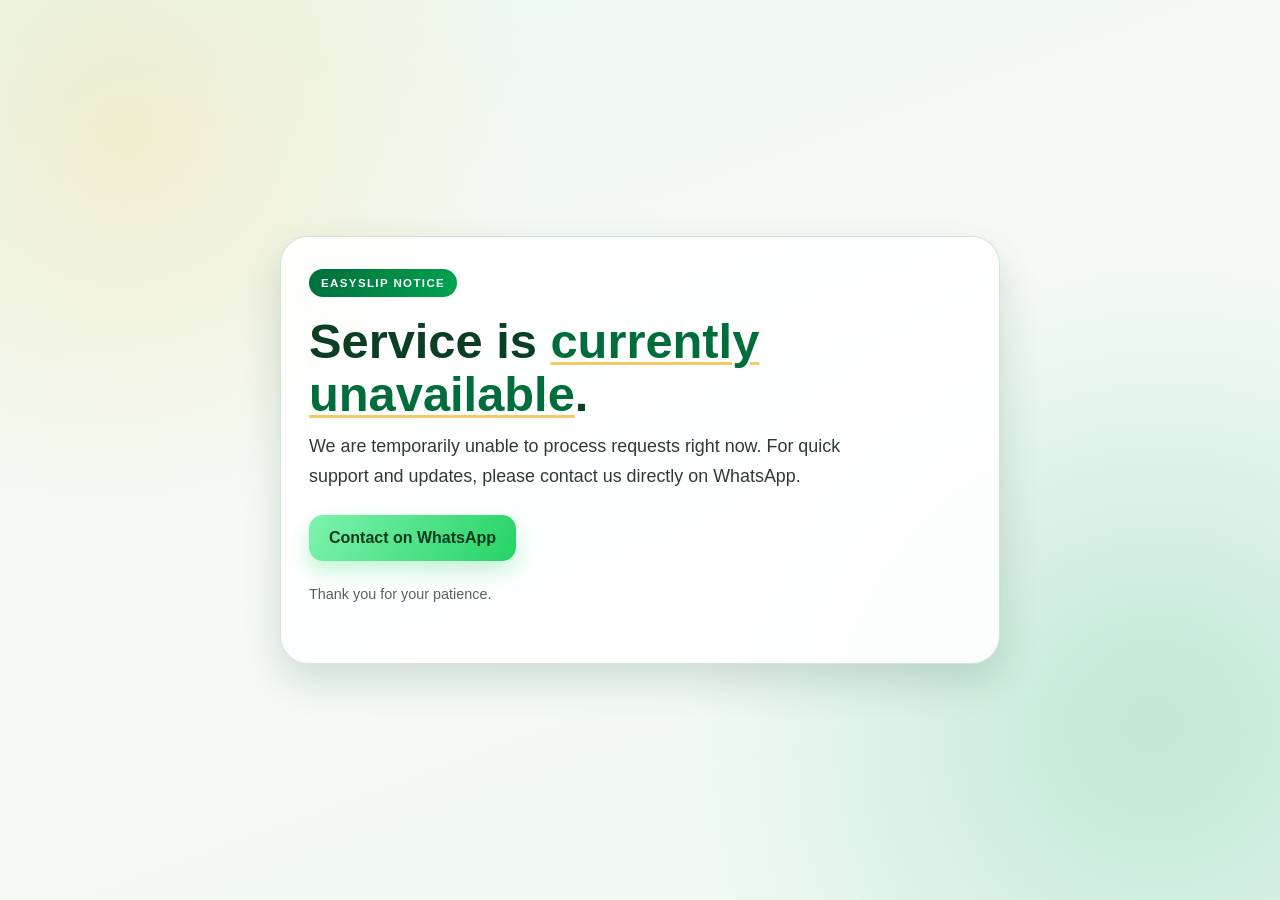
==== index.html @ 067cfa53 "Add index.html for service unavailability notice" ====
<!DOCTYPE html>
<html lang="en">
<head>
    <meta charset="UTF-8" />
    <meta name="viewport" content="width=device-width, initial-scale=1.0" />
    <title>Currently Unavailable | EasySlip</title>
    <style>
        :root {
            --brand-green: #006D3B;
            --brand-green-light: #00A550;
            --brand-gold: #f4c95d;
            --ink: #112018;
            --surface: #f7fbf8;
            --whatsapp: #25D366;
            --white: #ffffff;
        }

        * {
            box-sizing: border-box;
            margin: 0;
            padding: 0;
        }

        body {
            min-height: 100vh;
            font-family: "Segoe UI", "Trebuchet MS", sans-serif;
            color: var(--ink);
            background:
                radial-gradient(circle at 10% 15%, rgba(244, 201, 93, 0.22), transparent 30%),
                radial-gradient(circle at 90% 80%, rgba(0, 165, 80, 0.2), transparent 35%),
                linear-gradient(160deg, #eaf8ee 0%, #f7fbf8 45%, #eef9f2 100%);
            display: grid;
            place-items: center;
            padding: 24px;
            overflow-x: hidden;
        }

        .card {
            width: min(720px, 100%);
            background: rgba(255, 255, 255, 0.9);
            backdrop-filter: blur(4px);
            border: 1px solid rgba(0, 109, 59, 0.18);
            border-radius: 28px;
            padding: 32px 28px;
            box-shadow: 0 16px 40px rgba(0, 60, 32, 0.16);
            position: relative;
            animation: riseIn 700ms ease both;
        }

        .badge {
            display: inline-block;
            background: linear-gradient(120deg, var(--brand-green), var(--brand-green-light));
            color: var(--white);
            font-weight: 700;
            letter-spacing: 0.12em;
            text-transform: uppercase;
            font-size: 0.72rem;
            padding: 8px 12px;
            border-radius: 999px;
            margin-bottom: 18px;
        }

        h1 {
            font-size: clamp(1.9rem, 4.6vw, 3.05rem);
            line-height: 1.08;
            margin-bottom: 12px;
            color: #0b3f24;
        }

        .accent {
            color: var(--brand-green);
            text-decoration: underline;
            text-decoration-thickness: 3px;
            text-decoration-color: rgba(244, 201, 93, 0.95);
            text-underline-offset: 4px;
        }

        p {
            font-size: clamp(1rem, 2.4vw, 1.12rem);
            line-height: 1.65;
            max-width: 58ch;
            color: rgba(17, 32, 24, 0.88);
            margin-bottom: 24px;
        }

        .cta-wrap {
            display: flex;
            flex-wrap: wrap;
            gap: 12px;
            align-items: center;
        }

        .whatsapp-btn {
            display: inline-flex;
            align-items: center;
            justify-content: center;
            gap: 10px;
            padding: 14px 20px;
            border-radius: 14px;
            text-decoration: none;
            color: #083a1f;
            font-weight: 800;
            font-size: 1rem;
            background: linear-gradient(120deg, #7ef3ae, var(--whatsapp));
            box-shadow: 0 10px 22px rgba(37, 211, 102, 0.28);
            transition: transform 180ms ease, box-shadow 180ms ease;
        }

        .whatsapp-btn:hover {
            transform: translateY(-2px);
            box-shadow: 0 14px 26px rgba(37, 211, 102, 0.35);
        }

        .whatsapp-btn:active {
            transform: translateY(0);
        }

        .number {
            display: inline-flex;
            font-weight: 700;
            color: #174f30;
            background: rgba(0, 109, 59, 0.08);
            border: 1px solid rgba(0, 109, 59, 0.16);
            border-radius: 12px;
            padding: 12px 14px;
        }

        .footer-note {
            margin-top: 22px;
            font-size: 0.9rem;
            color: rgba(17, 32, 24, 0.7);
        }

        @keyframes riseIn {
            from {
                opacity: 0;
                transform: translateY(16px) scale(0.98);
            }
            to {
                opacity: 1;
                transform: translateY(0) scale(1);
            }
        }

        @media (max-width: 560px) {
            .card {
                padding: 24px 20px;
                border-radius: 22px;
            }

            .whatsapp-btn,
            .number {
                width: 100%;
                justify-content: center;
            }
        }
    </style>
</head>
<body>
    <main class="card" role="main" aria-labelledby="title">
        <span class="badge">EasySlip Notice</span>
        <h1 id="title">Service is <span class="accent">currently unavailable</span>.</h1>
        <p>
            We are temporarily unable to process requests right now. For quick support and updates, please contact us directly on WhatsApp.
        </p>

        <div class="cta-wrap">
            <a
                class="whatsapp-btn"
                href="https://wa.me/447435111412?text=Hi%20EasySlip%2C%20I%20need%20help%20with%20the%20service."
                target="_blank"
                rel="noopener noreferrer"
                aria-label="Contact EasySlip on WhatsApp"
            >
                Contact on WhatsApp
            </a>
        </div>

        <p class="footer-note">Thank you for your patience.</p>
    </main>

    <script type="text/javascript">
        var Tawk_API = Tawk_API || {}, Tawk_LoadStart = new Date();
        Tawk_API.onLoad = function () {
            Tawk_API.minimize();
        };
        (function () {
            var s1 = document.createElement("script"), s0 = document.getElementsByTagName("script")[0];
            s1.async = true;
            s1.src = "https://embed.tawk.to/6915d6142af5c119557c9226/1j9ukognh";
            s1.charset = "UTF-8";
            s1.setAttribute("crossorigin", "*");
            s0.parentNode.insertBefore(s1, s0);
        })();
    </script>
</body>
</html>
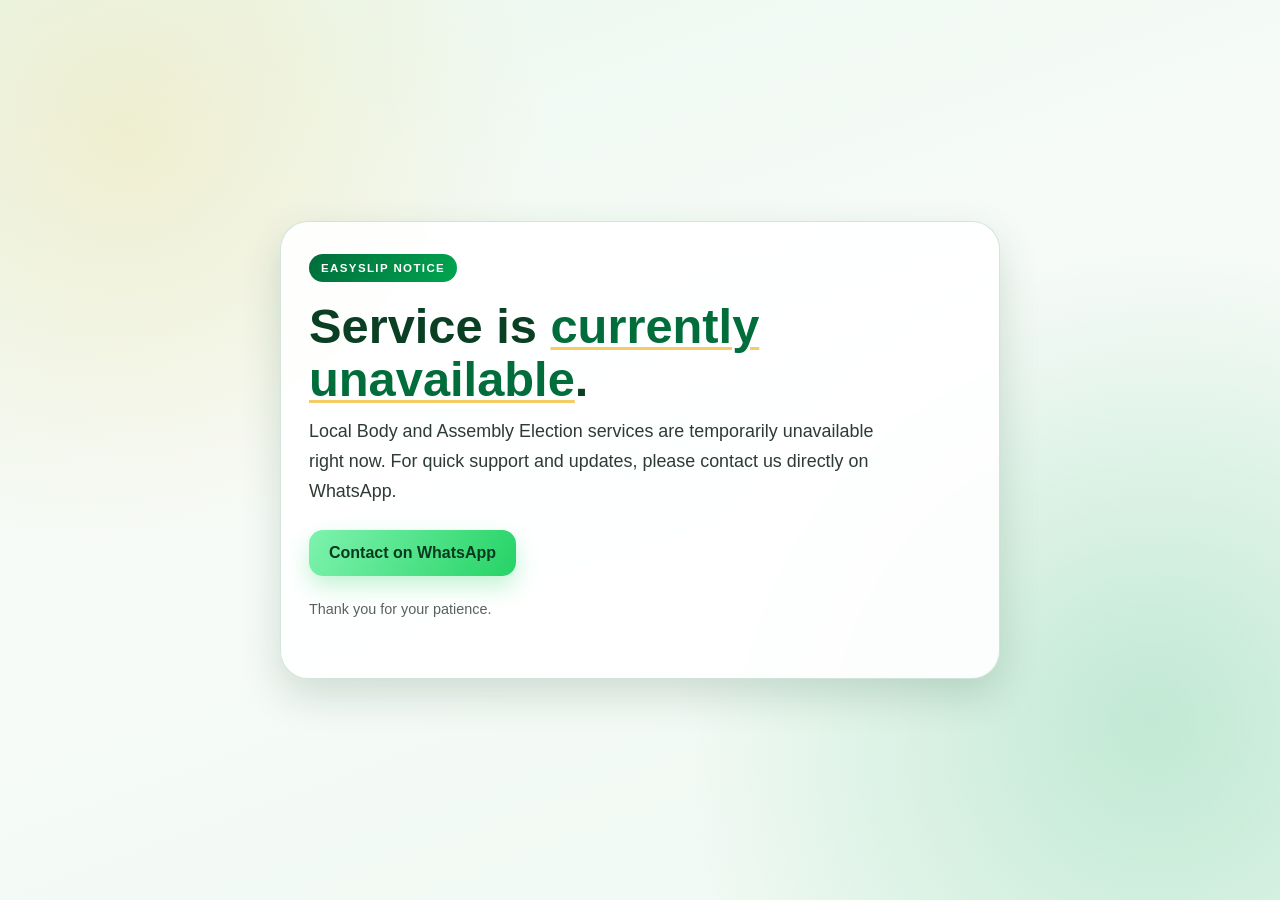
==== commit 7a2da22a: "Revise title and meta tags for election service Updated the title and meta tags for SEO optimization" ====
--- a/index.html
+++ b/index.html
@@ -3,7 +3,100 @@
 <head>
     <meta charset="UTF-8" />
     <meta name="viewport" content="width=device-width, initial-scale=1.0" />
-    <title>Currently Unavailable | EasySlip</title>
+
+        <!-- Primary Meta Tags -->
+        <title>Kerala Local Body and Assembly Election Voter Slip Generator | EasySlip - Professional Election Slips for All 14 Districts | Thiruvananthapuram to Kasaragod</title>
+        <meta name="title" content="Kerala Local Body and Assembly Election Voter Slip Generator | EasySlip - Professional Election Slips for All 14 Districts" />
+        <meta name="description" content="Generate professional voter slips for Kerala elections. Covering all 14 districts: Thiruvananthapuram, Kollam, Pathanamthitta, Alappuzha, Kottayam, Idukki, Ernakulam, Thrissur, Palakkad, Malappuram, Kozhikode, Wayanad, Kannur, Kasaragod. Local Body Elections, Assembly Elections, LSG Polls, Panchayat Elections, Municipality Elections, Corporation Elections. Traditional Malayalam design. ₹0.50/voter. Instant PDF download." />
+        <meta name="keywords" content="Kerala voter slip, election slip generator, Kerala elections, voter list Kerala, election slip printing, LSG elections Kerala, local body elections, panchayat elections, municipality elections, corporation elections, assembly elections Kerala, Thiruvananthapuram voter slip, Kollam election slip, Pathanamthitta voter list, Alappuzha election, Kottayam voter slip, Idukki election, Ernakulam voter list, Thrissur election slip, Palakkad voter slip, Malappuram election, Kozhikode voter list, Wayanad election slip, Kannur voter slip, Kasaragod election, Kerala SEC, State Election Commission Kerala, voter ID slip, polling booth slip, ward slip, booth slip maker, election campaign material, political campaign Kerala, election printing Kerala, digital voter slip, online voter slip generator, Malayalam voter slip, കേരള വോട്ടർ സ്ലിപ്പ്, തെരഞ്ഞെടുപ്പ് സ്ലിപ്പ്, സ്ഥാനാർത്ഥി സ്ലിപ്പ്, ബൂത്ത് സ്ലിപ്പ്, വാർഡ് സ്ലിപ്പ്, പഞ്ചായത്ത് തെരഞ്ഞെടുപ്പ്, മുനിസിപ്പൽ തെരഞ്ഞെടുപ്പ്, കോർപ്പറേഷൻ തെരഞ്ഞെടുപ്പ്, നിയമസഭാ തെരഞ്ഞെടുപ്പ്, BJP Kerala, Congress Kerala, CPM Kerala, election symbol slip, political party slip, candidate slip, booth agent slip, polling agent material, election day material, voter awareness Kerala, Kerala political campaign, election management Kerala, digital campaign Kerala, affordable voter slip, cheap election printing, instant voter slip, fast election slip, easy slip Kerala, voter slip online, election slip PDF, print voter slip, custom voter slip, personalized election slip, bulk voter slip, ward wise voter list, booth wise voter list, polling station slip, election booth material" />
+        <meta name="author" content="EasySlip - Kerala Local Body and Assembly Election Voter Slip Generator" />
+        <meta name="robots" content="index, follow, max-image-preview:large, max-snippet:-1, max-video-preview:-1" />
+        <link rel="canonical" href="https://easyslip.in/index.html" />
+
+        <!-- Favicon -->
+        <link rel="apple-touch-icon" sizes="180x180" href="/favicon/apple-touch-icon.png" />
+        <link rel="icon" type="image/png" sizes="32x32" href="/favicon/favicon-32x32.png" />
+        <link rel="icon" type="image/png" sizes="16x16" href="/favicon/favicon-16x16.png" />
+        <link rel="manifest" href="/favicon/site.webmanifest" />
+
+        <!-- Open Graph / Facebook -->
+        <meta property="fb:app_id" content="YOUR_FACEBOOK_APP_ID" />
+        <meta property="og:type" content="website" />
+        <meta property="og:url" content="https://easyslip.in/index.html" />
+        <meta property="og:title" content="Kerala Local Body and Assembly Election Voter Slip Generator | EasySlip - Professional Election Slips for All 14 Districts" />
+        <meta property="og:description" content="Generate professional voter slips for Kerala elections. All 14 districts covered. LSG, Panchayat, Municipality, Corporation, Assembly elections. Traditional Malayalam design. ₹0.50/voter. Instant PDF download." />
+        <meta property="og:image" content="https://easyslip.in/favicon/og.jpeg" />
+        <meta property="og:image:width" content="512" />
+        <meta property="og:image:height" content="512" />
+        <meta property="og:image:type" content="image/png" />
+        <meta property="og:site_name" content="EasySlip" />
+        <meta property="og:locale" content="en_IN" />
+        <meta property="og:locale:alternate" content="ml_IN" />
+
+        <!-- Twitter -->
+        <meta property="twitter:card" content="summary_large_image" />
+        <meta property="twitter:url" content="https://easyslip.in/index.html" />
+        <meta property="twitter:title" content="Kerala Local Body and Assembly Election Voter Slip Generator | EasySlip - All 14 Districts" />
+        <meta property="twitter:description" content="Professional voter slips for Kerala elections. All districts covered. LSG, Panchayat, Municipality, Corporation elections. ₹0.50/voter." />
+        <meta property="twitter:image" content="https://easyslip.in/favicon/android-chrome-512x512.png" />
+
+        <!-- Schema.org markup for Google -->
+        <script type="application/ld+json">
+        {
+            "@context": "https://schema.org",
+            "@type": "WebApplication",
+            "name": "EasySlip - Kerala Local Body and Assembly Election Voter Slip Generator",
+            "url": "https://easyslip.in",
+            "logo": "https://easyslip.in/logo.png",
+            "description": "Professional voter slip generator for Kerala elections covering all 14 districts. Instant PDF generation for LSG, Panchayat, Municipality, Corporation, and Assembly elections.",
+            "applicationCategory": "BusinessApplication",
+            "operatingSystem": "Web",
+            "offers": {
+                "@type": "Offer",
+                "price": "0.50",
+                "priceCurrency": "INR",
+                "description": "Per voter slip generation"
+            },
+            "areaServed": {
+                "@type": "State",
+                "name": "Kerala",
+                "containsPlace": [
+                    {"@type": "City", "name": "Thiruvananthapuram"},
+                    {"@type": "City", "name": "Kollam"},
+                    {"@type": "City", "name": "Pathanamthitta"},
+                    {"@type": "City", "name": "Alappuzha"},
+                    {"@type": "City", "name": "Kottayam"},
+                    {"@type": "City", "name": "Idukki"},
+                    {"@type": "City", "name": "Ernakulam"},
+                    {"@type": "City", "name": "Thrissur"},
+                    {"@type": "City", "name": "Palakkad"},
+                    {"@type": "City", "name": "Malappuram"},
+                    {"@type": "City", "name": "Kozhikode"},
+                    {"@type": "City", "name": "Wayanad"},
+                    {"@type": "City", "name": "Kannur"},
+                    {"@type": "City", "name": "Kasaragod"}
+                ]
+            },
+            "aggregateRating": {
+                "@type": "AggregateRating",
+                "ratingValue": "4.8",
+                "reviewCount": "500"
+            }
+        }
+        </script>
+
+        <!-- Geo Tags -->
+        <meta name="geo.region" content="IN-KL" />
+        <meta name="geo.placename" content="Kerala" />
+        <meta name="geo.position" content="10.8505;76.2711" />
+        <meta name="ICBM" content="10.8505, 76.2711" />
+
+        <!-- Language -->
+        <meta http-equiv="content-language" content="en-IN, ml-IN" />
+
+        <!-- Bing Webmaster Verification -->
+        <meta name="msvalidate.01" content="YOUR_BING_VERIFICATION_CODE" />
+
     <style>
         :root {
             --brand-green: #006D3B;
@@ -161,7 +254,8 @@
         <span class="badge">EasySlip Notice</span>
         <h1 id="title">Service is <span class="accent">currently unavailable</span>.</h1>
         <p>
-            We are temporarily unable to process requests right now. For quick support and updates, please contact us directly on WhatsApp.
+            Local Body and Assembly Election services are temporarily unavailable right now.
+            For quick support and updates, please contact us directly on WhatsApp.
         </p>
 
         <div class="cta-wrap">
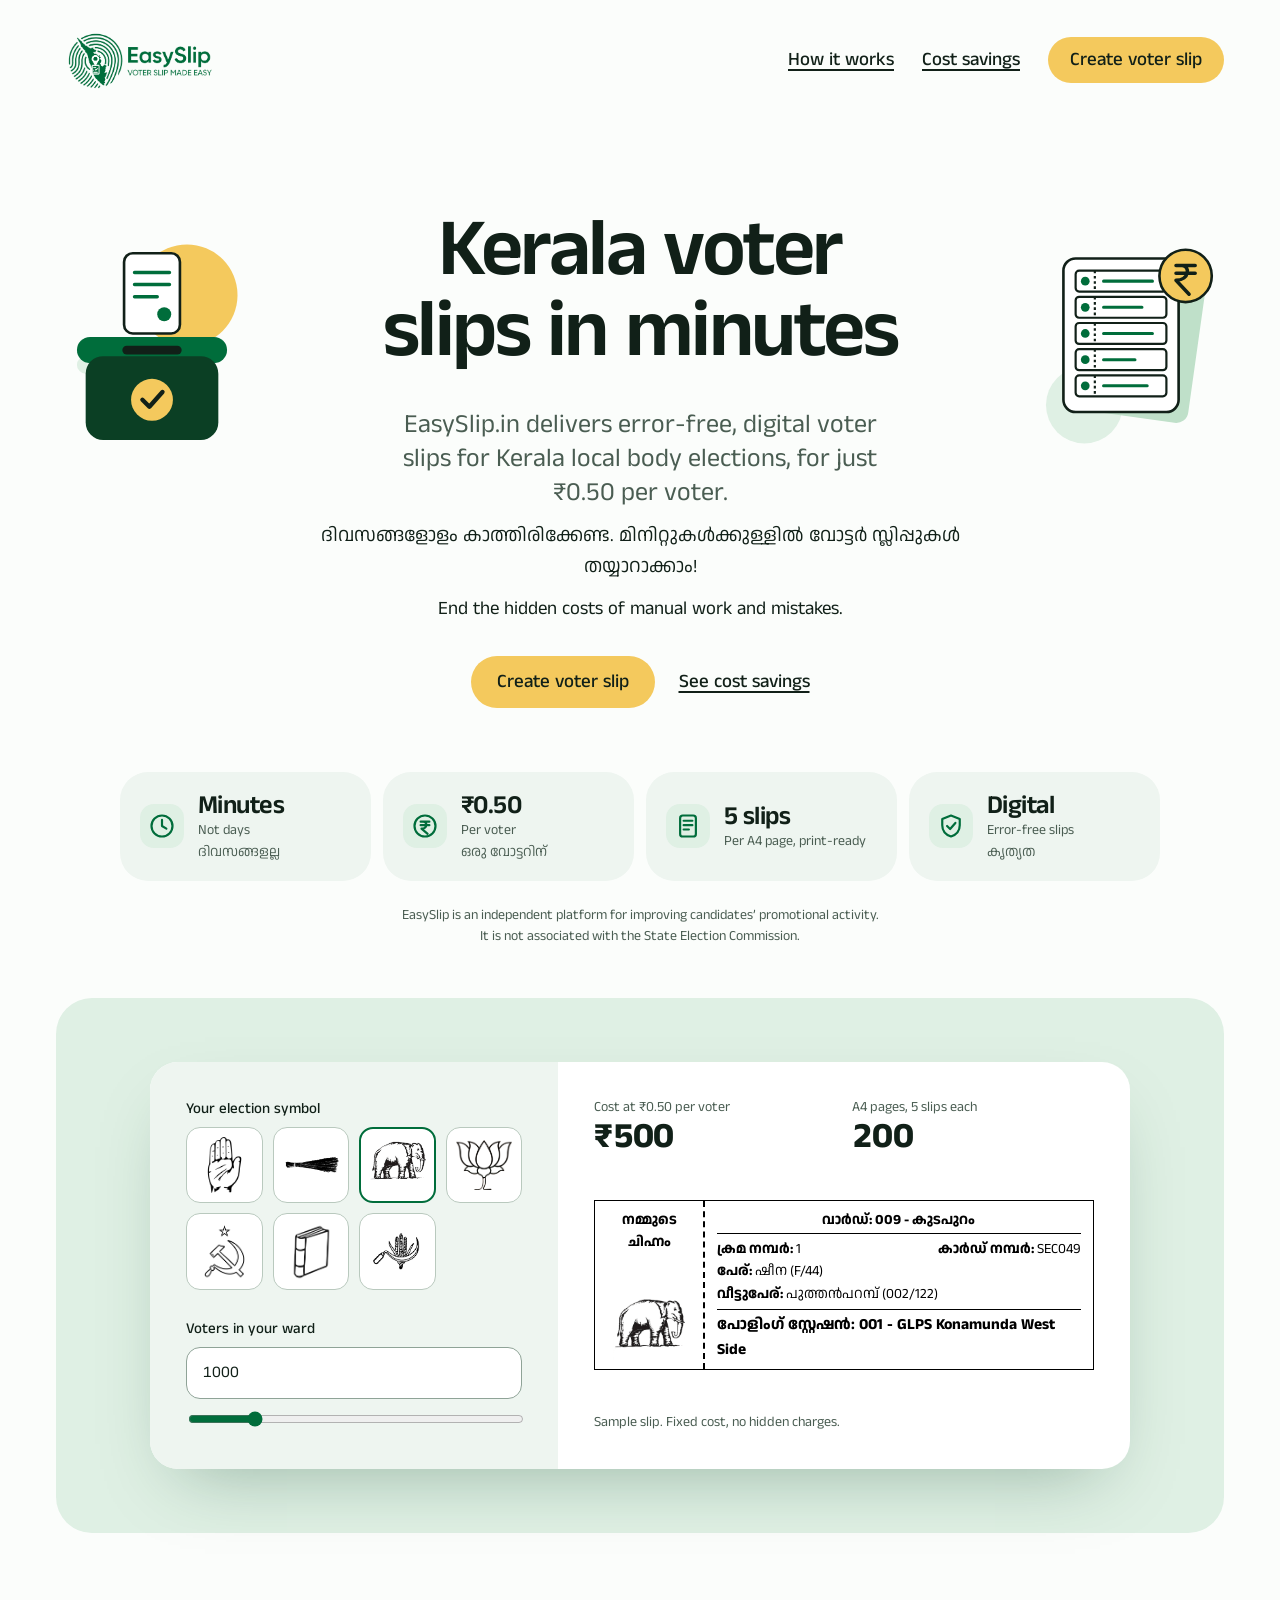
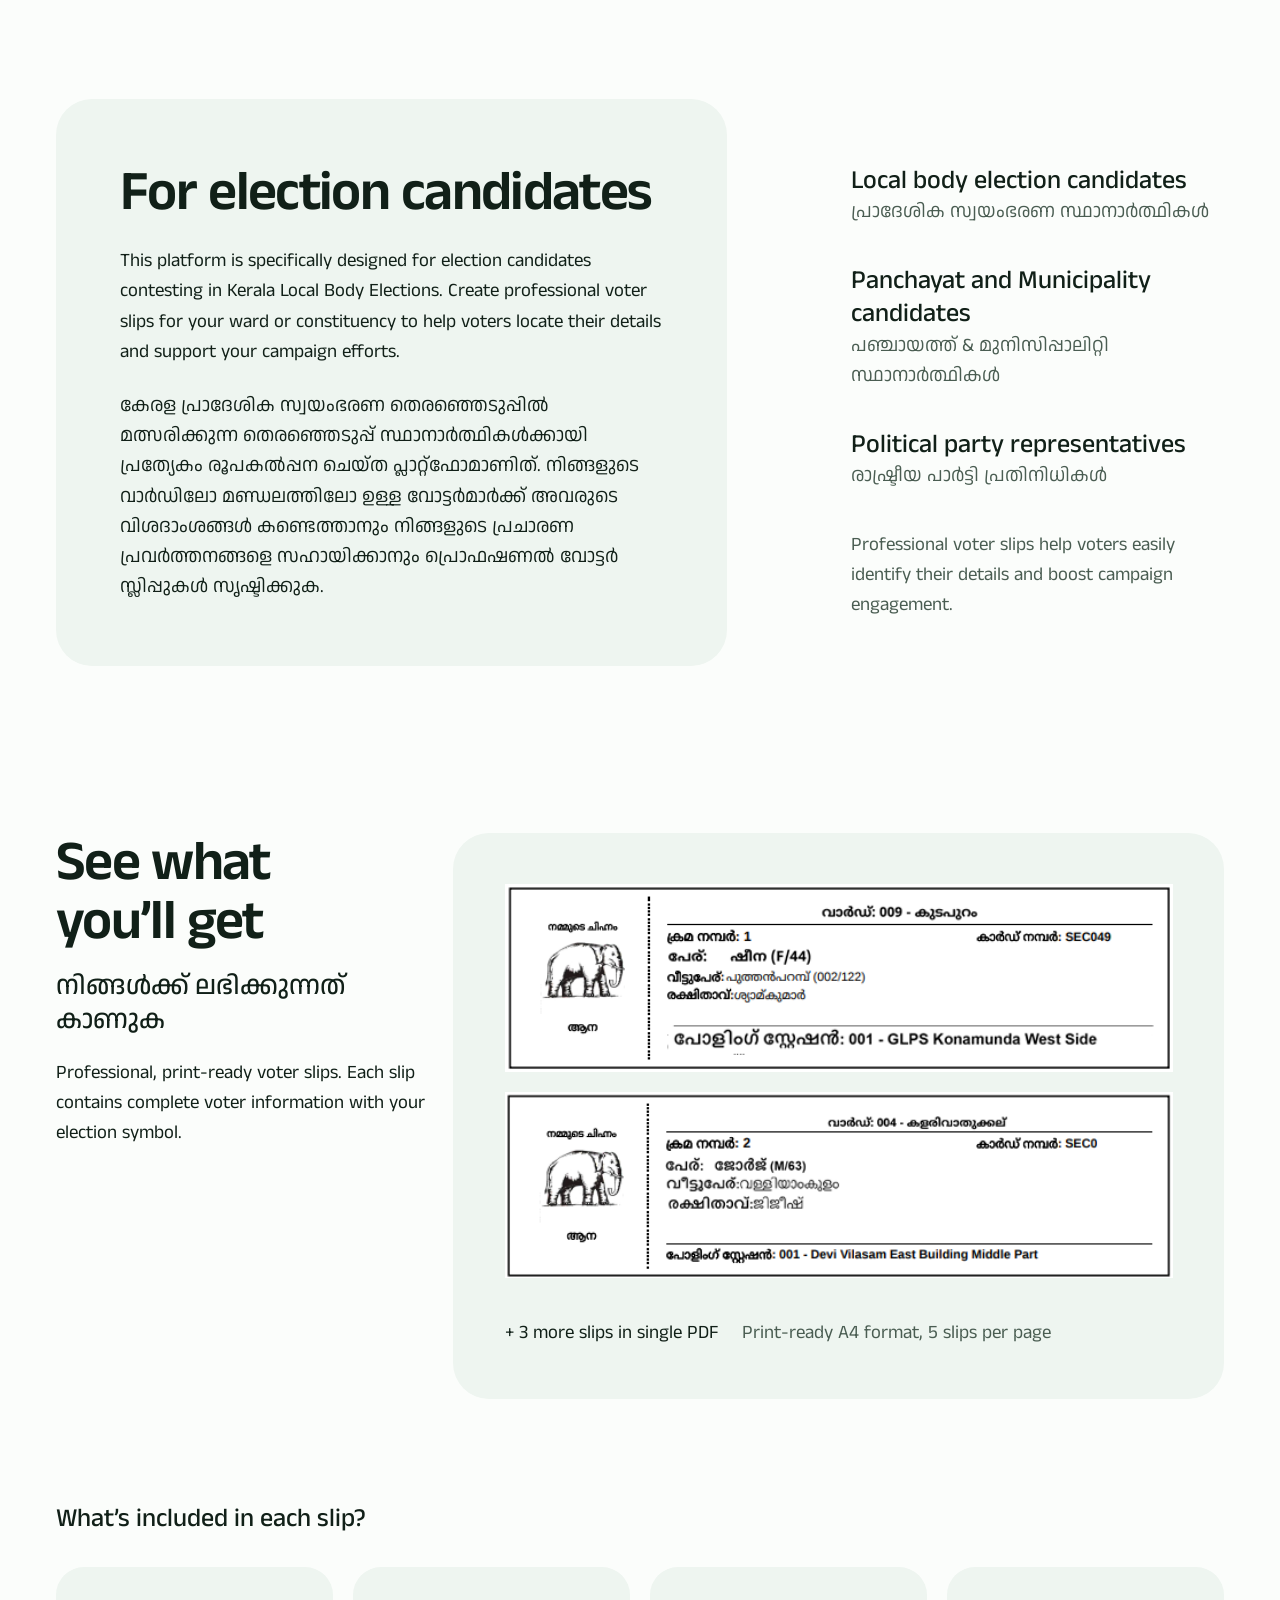
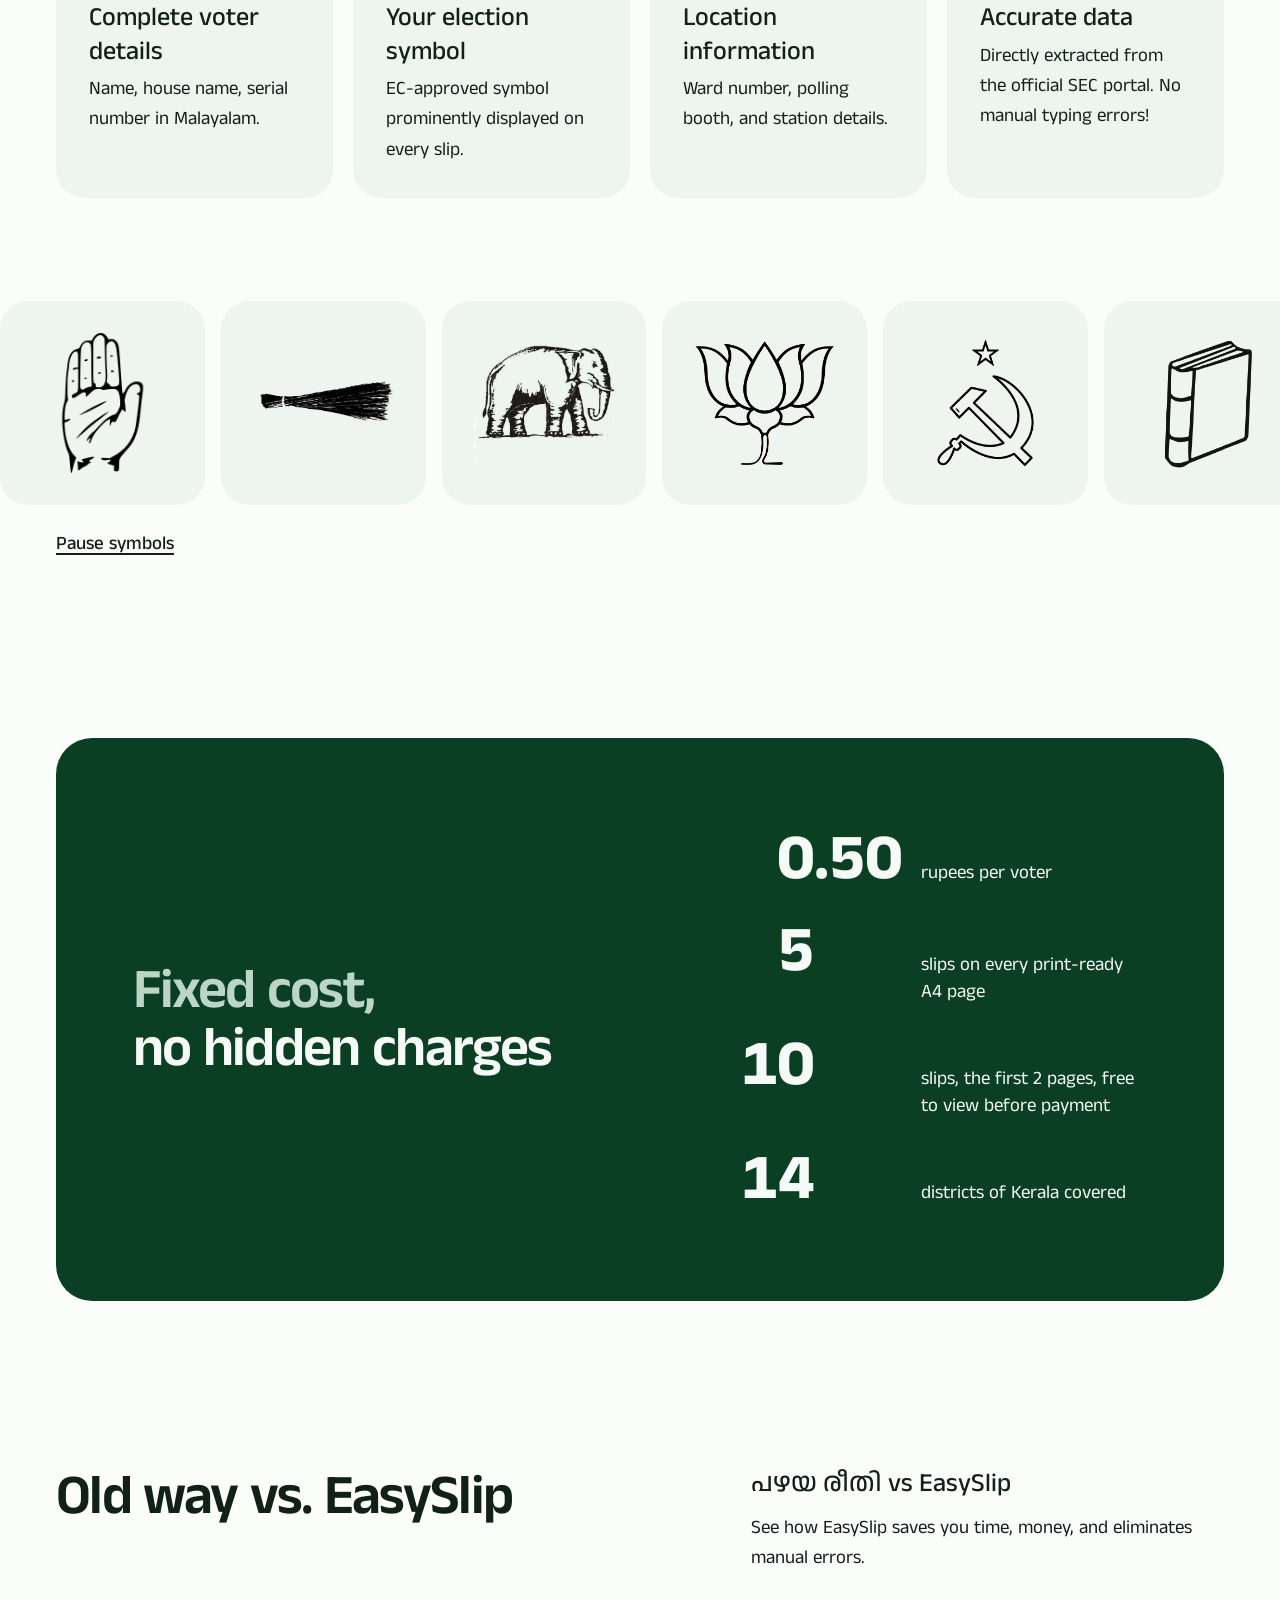
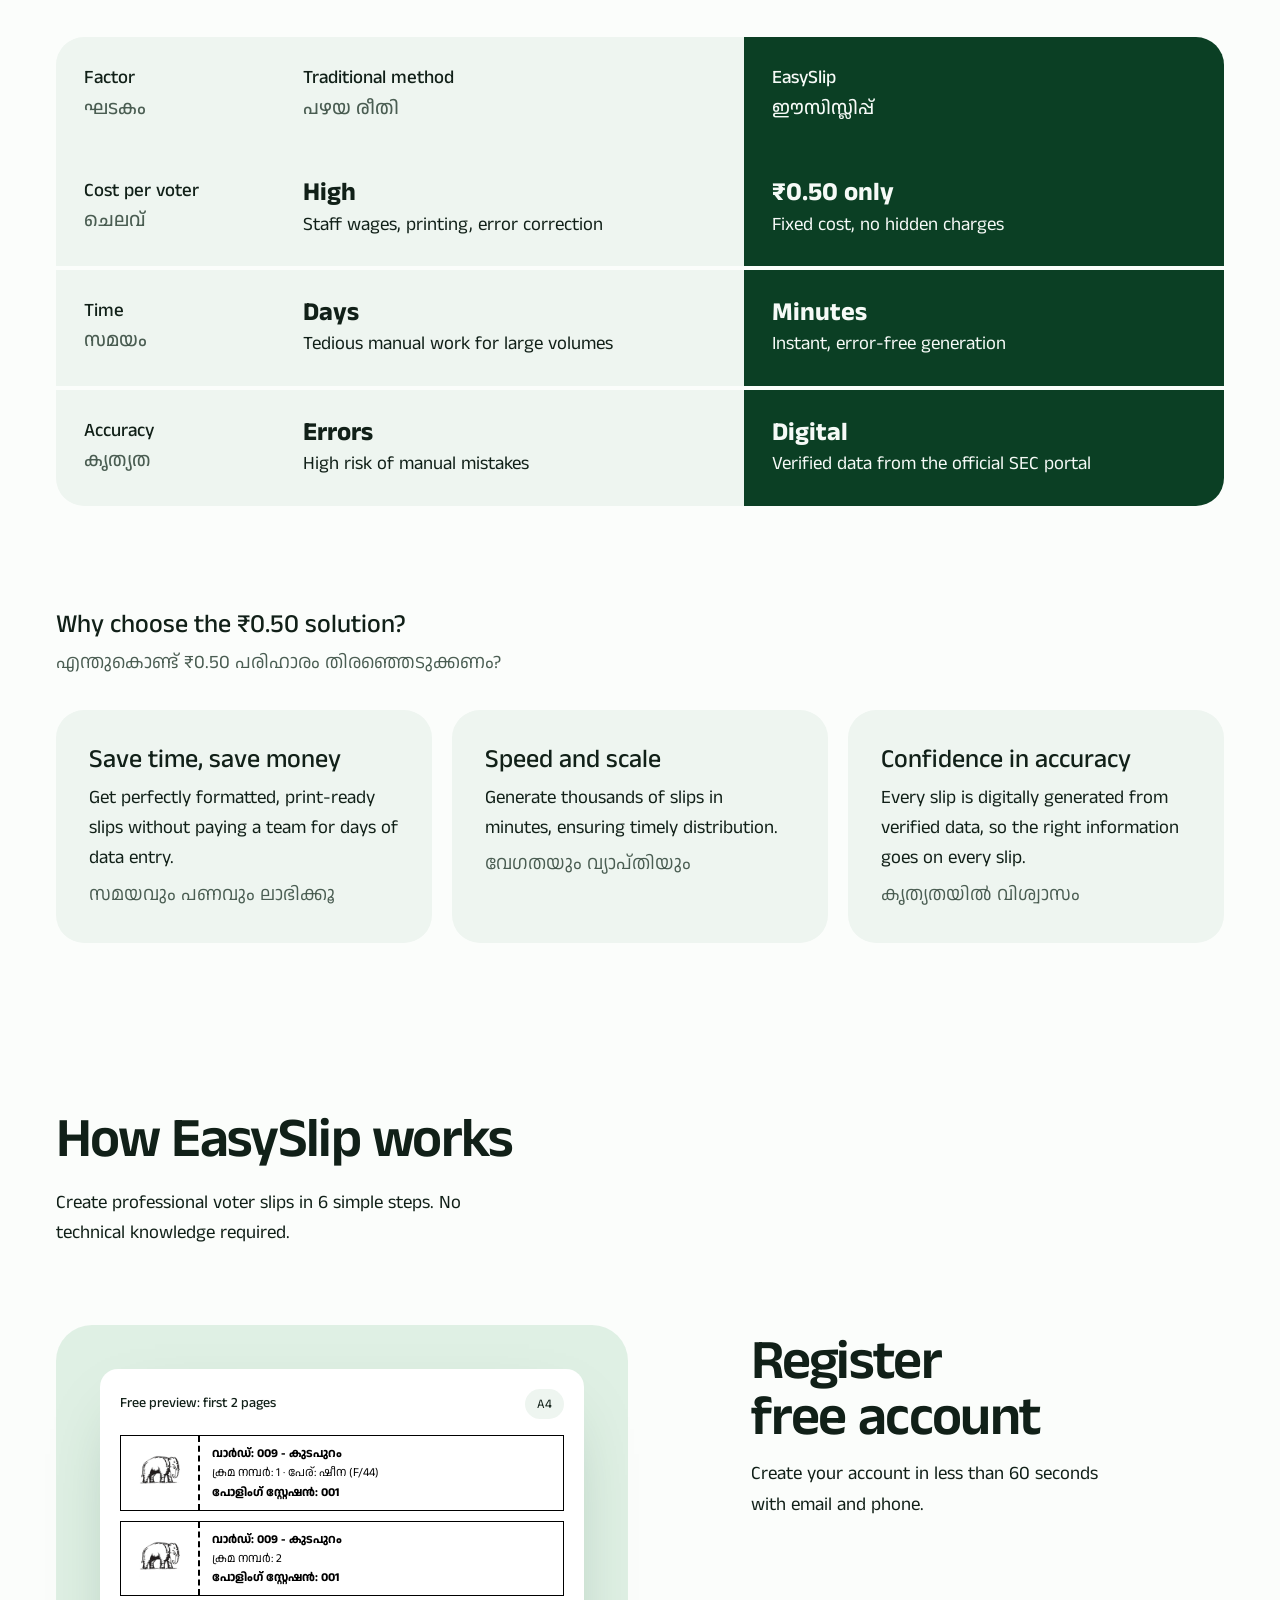
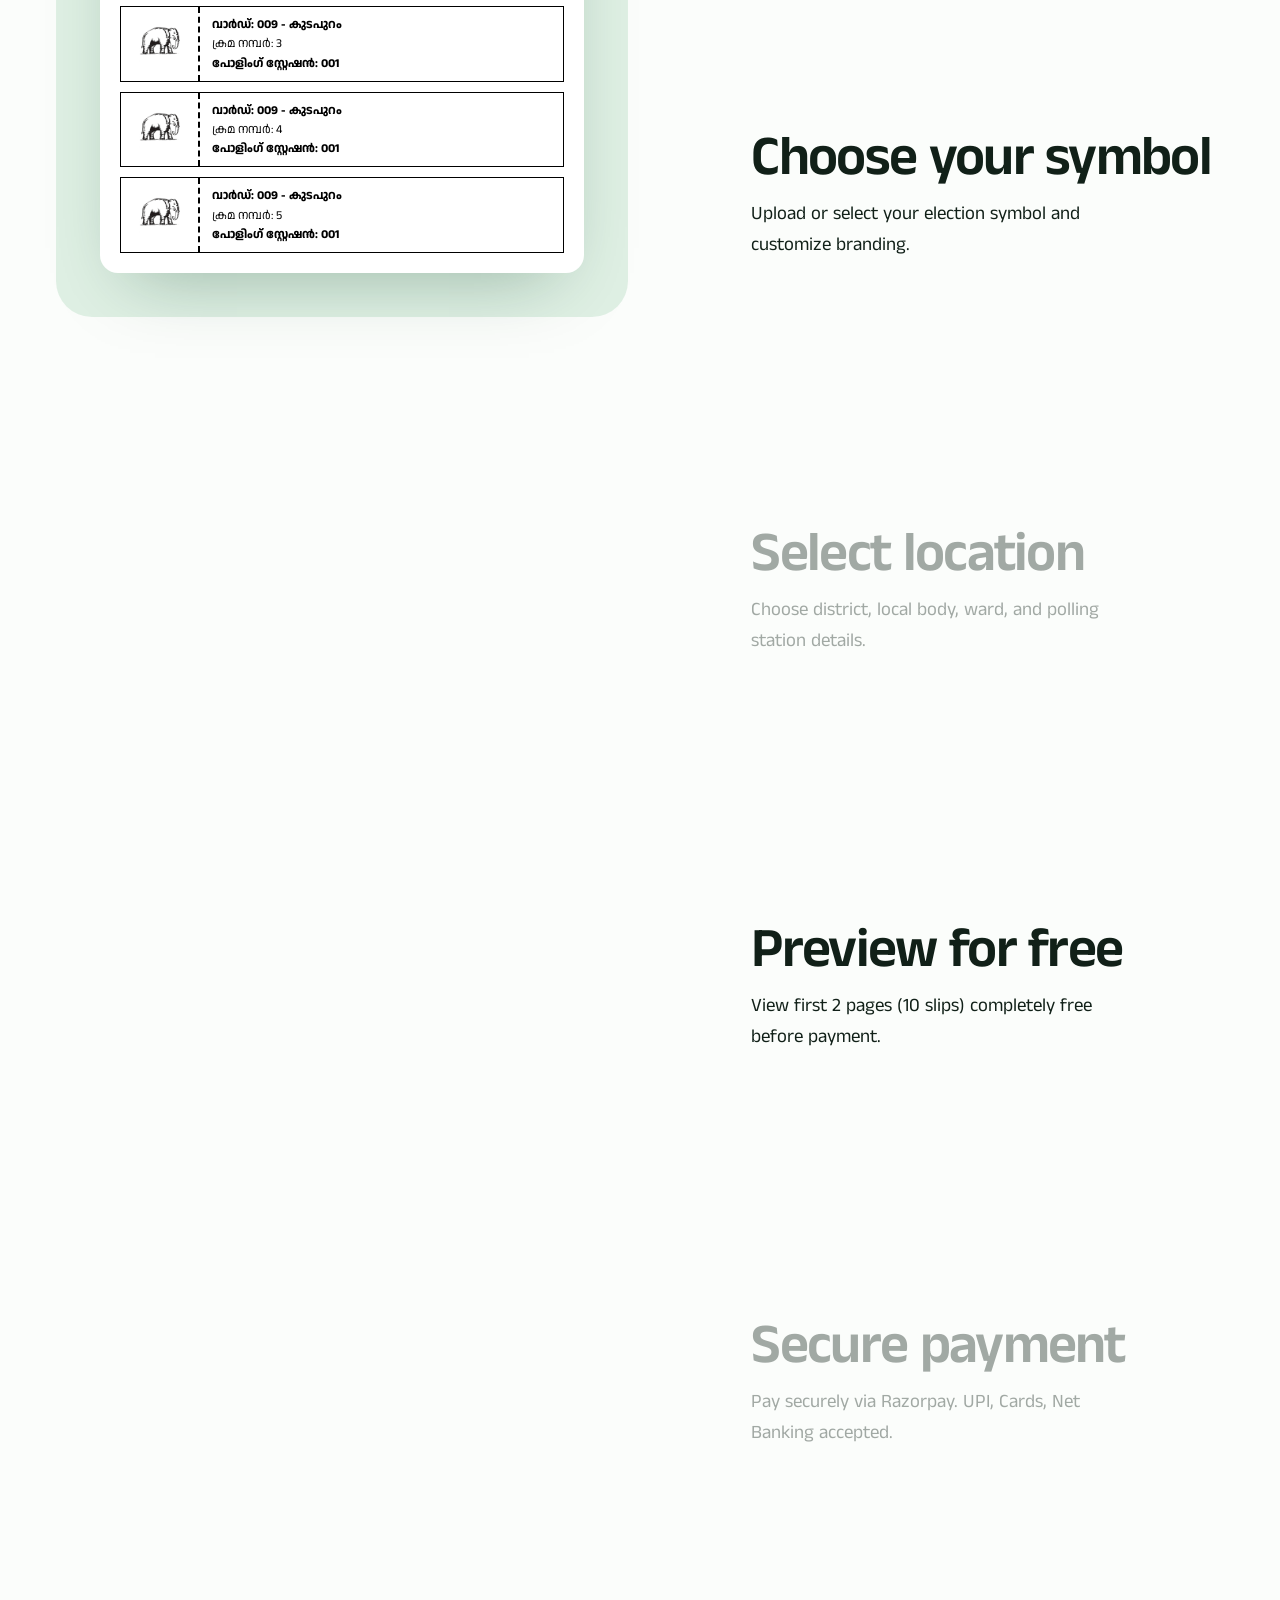
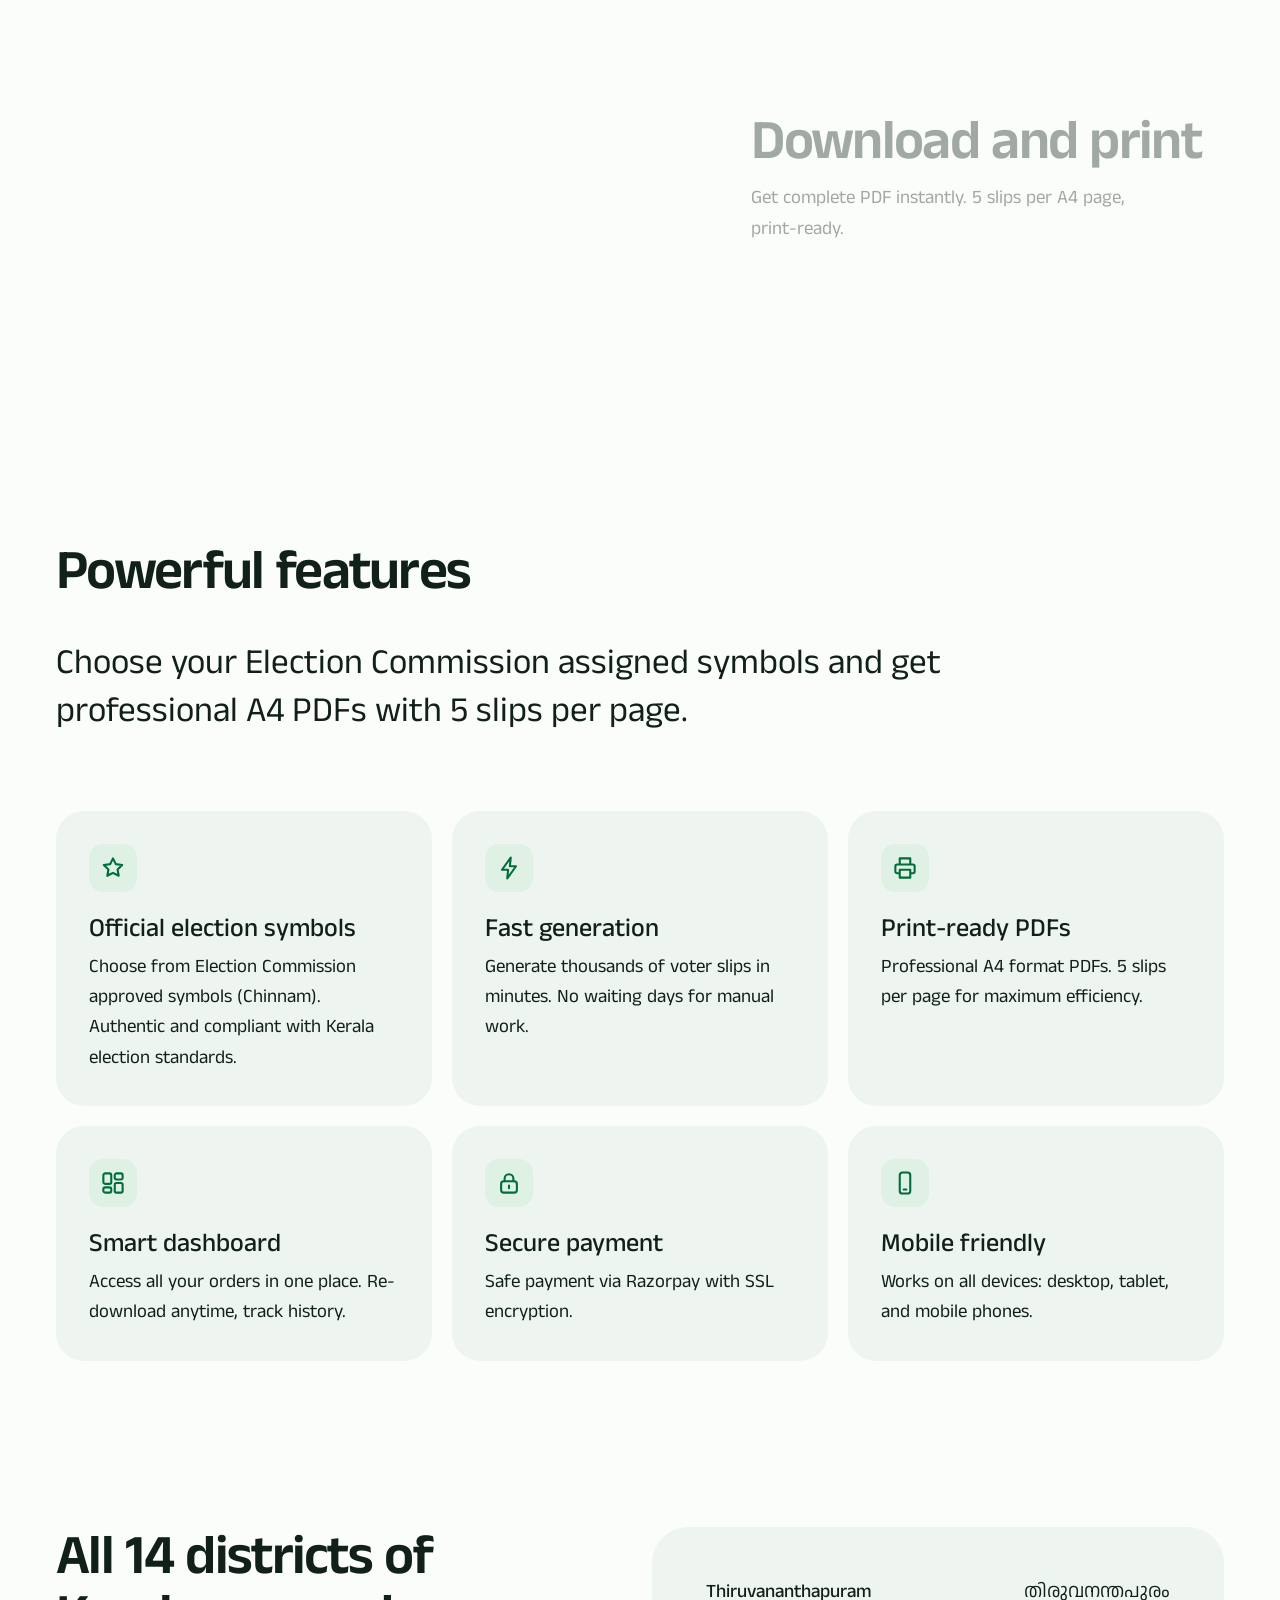
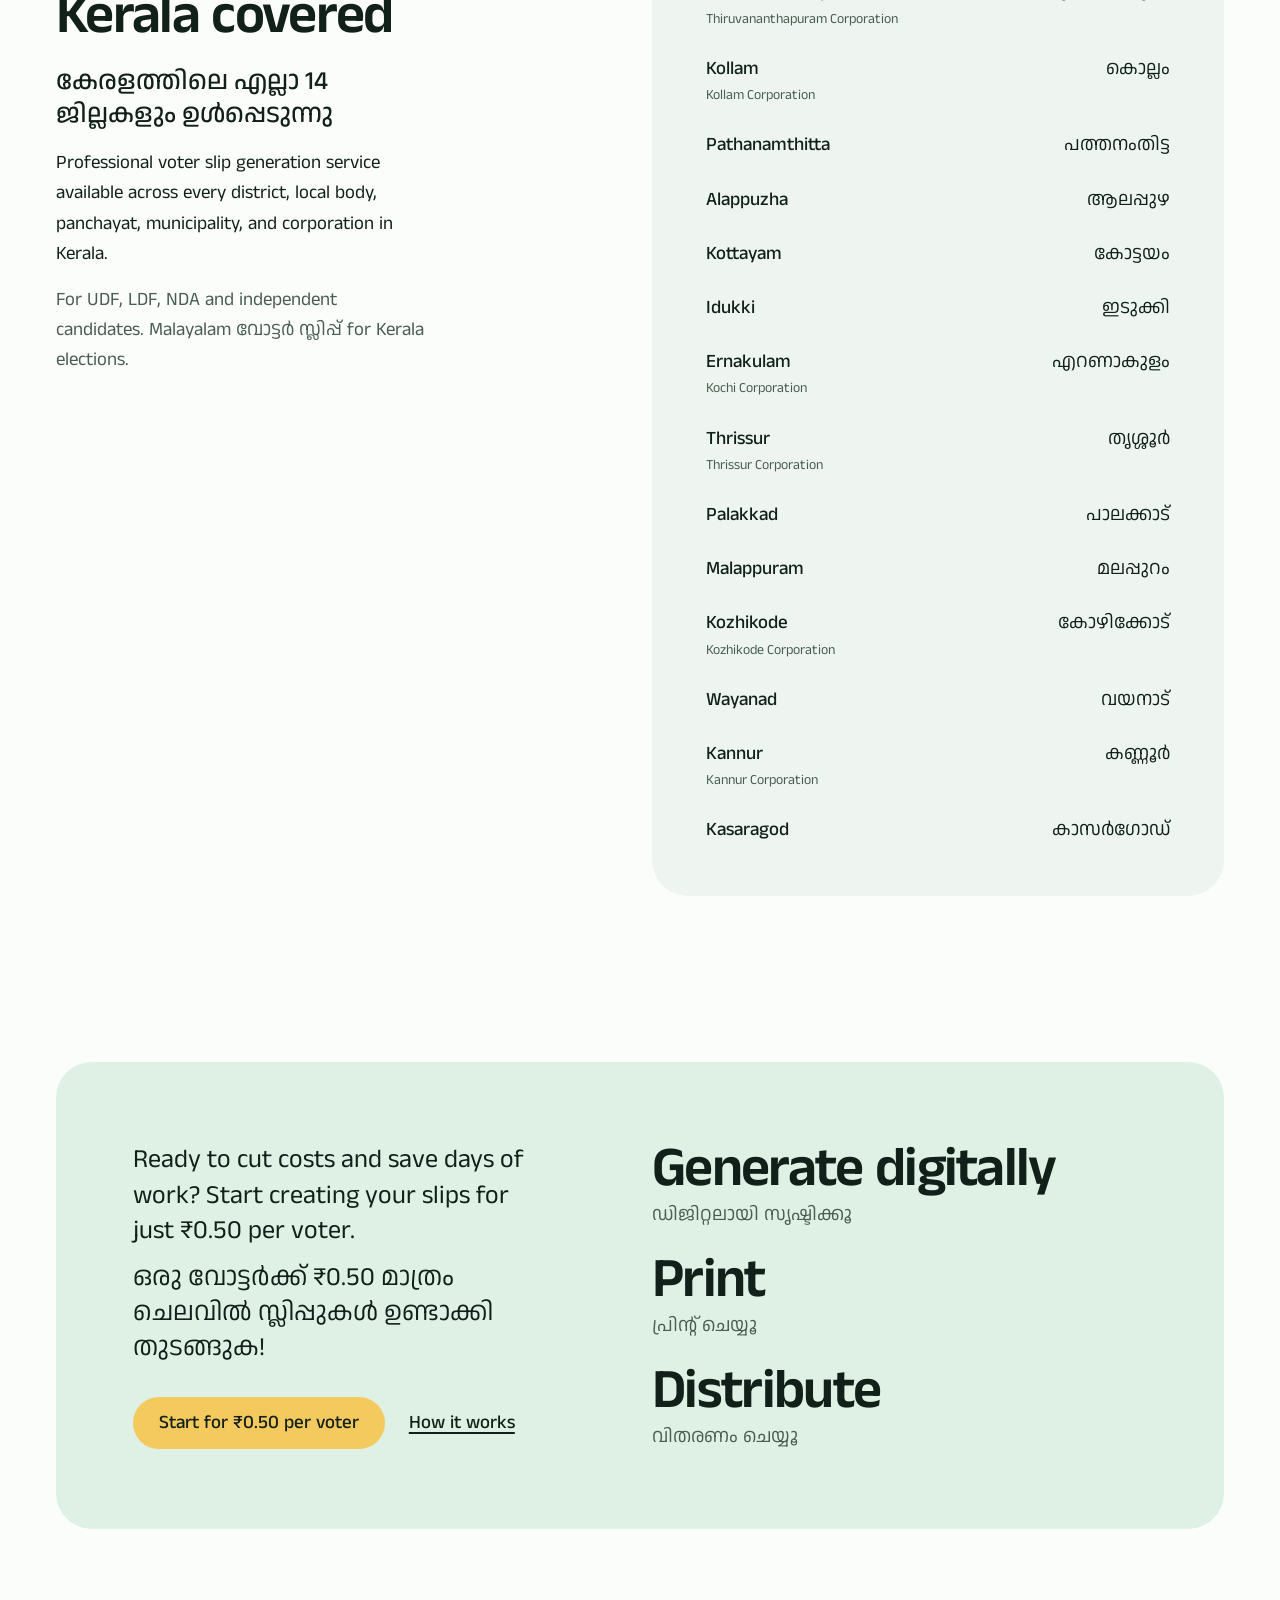
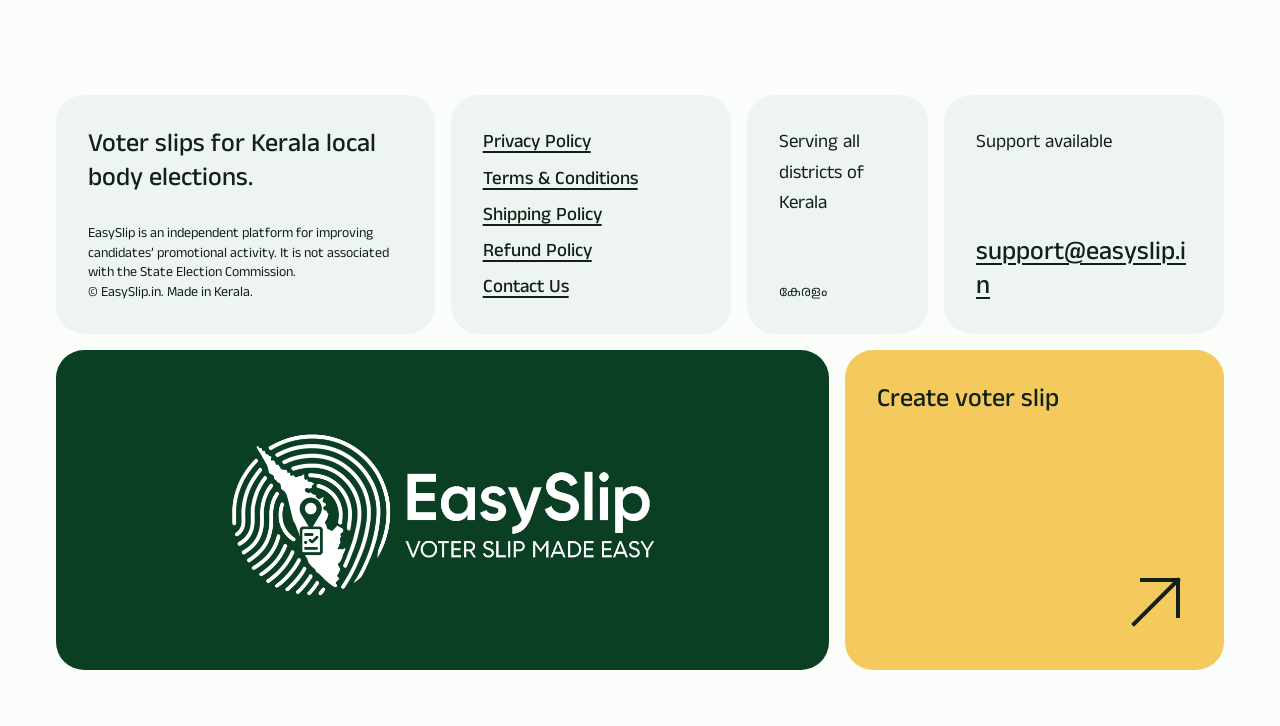
==== commit fafdb5e1: "Replace notice with local body election site Add the EasySlip home page for Kerala local body electi" ====
--- a/index.html
+++ b/index.html
@@ -3,289 +3,1004 @@
 <head>
     <meta charset="UTF-8" />
     <meta name="viewport" content="width=device-width, initial-scale=1.0" />
-
-        <!-- Primary Meta Tags -->
-        <title>Kerala Local Body and Assembly Election Voter Slip Generator | EasySlip - Professional Election Slips for All 14 Districts | Thiruvananthapuram to Kasaragod</title>
-        <meta name="title" content="Kerala Local Body and Assembly Election Voter Slip Generator | EasySlip - Professional Election Slips for All 14 Districts" />
-        <meta name="description" content="Generate professional voter slips for Kerala elections. Covering all 14 districts: Thiruvananthapuram, Kollam, Pathanamthitta, Alappuzha, Kottayam, Idukki, Ernakulam, Thrissur, Palakkad, Malappuram, Kozhikode, Wayanad, Kannur, Kasaragod. Local Body Elections, Assembly Elections, LSG Polls, Panchayat Elections, Municipality Elections, Corporation Elections. Traditional Malayalam design. ₹0.50/voter. Instant PDF download." />
-        <meta name="keywords" content="Kerala voter slip, election slip generator, Kerala elections, voter list Kerala, election slip printing, LSG elections Kerala, local body elections, panchayat elections, municipality elections, corporation elections, assembly elections Kerala, Thiruvananthapuram voter slip, Kollam election slip, Pathanamthitta voter list, Alappuzha election, Kottayam voter slip, Idukki election, Ernakulam voter list, Thrissur election slip, Palakkad voter slip, Malappuram election, Kozhikode voter list, Wayanad election slip, Kannur voter slip, Kasaragod election, Kerala SEC, State Election Commission Kerala, voter ID slip, polling booth slip, ward slip, booth slip maker, election campaign material, political campaign Kerala, election printing Kerala, digital voter slip, online voter slip generator, Malayalam voter slip, കേരള വോട്ടർ സ്ലിപ്പ്, തെരഞ്ഞെടുപ്പ് സ്ലിപ്പ്, സ്ഥാനാർത്ഥി സ്ലിപ്പ്, ബൂത്ത് സ്ലിപ്പ്, വാർഡ് സ്ലിപ്പ്, പഞ്ചായത്ത് തെരഞ്ഞെടുപ്പ്, മുനിസിപ്പൽ തെരഞ്ഞെടുപ്പ്, കോർപ്പറേഷൻ തെരഞ്ഞെടുപ്പ്, നിയമസഭാ തെരഞ്ഞെടുപ്പ്, BJP Kerala, Congress Kerala, CPM Kerala, election symbol slip, political party slip, candidate slip, booth agent slip, polling agent material, election day material, voter awareness Kerala, Kerala political campaign, election management Kerala, digital campaign Kerala, affordable voter slip, cheap election printing, instant voter slip, fast election slip, easy slip Kerala, voter slip online, election slip PDF, print voter slip, custom voter slip, personalized election slip, bulk voter slip, ward wise voter list, booth wise voter list, polling station slip, election booth material" />
-        <meta name="author" content="EasySlip - Kerala Local Body and Assembly Election Voter Slip Generator" />
-        <meta name="robots" content="index, follow, max-image-preview:large, max-snippet:-1, max-video-preview:-1" />
-        <link rel="canonical" href="https://easyslip.in/index.html" />
-
-        <!-- Favicon -->
-        <link rel="apple-touch-icon" sizes="180x180" href="/favicon/apple-touch-icon.png" />
-        <link rel="icon" type="image/png" sizes="32x32" href="/favicon/favicon-32x32.png" />
-        <link rel="icon" type="image/png" sizes="16x16" href="/favicon/favicon-16x16.png" />
-        <link rel="manifest" href="/favicon/site.webmanifest" />
-
-        <!-- Open Graph / Facebook -->
-        <meta property="fb:app_id" content="YOUR_FACEBOOK_APP_ID" />
-        <meta property="og:type" content="website" />
-        <meta property="og:url" content="https://easyslip.in/index.html" />
-        <meta property="og:title" content="Kerala Local Body and Assembly Election Voter Slip Generator | EasySlip - Professional Election Slips for All 14 Districts" />
-        <meta property="og:description" content="Generate professional voter slips for Kerala elections. All 14 districts covered. LSG, Panchayat, Municipality, Corporation, Assembly elections. Traditional Malayalam design. ₹0.50/voter. Instant PDF download." />
-        <meta property="og:image" content="https://easyslip.in/favicon/og.jpeg" />
-        <meta property="og:image:width" content="512" />
-        <meta property="og:image:height" content="512" />
-        <meta property="og:image:type" content="image/png" />
-        <meta property="og:site_name" content="EasySlip" />
-        <meta property="og:locale" content="en_IN" />
-        <meta property="og:locale:alternate" content="ml_IN" />
-
-        <!-- Twitter -->
-        <meta property="twitter:card" content="summary_large_image" />
-        <meta property="twitter:url" content="https://easyslip.in/index.html" />
-        <meta property="twitter:title" content="Kerala Local Body and Assembly Election Voter Slip Generator | EasySlip - All 14 Districts" />
-        <meta property="twitter:description" content="Professional voter slips for Kerala elections. All districts covered. LSG, Panchayat, Municipality, Corporation elections. ₹0.50/voter." />
-        <meta property="twitter:image" content="https://easyslip.in/favicon/android-chrome-512x512.png" />
-
-        <!-- Schema.org markup for Google -->
-        <script type="application/ld+json">
-        {
-            "@context": "https://schema.org",
-            "@type": "WebApplication",
-            "name": "EasySlip - Kerala Local Body and Assembly Election Voter Slip Generator",
-            "url": "https://easyslip.in",
-            "logo": "https://easyslip.in/logo.png",
-            "description": "Professional voter slip generator for Kerala elections covering all 14 districts. Instant PDF generation for LSG, Panchayat, Municipality, Corporation, and Assembly elections.",
-            "applicationCategory": "BusinessApplication",
-            "operatingSystem": "Web",
-            "offers": {
-                "@type": "Offer",
-                "price": "0.50",
-                "priceCurrency": "INR",
-                "description": "Per voter slip generation"
-            },
-            "areaServed": {
-                "@type": "State",
-                "name": "Kerala",
-                "containsPlace": [
-                    {"@type": "City", "name": "Thiruvananthapuram"},
-                    {"@type": "City", "name": "Kollam"},
-                    {"@type": "City", "name": "Pathanamthitta"},
-                    {"@type": "City", "name": "Alappuzha"},
-                    {"@type": "City", "name": "Kottayam"},
-                    {"@type": "City", "name": "Idukki"},
-                    {"@type": "City", "name": "Ernakulam"},
-                    {"@type": "City", "name": "Thrissur"},
-                    {"@type": "City", "name": "Palakkad"},
-                    {"@type": "City", "name": "Malappuram"},
-                    {"@type": "City", "name": "Kozhikode"},
-                    {"@type": "City", "name": "Wayanad"},
-                    {"@type": "City", "name": "Kannur"},
-                    {"@type": "City", "name": "Kasaragod"}
-                ]
-            },
-            "aggregateRating": {
-                "@type": "AggregateRating",
-                "ratingValue": "4.8",
-                "reviewCount": "500"
-            }
-        }
-        </script>
-
-        <!-- Geo Tags -->
-        <meta name="geo.region" content="IN-KL" />
-        <meta name="geo.placename" content="Kerala" />
-        <meta name="geo.position" content="10.8505;76.2711" />
-        <meta name="ICBM" content="10.8505, 76.2711" />
-
-        <!-- Language -->
-        <meta http-equiv="content-language" content="en-IN, ml-IN" />
-
-        <!-- Bing Webmaster Verification -->
-        <meta name="msvalidate.01" content="YOUR_BING_VERIFICATION_CODE" />
+    <meta name="theme-color" content="#f6faf7" />
+
+    <!-- Primary Meta Tags -->
+    <title>Kerala Local Body Election Voter Slip Generator | EasySlip</title>
+    <meta name="title" content="Kerala Local Body Election Voter Slip Generator | EasySlip" />
+    <meta name="description" content="Generate voter slips for Kerala local body elections: Panchayat, Municipality and Corporation, in all 14 districts. Malayalam design, ₹0.50 per voter, instant PDF download." />
+    <meta name="keywords" content="Kerala voter slip, Kerala local body election, LSG election Kerala, panchayat election voter slip, municipality election voter slip, corporation election voter slip, ward slip, booth slip, polling station slip, ward wise voter list, Kerala SEC, State Election Commission Kerala, Malayalam voter slip, voter slip PDF, കേരള വോട്ടർ സ്ലിപ്പ്, തെരഞ്ഞെടുപ്പ് സ്ലിപ്പ്, ബൂത്ത് സ്ലിപ്പ്, വാർഡ് സ്ലിപ്പ്, പഞ്ചായത്ത് തെരഞ്ഞെടുപ്പ്, മുനിസിപ്പൽ തെരഞ്ഞെടുപ്പ്, കോർപ്പറേഷൻ തെരഞ്ഞെടുപ്പ്" />
+    <meta name="author" content="EasySlip" />
+    <meta name="robots" content="index, follow, max-image-preview:large, max-snippet:-1, max-video-preview:-1" />
+    <link rel="canonical" href="https://www.easyslip.in/" />
+
+    <!-- Favicon -->
+    <link rel="apple-touch-icon" sizes="180x180" href="/favicon/apple-touch-icon.png" />
+    <link rel="icon" type="image/png" sizes="32x32" href="/favicon/favicon-32x32.png" />
+    <link rel="icon" type="image/png" sizes="16x16" href="/favicon/favicon-16x16.png" />
+    <link rel="manifest" href="/favicon/site.webmanifest" />
+
+    <!-- Open Graph / Facebook -->
+    <meta property="og:type" content="website" />
+    <meta property="og:url" content="https://www.easyslip.in/" />
+    <meta property="og:title" content="Kerala Local Body Election Voter Slip Generator | EasySlip" />
+    <meta property="og:description" content="Voter slips for Kerala local body elections: Panchayat, Municipality and Corporation, in all 14 districts. Malayalam design. ₹0.50 per voter. Instant PDF download." />
+    <meta property="og:image" content="https://www.easyslip.in/favicon/og.jpeg" />
+    <meta property="og:site_name" content="EasySlip" />
+    <meta property="og:locale" content="en_IN" />
+    <meta property="og:locale:alternate" content="ml_IN" />
+
+    <!-- Twitter -->
+    <meta name="twitter:card" content="summary_large_image" />
+    <meta name="twitter:url" content="https://www.easyslip.in/" />
+    <meta name="twitter:title" content="Kerala Local Body Election Voter Slip Generator | EasySlip" />
+    <meta name="twitter:description" content="Voter slips for Kerala local body elections. Panchayat, Municipality and Corporation, all 14 districts. ₹0.50 per voter." />
+    <meta name="twitter:image" content="https://www.easyslip.in/favicon/og.jpeg" />
+
+    <!-- Schema.org markup for Google -->
+    <script type="application/ld+json">
+    {
+        "@context": "https://schema.org",
+        "@type": "WebApplication",
+        "name": "EasySlip - Kerala Local Body Election Voter Slip Generator",
+        "url": "https://www.easyslip.in/",
+        "image": "https://www.easyslip.in/logo.png",
+        "description": "Voter slip generator for Kerala local body elections covering all 14 districts. Instant PDF generation for Panchayat, Municipality and Corporation elections.",
+        "applicationCategory": "BusinessApplication",
+        "operatingSystem": "Web",
+        "inLanguage": ["en-IN", "ml-IN"],
+        "offers": {
+            "@type": "Offer",
+            "price": "0.50",
+            "priceCurrency": "INR",
+            "description": "Per voter slip generation"
+        },
+        "areaServed": {
+            "@type": "State",
+            "name": "Kerala"
+        }
+    }
+    </script>
+
+    <!-- Geo Tags -->
+    <meta name="geo.region" content="IN-KL" />
+    <meta name="geo.placename" content="Kerala" />
+    <meta name="geo.position" content="10.8505;76.2711" />
+    <meta name="ICBM" content="10.8505, 76.2711" />
+
+
+    <!-- Google tag (gtag.js) -->
+    <script async src="https://www.googletagmanager.com/gtag/js?id=G-G0M40G1DK1"></script>
+    <script>
+        window.dataLayer = window.dataLayer || [];
+        function gtag(){dataLayer.push(arguments);}
+        gtag('js', new Date());
+        gtag('config', 'G-G0M40G1DK1');
+    </script>
+
+    <script>document.documentElement.classList.add('js');</script>
+    <link rel="preconnect" href="https://api.fontshare.com" />
+    <link rel="preconnect" href="https://cdn.fontshare.com" crossorigin />
+    <link rel="preconnect" href="https://fonts.googleapis.com" />
+    <link rel="preconnect" href="https://fonts.gstatic.com" crossorigin />
+    <link href="https://api.fontshare.com/v2/css?f[]=general-sans@400,500,600,700&display=swap" rel="stylesheet" />
+    <link href="https://fonts.googleapis.com/css2?family=Anek+Malayalam:wght@400;500;700&display=swap" rel="stylesheet" />
 
     <style>
         :root {
-            --brand-green: #006D3B;
-            --brand-green-light: #00A550;
-            --brand-gold: #f4c95d;
+            --bg: #f6faf7;
+            --surface: #e6f0e9;
+            --surface-2: #d5e6da;
             --ink: #112018;
-            --surface: #f7fbf8;
-            --whatsapp: #25D366;
-            --white: #ffffff;
-        }
-
-        * {
-            box-sizing: border-box;
+            --muted: #44574c;
+            --field: #0b3f24;
+            --field-2: #006d3b;
+            --on-field: #f6faf7;
+            --on-field-muted: #bcd6c5;
+            --accent: #f4c95d;
+            --on-accent: #112018;
+            --paper: #ffffff;
+
+            --font: "General Sans", "Anek Malayalam", system-ui, -apple-system, "Segoe UI", sans-serif;
+            --font-ml: "Anek Malayalam", "Noto Sans Malayalam", "Nirmala UI", sans-serif;
+
+            --step-small: clamp(0.8125rem, 0.79rem + 0.1vw, 0.875rem);
+            --step-body: clamp(1.0625rem, 1rem + 0.25vw, 1.1875rem);
+            --step-lead: clamp(1.25rem, 1.1rem + 0.7vw, 1.625rem);
+            --step-head: clamp(2rem, 1.3rem + 3.2vw, 4rem);
+            --step-display: clamp(2.125rem, 1rem + 5.2vw, 5.5rem);
+
+            --margin: clamp(16px, 2.2vw, 32px);
+            --gap: 24px;
+            --section: clamp(96px, 12vw, 200px);
+            --ease: cubic-bezier(.2, .7, .2, 1);
+        }
+
+        *, *::before, *::after { box-sizing: border-box; }
+        html { -webkit-text-size-adjust: 100%; scroll-behavior: smooth; -webkit-tap-highlight-color: rgba(0, 109, 59, 0.15); }
+        body {
             margin: 0;
-            padding: 0;
-        }
-
-        body {
-            min-height: 100vh;
-            font-family: "Segoe UI", "Trebuchet MS", sans-serif;
+            background: var(--bg);
             color: var(--ink);
-            background:
-                radial-gradient(circle at 10% 15%, rgba(244, 201, 93, 0.22), transparent 30%),
-                radial-gradient(circle at 90% 80%, rgba(0, 165, 80, 0.2), transparent 35%),
-                linear-gradient(160deg, #eaf8ee 0%, #f7fbf8 45%, #eef9f2 100%);
-            display: grid;
-            place-items: center;
-            padding: 24px;
+            font-family: var(--font);
+            font-size: var(--step-body);
+            line-height: 1.5;
+            -webkit-font-smoothing: antialiased;
             overflow-x: hidden;
         }
-
-        .card {
-            width: min(720px, 100%);
-            background: rgba(255, 255, 255, 0.9);
-            backdrop-filter: blur(4px);
-            border: 1px solid rgba(0, 109, 59, 0.18);
-            border-radius: 28px;
-            padding: 32px 28px;
-            box-shadow: 0 16px 40px rgba(0, 60, 32, 0.16);
-            position: relative;
-            animation: riseIn 700ms ease both;
-        }
-
-        .badge {
-            display: inline-block;
-            background: linear-gradient(120deg, var(--brand-green), var(--brand-green-light));
-            color: var(--white);
-            font-weight: 700;
-            letter-spacing: 0.12em;
-            text-transform: uppercase;
-            font-size: 0.72rem;
-            padding: 8px 12px;
-            border-radius: 999px;
-            margin-bottom: 18px;
-        }
-
-        h1 {
-            font-size: clamp(1.9rem, 4.6vw, 3.05rem);
-            line-height: 1.08;
-            margin-bottom: 12px;
-            color: #0b3f24;
-        }
-
-        .accent {
-            color: var(--brand-green);
-            text-decoration: underline;
-            text-decoration-thickness: 3px;
-            text-decoration-color: rgba(244, 201, 93, 0.95);
-            text-underline-offset: 4px;
-        }
-
-        p {
-            font-size: clamp(1rem, 2.4vw, 1.12rem);
-            line-height: 1.65;
-            max-width: 58ch;
-            color: rgba(17, 32, 24, 0.88);
-            margin-bottom: 24px;
-        }
-
-        .cta-wrap {
-            display: flex;
-            flex-wrap: wrap;
-            gap: 12px;
-            align-items: center;
-        }
-
-        .whatsapp-btn {
-            display: inline-flex;
-            align-items: center;
-            justify-content: center;
-            gap: 10px;
-            padding: 14px 20px;
-            border-radius: 14px;
-            text-decoration: none;
-            color: #083a1f;
-            font-weight: 800;
-            font-size: 1rem;
-            background: linear-gradient(120deg, #7ef3ae, var(--whatsapp));
-            box-shadow: 0 10px 22px rgba(37, 211, 102, 0.28);
-            transition: transform 180ms ease, box-shadow 180ms ease;
-        }
-
-        .whatsapp-btn:hover {
-            transform: translateY(-2px);
-            box-shadow: 0 14px 26px rgba(37, 211, 102, 0.35);
-        }
-
-        .whatsapp-btn:active {
-            transform: translateY(0);
-        }
-
-        .number {
-            display: inline-flex;
-            font-weight: 700;
-            color: #174f30;
-            background: rgba(0, 109, 59, 0.08);
-            border: 1px solid rgba(0, 109, 59, 0.16);
-            border-radius: 12px;
-            padding: 12px 14px;
-        }
-
-        .footer-note {
-            margin-top: 22px;
-            font-size: 0.9rem;
-            color: rgba(17, 32, 24, 0.7);
-        }
-
-        @keyframes riseIn {
-            from {
-                opacity: 0;
-                transform: translateY(16px) scale(0.98);
-            }
-            to {
-                opacity: 1;
-                transform: translateY(0) scale(1);
-            }
-        }
-
-        @media (max-width: 560px) {
-            .card {
-                padding: 24px 20px;
-                border-radius: 22px;
-            }
-
-            .whatsapp-btn,
-            .number {
-                width: 100%;
-                justify-content: center;
-            }
+        img { max-width: 100%; height: auto; display: block; }
+        h1, h2, h3, p, ul, ol, dl, dd, figure, fieldset, table { margin: 0; padding: 0; }
+        ul, ol { list-style: none; }
+        fieldset { border: 0; min-width: 0; }
+        a { color: inherit; text-underline-offset: 4px; text-decoration-thickness: 2px; }
+        [lang="ml"] { font-family: var(--font-ml); line-height: 1.6; }
+        ::selection { background: var(--accent); color: var(--on-accent); }
+        :focus-visible { outline: 3px solid var(--field-2); outline-offset: 3px; }
+        .on-field :focus-visible, .stage :focus-visible { outline-color: var(--accent); }
+
+        .skip {
+            position: absolute; left: var(--margin); top: -80px; z-index: 10;
+            background: var(--ink); color: var(--bg); padding: 12px 16px;
+        }
+        .skip:focus { top: 12px; }
+        .vh { position: absolute; width: 1px; height: 1px; overflow: hidden; clip-path: inset(50%); white-space: nowrap; }
+
+        .wrap { padding-inline: max(var(--margin), env(safe-area-inset-left)) max(var(--margin), env(safe-area-inset-right)); }
+        .grid { display: grid; grid-template-columns: repeat(12, minmax(0, 1fr)); column-gap: var(--gap); }
+        section { margin-top: var(--section); scroll-margin-top: 24px; }
+
+        h1, h2 { font-weight: 700; letter-spacing: -0.02em; text-wrap: balance; }
+        h1 { font-size: var(--step-display); line-height: 0.95; }
+        h2 { font-size: var(--step-head); line-height: 1; }
+        h3 { font-size: var(--step-lead); line-height: 1.3; font-weight: 500; }
+        .lead { font-size: var(--step-lead); line-height: 1.3; font-weight: 500; }
+        .small { font-size: var(--step-small); line-height: 1.4; }
+        .muted { color: var(--muted); }
+        .sub { margin-top: 12px; }
+
+        /* Buttons and links */
+        .btn {
+            display: inline-flex; align-items: center; justify-content: center;
+            min-height: 48px; padding: 0 20px;
+            background: var(--accent); color: var(--on-accent);
+            font: inherit; font-weight: 500; text-decoration: none; border: 0; border-radius: 0; cursor: pointer;
+            transition: transform 180ms var(--ease), background-color 180ms var(--ease);
+            touch-action: manipulation;
+        }
+        .btn:hover { transform: translateY(-2px); background: #f7d57c; }
+        .btn:active { transform: scale(0.98); }
+        .link { font-weight: 500; transition: color 180ms var(--ease); }
+        .link:hover { color: var(--field-2); }
+        .on-field .link:hover { color: var(--accent); }
+
+        /* Navigation */
+        .nav { display: flex; align-items: center; justify-content: space-between; padding-block: 16px; }
+        .nav img { width: 150px; }
+        .nav ul { display: flex; align-items: center; gap: 24px; }
+        .nav .btn { min-height: 44px; }
+
+        /* Hero */
+        .hero { margin-top: clamp(24px, 4vw, 56px); }
+        .hero-body { margin-top: clamp(28px, 4vw, 56px); align-items: start; row-gap: 32px; }
+        .hero-text { grid-column: 1 / span 4; }
+        .hero-text .lead { max-width: 24ch; }
+        .hero-text p + p { margin-top: 16px; }
+        .actions { display: flex; flex-wrap: wrap; align-items: center; gap: 12px 24px; margin-top: 28px; }
+        .stage { grid-column: 5 / -1; background: var(--field); padding: clamp(16px, 2.6vw, 40px); }
+
+        /* Interface fragments */
+        [data-ui] {
+            background: var(--paper); color: var(--ink); border-radius: 4px;
+            font-size: 0.9375rem; line-height: 1.4;
+        }
+        .est { display: grid; grid-template-columns: minmax(0, 5fr) minmax(0, 7fr); gap: 0; }
+        .est-controls { padding: 20px; background: var(--surface); border-radius: 4px 0 0 4px; }
+        .est-out { padding: 20px; display: flex; flex-direction: column; gap: 20px; justify-content: space-between; }
+        .est legend, .est label.lab { font-weight: 500; display: block; margin-bottom: 8px; padding: 0; }
+        .syms { display: grid; grid-template-columns: repeat(4, 1fr); gap: 6px; }
+        .syms label { position: relative; display: block; cursor: pointer; }
+        .syms input { position: absolute; inset: 0; opacity: 0; width: 100%; height: 100%; margin: 0; cursor: pointer; }
+        .syms span {
+            display: grid; place-items: center; aspect-ratio: 1; padding: 6px;
+            background: var(--paper); border: 1px solid #b9c9be; border-radius: 4px;
+            transition: border-color 150ms var(--ease), transform 150ms var(--ease);
+        }
+        .syms img { width: 100%; height: 100%; object-fit: contain; min-height: 0; }
+        .syms label:hover span { border-color: var(--field-2); transform: translateY(-1px); }
+        .syms input:checked + span { border: 2px solid var(--field-2); padding: 5px; }
+        .syms input:focus-visible + span { outline: 3px solid var(--field-2); outline-offset: 2px; }
+        .voters { margin-top: 20px; }
+        .voters input[type="number"] {
+            width: 100%; min-height: 44px; padding: 8px 12px; font: inherit; font-size: 1rem;
+            font-variant-numeric: tabular-nums; color: var(--ink);
+            background: var(--paper); border: 1px solid #8fa397; border-radius: 4px;
+        }
+        .voters input[type="range"] { width: 100%; margin-top: 12px; accent-color: var(--field-2); }
+        .totals { display: grid; grid-template-columns: 1fr 1fr; gap: 16px; }
+        .totals dt { color: var(--muted); font-size: 0.875rem; }
+        .totals dd { font-size: clamp(1.5rem, 1.1rem + 1.4vw, 2.25rem); font-weight: 700; letter-spacing: -0.02em; line-height: 1.1; font-variant-numeric: tabular-nums; }
+        .est-note { color: var(--muted); font-size: 0.875rem; }
+
+        /* The slip, drawn as the printed slip is */
+        .slip {
+            display: grid; grid-template-columns: 22% 1fr; background: var(--paper); color: #000;
+            border: 1px solid #000; font-family: var(--font-ml); font-size: clamp(0.6875rem, 0.55rem + 0.5vw, 0.875rem); line-height: 1.45;
+        }
+        .slip-sym { border-right: 2px dashed #000; padding: 8px; display: flex; flex-direction: column; align-items: center; justify-content: space-between; gap: 4px; text-align: center; font-weight: 700; }
+        .slip-sym img { max-height: 64px; width: auto; max-width: 100%; object-fit: contain; }
+        .slip-body { padding: 8px 12px; min-width: 0; }
+        .slip-ward { text-align: center; font-weight: 700; /* taste-skill-ignore: printed slip */ border-bottom: 1px solid #000; padding-bottom: 2px; margin-bottom: 4px; }
+        .slip-row { display: flex; justify-content: space-between; gap: 8px; flex-wrap: wrap; }
+        .slip b { font-weight: 700; }
+        .slip-ps { /* taste-skill-ignore: printed slip */ border-top: 1px solid #000; margin-top: 4px; padding-top: 2px; font-weight: 700; font-size: 1.1em; }
+
+        /* Who it is for */
+        .purpose .sheet { grid-column: 1 / span 7; background: var(--surface); padding: clamp(24px, 4vw, 60px); }
+        .purpose .sheet p { margin-top: 20px; max-width: 58ch; }
+        .purpose aside { grid-column: 9 / -1; align-self: end; }
+        .purpose aside li { padding-block: 14px; }
+        .purpose aside li b { display: block; font-size: var(--step-lead); font-weight: 500; line-height: 1.3; }
+        .purpose aside li span { display: block; color: var(--muted); }
+        .purpose aside p { margin-top: 20px; }
+
+        /* What you get */
+        .get-head { grid-column: 1 / span 4; }
+        .get-head p { margin-top: 20px; }
+        .get-shots { grid-column: 5 / -1; display: grid; gap: 12px; }
+        .get-shots img { width: 100%; background: var(--paper); }
+        .get-shots figcaption { margin-top: 12px; display: flex; gap: 4px 24px; flex-wrap: wrap; }
+        .included { margin-top: clamp(48px, 6vw, 96px); row-gap: 32px; }
+        .included h3 { grid-column: 1 / span 4; }
+        .included dl { grid-column: 5 / -1; display: grid; grid-template-columns: repeat(2, minmax(0, 1fr)); gap: 32px var(--gap); }
+        .included dt { font-weight: 500; font-size: var(--step-lead); line-height: 1.3; }
+        .included dd { margin-top: 6px; }
+        .run { margin-top: clamp(48px, 6vw, 96px); overflow: hidden; }
+        .run-track { display: flex; gap: 6px; width: max-content; }
+        .js .run-track { animation: drift 48s linear infinite; }
+        .run:hover .run-track, .run:focus-within .run-track, .run.paused .run-track { animation-play-state: paused; }
+        .run-ctl { display: none; margin: 12px var(--margin) 0; background: none; border: 0; padding: 12px 0; font: inherit; font-weight: 500; color: var(--ink); text-decoration: underline; text-underline-offset: 4px; text-decoration-thickness: 2px; cursor: pointer; touch-action: manipulation; }
+        .js .run-ctl { display: inline-block; }
+        .run-track li { --s: clamp(120px, 16vw, 220px); width: var(--s); height: var(--s); flex: none; background: var(--paper); padding: calc(var(--s) * 0.16); }
+        .run-track img { width: 100%; height: 100%; object-fit: contain; }
+        @keyframes drift { to { transform: translateX(-50%); } }
+
+        /* Numbers */
+        .numbers { background: var(--field); color: var(--on-field); padding-block: clamp(72px, 9vw, 140px); }
+        .numbers .grid { align-items: center; row-gap: 40px; }
+        .numbers h2 { grid-column: 1 / span 5; }
+        .numbers h2 span { color: var(--on-field-muted); display: block; }
+        .ledger { grid-column: 7 / -1; display: grid; row-gap: 20px; }
+        .ledger > div { display: grid; grid-template-columns: 2.1ch 2.4ch minmax(0, 1fr); align-items: baseline; font-size: clamp(3.5rem, 6.4vw, 6.5rem); }
+        .ledger .n { font-weight: 700; letter-spacing: -0.02em; line-height: 1; font-variant-numeric: tabular-nums lining-nums; }
+        .ledger .whole { text-align: right; }
+        .ledger dd { font-size: var(--step-body); line-height: 1.4; padding-left: 20px; }
+
+        /* Comparison */
+        .compare h2 { grid-column: 1 / span 6; }
+        .compare .intro { grid-column: 8 / -1; align-self: end; }
+        .compare .tablewrap { grid-column: 1 / -1; margin-top: clamp(32px, 4vw, 56px); overflow-x: auto; }
+        table { width: 100%; border-collapse: collapse; text-align: left; }
+        th, td { padding: 20px; vertical-align: top; }
+        thead th { background: var(--surface); font-weight: 500; }
+        thead th.us, tbody td.us { background: var(--field); color: var(--on-field); }
+        tbody tr + tr th, tbody tr + tr td { border-top: 4px solid var(--bg); }
+        tbody th { font-weight: 500; background: var(--surface); }
+        tbody td { background: var(--surface); }
+        td strong { display: block; font-size: var(--step-lead); line-height: 1.3; font-weight: 700; }
+        th span, td span { display: block; }
+        .why { margin-top: clamp(48px, 6vw, 96px); row-gap: 32px; }
+        .why .why-h { grid-column: 1 / span 4; }
+        .why .why-h p { margin-top: 6px; }
+        .why ul { grid-column: 5 / -1; display: grid; grid-template-columns: repeat(3, minmax(0, 1fr)); gap: 32px var(--gap); }
+        .why li strong { display: block; font-size: var(--step-lead); line-height: 1.3; font-weight: 500; }
+        .why li p { margin-top: 6px; }
+
+        /* How it works: pinned story */
+        .how h2 { grid-column: 1 / -1; }
+        .how .intro { grid-column: 1 / span 5; margin-top: 20px; }
+        .how-body { margin-top: clamp(32px, 4vw, 56px); align-items: start; }
+        .pin { grid-column: 1 / span 6; position: sticky; top: 24px; background: var(--field); padding: clamp(16px, 2.6vw, 40px); }
+        .a4 { padding: 14px; display: grid; gap: 8px; }
+        .a4-bar { display: flex; justify-content: space-between; gap: 12px; align-items: center; font-size: 0.875rem; padding-bottom: 6px; }
+        .a4-bar strong { font-weight: 500; }
+        .chip { background: var(--surface); padding: 6px 12px; border-radius: 4px; font-size: 0.8125rem; }
+        .mini { display: grid; grid-template-columns: 18% 1fr; border: 1px solid #000; min-height: 54px; font-family: var(--font-ml); font-size: 0.75rem; line-height: 1.35; color: #000; }
+        .mini .ms { border-right: 2px dashed #000; display: grid; place-items: center; padding: 8px; }
+        .mini .ms img { max-height: 36px; width: auto; }
+        .mini .mb { padding: 8px 12px; display: grid; align-content: center; }
+        .mini b { font-weight: 700; }
+        .a4 [data-from] { transition: opacity 320ms var(--ease), transform 320ms var(--ease); }
+        .a4[data-step="1"] [data-from="2"], .a4[data-step="1"] [data-from="3"], .a4[data-step="1"] [data-from="4"], .a4[data-step="1"] [data-from="5"], .a4[data-step="1"] [data-from="6"],
+        .a4[data-step="2"] [data-from="3"], .a4[data-step="2"] [data-from="4"], .a4[data-step="2"] [data-from="5"], .a4[data-step="2"] [data-from="6"],
+        .a4[data-step="3"] [data-from="4"], .a4[data-step="3"] [data-from="5"], .a4[data-step="3"] [data-from="6"],
+        .a4[data-step="4"] [data-from="5"], .a4[data-step="4"] [data-from="6"],
+        .a4[data-step="5"] [data-from="6"] { opacity: 0; transform: translateY(6px); }
+        .a4 [data-only] { display: none; }
+        .a4[data-step="1"] [data-only="1"], .a4[data-step="2"] [data-only="2"], .a4[data-step="3"] [data-only="3"],
+        .a4[data-step="4"] [data-only="4"], .a4[data-step="5"] [data-only="5"], .a4[data-step="6"] [data-only="6"] { display: inline; }
+        .steps { grid-column: 8 / -1; counter-reset: s; }
+        .steps li { min-height: 44vh; padding-top: 8px; transition: opacity 320ms var(--ease); }
+        .js .steps li { opacity: 0.38; }
+        .js .steps li.on { opacity: 1; }
+        .steps li:last-child { min-height: 30vh; }
+        .steps h3 { font-size: var(--step-head); font-weight: 700; letter-spacing: -0.02em; line-height: 1; text-wrap: balance; }
+        .steps p { margin-top: 14px; max-width: 34ch; }
+
+        /* Features */
+        .features h2 { grid-column: 1 / span 8; }
+        .features .statement { grid-column: 1 / span 10; margin-top: clamp(28px, 3vw, 48px); font-size: clamp(1.375rem, 1rem + 1.5vw, 2.25rem); line-height: 1.28; font-weight: 500; }
+        .slot { display: inline-block; height: 1.5em; width: 1.9em; padding: 0.12em; vertical-align: -0.42em; background: var(--paper); margin-inline: 0.15em; overflow: hidden; }
+        .slot img { width: 100%; height: 100%; object-fit: contain; }
+        .slot.cover { width: 4.6em; padding: 0; }
+        .slot.cover img { object-fit: cover; object-position: left center; }
+        .features dl { grid-column: 1 / -1; margin-top: clamp(48px, 6vw, 96px); display: grid; grid-template-columns: repeat(3, minmax(0, 1fr)); gap: 40px var(--gap); }
+        .features dt { font-weight: 500; font-size: var(--step-lead); line-height: 1.3; }
+        .features dd { margin-top: 6px; max-width: 38ch; }
+
+        /* Districts */
+        .districts .grid { grid-template-rows: auto 1fr; align-items: start; }
+        .districts h2 { grid-column: 1 / span 5; }
+        .districts .intro { grid-column: 1 / span 4; margin-top: 20px; }
+        .districts .intro p + p { margin-top: 16px; }
+        .rows { grid-column: 7 / -1; grid-row: 1 / span 2; }
+        .rows li { display: flex; justify-content: space-between; align-items: baseline; gap: 16px; padding: 9px 12px; margin-inline: -12px; transition: background-color 180ms var(--ease); }
+        .rows li:hover { background: var(--surface); }
+        .rows li span:first-child { font-weight: 500; }
+        .rows li small { display: block; font-weight: 400; font-size: var(--step-small); color: var(--muted); }
+
+        /* Closing */
+        .closing { padding-block: 8svh 4svh; }
+        .closing .grid { align-items: end; row-gap: 48px; }
+        .closing .say { grid-column: 1 / span 5; }
+        .process { grid-column: 7 / -1; }
+        .process li { display: grid; gap: 2px; }
+        .process li + li { margin-top: 20px; }
+        .process li b { font-size: var(--step-head); font-weight: 700; letter-spacing: -0.02em; line-height: 1.05; }
+        .process li span { color: var(--muted); }
+        .closing p { max-width: 34ch; font-size: var(--step-lead); line-height: 1.35; }
+        .closing p + p { margin-top: 12px; }
+
+        /* Footer of tiles */
+        footer { margin-top: var(--section); padding: 0 12px 12px; }
+        .tiles { display: grid; grid-template-columns: repeat(12, minmax(0, 1fr)); gap: 8px; }
+        .tile { background: var(--surface); padding: 24px; min-height: 220px; display: flex; flex-direction: column; justify-content: space-between; gap: 24px; }
+        .t-say { grid-column: span 4; }
+        .t-nav { grid-column: span 3; }
+        .t-place { grid-column: span 2; }
+        .t-talk { grid-column: span 3; }
+        .t-nav li + li { margin-top: 6px; }
+        .t-mark { grid-column: span 8; background: var(--field); min-height: 320px; align-items: center; justify-content: center; }
+        .t-mark img { width: min(70%, 620px); }
+        .t-go { grid-column: span 4; background: var(--accent); color: var(--on-accent); min-height: 320px; text-decoration: none; transition: background-color 180ms var(--ease); }
+        .t-go:hover { background: #f7d57c; }
+        .t-go svg { align-self: flex-end; width: 72px; height: 72px; transition: transform 240ms var(--ease); }
+        .t-go:hover svg { transform: translate(6px, -6px); }
+        .t-go:focus-visible { outline-color: var(--ink); outline-offset: -8px; }
+
+        /* Entrances */
+        .js .rv { opacity: 0; transform: translateY(24px); transition: opacity 600ms var(--ease), transform 600ms var(--ease); transition-delay: calc(var(--i, 0) * 80ms); }
+        .js .rv.in { opacity: 1; transform: none; }
+
+
+        /* ===== v2: roomier, rounder, softer (see DESIGN.md) ===== */
+        :root {
+            --bg: #fbfdfb;
+            --surface: #eef5f0;
+            --surface-2: #dff0e4;
+            --muted: #4a5d52;
+            --margin: clamp(20px, 5vw, 56px);
+            --section: clamp(112px, 13vw, 208px);
+            --r-xl: 36px; --r-lg: 28px; --r-md: 18px; --r-pill: 999px;
+            --float: 0 30px 70px -30px rgba(11, 63, 36, 0.35);
+            --step-body: clamp(1.0625rem, 1.02rem + 0.2vw, 1.1875rem);
+            --step-head: clamp(2rem, 1.35rem + 2.9vw, 3.5rem);
+            --step-display: clamp(2.25rem, 1.1rem + 5vw, 5.25rem);
+        }
+        body { line-height: 1.6; }
+        .wrap { max-width: 1320px; margin-inline: auto; }
+        h1, h2 { font-weight: 600; letter-spacing: -0.03em; }
+        h1 { line-height: 1; }
+        h2 { line-height: 1.05; }
+        .steps h3, .process li b { font-weight: 600; letter-spacing: -0.03em; }
+        .btn { border-radius: var(--r-pill); min-height: 52px; padding: 0 26px; }
+        .nav { padding-block: 24px; }
+        .nav img { width: 168px; }
+        .nav .btn { min-height: 46px; padding: 0 22px; }
+
+        .hero { margin-top: clamp(40px, 7vw, 96px); text-align: center; }
+        .hero h1 { max-width: 16ch; margin-inline: auto; }
+        .hero-body { display: block; margin-top: clamp(24px, 3vw, 36px); }
+        .hero-text { max-width: 46rem; margin-inline: auto; }
+        .hero-text .lead { max-width: 34ch; margin-inline: auto; font-weight: 400; color: var(--muted); }
+        .hero-text p + p { margin-top: 12px; }
+        .actions { margin-top: 32px; }
+        .hero .actions { justify-content: center; }
+        .stage { margin-top: clamp(48px, 7vw, 96px); text-align: left; background: var(--surface-2); border-radius: var(--r-xl); padding: clamp(16px, 5vw, 72px); }
+        .est { max-width: 980px; margin-inline: auto; border-radius: var(--r-lg); box-shadow: var(--float); overflow: hidden; }
+        .est-controls { padding: clamp(20px, 3vw, 36px); border-radius: 0; }
+        .est-out { padding: clamp(20px, 3vw, 36px); gap: 28px; }
+        .syms { gap: 10px; }
+        .syms span { border-radius: 14px; padding: 9px; }
+        .syms input:checked + span { padding: 8px; }
+        .voters { margin-top: 28px; }
+        .voters input[type="number"] { border-radius: 14px; min-height: 52px; padding: 10px 16px; }
+        .slip { border-radius: 0; }
+
+        .purpose .sheet { border-radius: var(--r-xl); padding: clamp(28px, 5vw, 72px); }
+        .purpose .sheet p { margin-top: 24px; }
+        .purpose aside { align-self: center; }
+        .purpose aside li { padding-block: 18px; }
+
+        .get-shots { gap: 20px; background: var(--surface); border-radius: var(--r-xl); padding: clamp(16px, 4vw, 56px); }
+        .get-shots figcaption { margin-top: 20px; }
+        .included { margin-top: clamp(64px, 8vw, 120px); }
+        .included dl { gap: 20px; }
+        .included dl > div, .why li, .features dl > div { background: var(--surface); border-radius: var(--r-lg); padding: clamp(24px, 2.6vw, 36px); }
+        .run { margin-top: clamp(64px, 8vw, 120px); }
+        .run-track { gap: 16px; }
+        .run-track li { border-radius: var(--r-lg); background: var(--surface); }
+
+        .numbers { background: none; color: inherit; padding-block: 0; padding-inline: max(var(--margin), env(safe-area-inset-left)) max(var(--margin), env(safe-area-inset-right)); max-width: 1320px; margin-inline: auto; }
+        .numbers .wrap { background: var(--field); color: var(--on-field); border-radius: var(--r-xl); padding: clamp(40px, 7vw, 112px) clamp(24px, 6vw, 96px); max-width: none; }
+        .ledger { row-gap: 28px; grid-column: 8 / -1; }
+        .numbers h2 { grid-column: 1 / span 7; }
+        .ledger > div { font-size: clamp(3rem, 5vw, 4.75rem); }
+
+        .compare .tablewrap { margin-top: clamp(40px, 5vw, 72px); border-radius: var(--r-lg); }
+        th, td { padding: 26px 28px; }
+        .why { margin-top: clamp(64px, 8vw, 120px); }
+        .why ul { gap: 20px; grid-column: 1 / -1; }
+        .why .why-h { grid-column: 1 / -1; }
+        .included h3 { grid-column: 1 / -1; }
+        .included dl { grid-column: 1 / -1; grid-template-columns: repeat(4, minmax(0, 1fr)); }
+
+        .how-body { margin-top: clamp(48px, 6vw, 88px); }
+        .pin { background: var(--surface-2); border-radius: var(--r-xl); padding: clamp(20px, 3.4vw, 56px); top: 32px; }
+        .a4 { border-radius: var(--r-md); box-shadow: var(--float); padding: 20px; gap: 10px; }
+        .chip { border-radius: var(--r-pill); }
+
+        .features .statement { color: var(--ink); font-weight: 400; line-height: 1.35; }
+        .slot { border-radius: 10px; background: var(--surface); }
+        .features dl { gap: 20px; margin-top: clamp(48px, 6vw, 88px); }
+
+        .rows { background: var(--surface); border-radius: var(--r-xl); padding: clamp(16px, 3vw, 40px); }
+        .rows li { padding: 12px 16px; margin-inline: 0; border-radius: 12px; }
+        .rows li:hover { background: var(--bg); }
+
+        .closing { padding-block: 0; }
+        .closing .grid { background: var(--surface-2); border-radius: var(--r-xl); padding: clamp(32px, 6vw, 96px); align-items: center; }
+        .closing p { color: var(--ink); }
+
+        footer { max-width: 1320px; margin-inline: auto; padding: 0 var(--margin) var(--margin); }
+        .tiles { gap: 16px; }
+        .tile { border-radius: var(--r-lg); padding: 32px; }
+        .t-go:focus-visible { outline-offset: 3px; }
+
+        /* ===== v3: hero artwork, facts, icons ===== */
+        .nav ul { gap: 28px; }
+        .hero { position: relative; }
+        .hero-art { position: absolute; top: clamp(8px, 2vw, 40px); width: clamp(150px, 15vw, 210px); height: auto; }
+        .art-l { left: var(--margin); }
+        .art-r { right: var(--margin); }
+        .js .hero-art .drop { animation: bob 5s ease-in-out infinite; }
+        .js .hero-art .coin { animation: bob 6s ease-in-out infinite reverse; }
+        @keyframes bob { 50% { transform: translateY(8px); } }
+        .facts { display: grid; grid-template-columns: repeat(4, minmax(0, 1fr)); gap: 12px; margin: clamp(40px, 5vw, 64px) auto 0; width: min(100%, 1040px); text-align: left; }
+        .hero-text { max-width: none; }
+        .hero-text > p { max-width: 46rem; margin-inline: auto; }
+        .facts li { display: flex; gap: 14px; align-items: center; background: var(--surface); border-radius: var(--r-lg); padding: 18px 20px; }
+        .facts svg { flex: none; width: 44px; height: 44px; padding: 8px; background: var(--surface-2); border-radius: 14px; color: var(--field-2); }
+        .facts li > span { color: var(--muted); font-size: var(--step-small); line-height: 1.4; }
+        .facts span[lang="ml"] { display: block; }
+        .facts b { display: block; color: var(--ink); font-size: var(--step-lead); font-weight: 600; letter-spacing: -0.02em; line-height: 1.2; }
+        .stage { margin-top: clamp(32px, 4vw, 56px); }
+        .hero-text > p.disclaimer { margin-top: 24px; max-width: 60ch; font-size: var(--step-small); line-height: 1.5; color: var(--muted); }
+        .ic { display: block; width: 48px; height: 48px; padding: 10px; margin-bottom: 20px; background: var(--surface-2); border-radius: 14px; fill: none; stroke: var(--field-2); stroke-width: 2.4; stroke-linecap: round; stroke-linejoin: round; }
+
+        @media (max-width: 1023px) {
+            .hero-text, .stage { grid-column: 1 / -1; }
+            .hero-art { position: static; width: 120px; display: inline-block; margin: 0 8px 16px; }
+            .facts { grid-template-columns: repeat(2, minmax(0, 1fr)); }
+            .nav-opt { display: none; }
+            .hero-text .lead { max-width: 30ch; }
+            .purpose .sheet, .purpose aside { grid-column: 1 / -1; }
+            .purpose aside { margin-top: 32px; }
+            .get-head, .get-shots { grid-column: 1 / -1; }
+            .get-shots { margin-top: 32px; }
+            .included h3, .included dl { grid-column: 1 / -1; }
+            .included dl { grid-template-columns: repeat(2, minmax(0, 1fr)); }
+            .numbers h2, .ledger { grid-column: 1 / -1; }
+            .compare h2, .compare .intro { grid-column: 1 / -1; }
+            .compare .intro { margin-top: 20px; }
+            .why .why-h, .why ul { grid-column: 1 / -1; }
+            .how .intro { grid-column: 1 / -1; }
+            .pin { grid-column: 1 / -1; position: static; }
+            .steps { grid-column: 1 / -1; margin-top: 32px; }
+            .steps li { min-height: 0; padding-block: 0 48px; }
+            .steps li:last-child { min-height: 0; padding-bottom: 0; }
+            .js .steps li { opacity: 1; }
+            .features h2, .features .statement { grid-column: 1 / -1; }
+            .features dl { grid-template-columns: repeat(2, minmax(0, 1fr)); }
+            .districts h2, .districts .intro, .rows { grid-column: 1 / -1; grid-row: auto; }
+            .rows { margin-top: 32px; }
+            .t-say, .t-nav, .t-place, .t-talk { grid-column: span 6; }
+            .t-mark, .t-go { grid-column: 1 / -1; min-height: 200px; }
+            .closing .say, .process { grid-column: 1 / -1; }
+            .process { order: -1; }
+            .tiles { gap: 12px; }
+            .purpose aside { align-self: start; }
+        }
+        @media (max-width: 639px) {
+            .nav img { width: 120px; }
+            .hero-art { width: 96px; }
+            .facts li { padding: 14px; gap: 10px; flex-direction: column; align-items: flex-start; }
+            .nav ul { gap: 16px; }
+            .est { grid-template-columns: 1fr; }
+            .syms span { border-radius: 10px; }
+            .syms { grid-template-columns: repeat(7, 1fr); gap: 4px; }
+            .syms span { padding: 4px; }
+            .syms input:checked + span { padding: 3px; }
+            :root { --r-xl: 24px; --r-lg: 20px; }
+            .included dl, .why ul, .features dl { grid-template-columns: 1fr; gap: 16px; }
+            .ledger > div { font-size: 15vw; grid-template-columns: 2.1ch 2.4ch; row-gap: 4px; }
+            .ledger dd { grid-column: 1 / -1; padding-left: 0; }
+            th, td { padding: 14px 10px; font-size: 0.9375rem; overflow-wrap: anywhere; }
+            table { table-layout: fixed; }
+            td strong { font-size: 1.0625rem; }
+            .rows { padding: 12px; }
+            .rows li { min-height: 44px; align-items: center; padding: 10px 8px; }
+            .rows li span:last-child { flex: none; }
+            .tile { padding: 24px; min-height: 160px; }
+            .t-say, .t-place { grid-column: 1 / -1; }
+            .mini { font-size: 0.6875rem; min-height: 44px; }
+            .a4 { padding: 10px; gap: 5px; }
+            .mini:nth-of-type(n+4) { display: none; }
+        }
+        @media (prefers-reduced-motion: reduce) {
+            html { scroll-behavior: auto; }
+            .js .rv { opacity: 1; transform: none; transition: none; }
+            .js .run-track { animation: none; }
+            .js .hero-art .drop, .js .hero-art .coin { animation: none; }
+            .js .run-ctl { display: none; }
+            .run { overflow-x: auto; }
+            .btn, .t-go svg, .syms span, .a4 [data-from] { transition: none; }
+            .btn:hover { transform: none; }
         }
     </style>
 </head>
 <body>
-    <main class="card" role="main" aria-labelledby="title">
-        <span class="badge">EasySlip Notice</span>
-        <h1 id="title">Service is <span class="accent">currently unavailable</span>.</h1>
-        <p>
-            Local Body and Assembly Election services are temporarily unavailable right now.
-            For quick support and updates, please contact us directly on WhatsApp.
-        </p>
-
-        <div class="cta-wrap">
-            <a
-                class="whatsapp-btn"
-                href="https://wa.me/447435111412?text=Hi%20EasySlip%2C%20I%20need%20help%20with%20the%20service."
-                target="_blank"
-                rel="noopener noreferrer"
-                aria-label="Contact EasySlip on WhatsApp"
-            >
-                Contact on WhatsApp
+    <a class="skip" href="#main">Skip to content</a>
+
+    <header class="wrap nav">
+        <a href="/" aria-label="EasySlip home" translate="no"><img src="logo-dark.png" width="985" height="418" fetchpriority="high" alt="EasySlip: voter slip made easy" /></a>
+        <nav aria-label="Main">
+            <ul>
+                <li class="nav-opt"><a class="link" href="#how-it-works">How it works</a></li>
+                <li class="nav-opt"><a class="link" href="#comparison">Cost savings</a></li>
+                <li><a class="btn" href="currently-unavailable.html">Create voter slip</a></li>
+            </ul>
+        </nav>
+    </header>
+
+    <main id="main">
+        <div class="wrap hero">
+            <div class="hero-arts"><svg class="hero-art art-l" viewBox="0 0 220 250" aria-hidden="true" focusable="false">
+                <circle cx="150" cy="70" r="58" fill="#f4c95d"/>
+                <circle cx="34" cy="150" r="10" fill="#dff0e4"/>
+                <g class="drop">
+                    <rect x="78" y="22" width="64" height="92" rx="10" fill="#fff" stroke="#112018" stroke-width="3"/>
+                    <path d="M90 44h40M90 58h40M90 72h26" stroke="#006d3b" stroke-width="4" stroke-linecap="round"/>
+                    <circle cx="124" cy="92" r="8" fill="#006d3b"/>
+                </g>
+                <rect x="24" y="118" width="172" height="30" rx="15" fill="#006d3b"/>
+                <rect x="76" y="128" width="68" height="10" rx="5" fill="#112018"/>
+                <rect x="34" y="140" width="152" height="96" rx="20" fill="#0b3f24"/>
+                <circle cx="110" cy="190" r="24" fill="#f4c95d"/>
+                <path d="M99 190l8 8 15-17" fill="none" stroke="#112018" stroke-width="5" stroke-linecap="round" stroke-linejoin="round"/>
+            </svg>
+            <svg class="hero-art art-r" viewBox="0 0 220 250" aria-hidden="true" focusable="false">
+                <circle cx="60" cy="196" r="44" fill="#dff0e4"/>
+                <rect x="58" y="34" width="132" height="176" rx="14" fill="#bfe0c9" transform="rotate(8 124 122)"/>
+                <rect x="36" y="28" width="132" height="176" rx="14" fill="#fff" stroke="#112018" stroke-width="3"/>
+                <g fill="none" stroke="#112018" stroke-width="2.5">
+                    <rect x="50" y="42" width="104" height="24" rx="4"/><rect x="50" y="72" width="104" height="24" rx="4"/><rect x="50" y="102" width="104" height="24" rx="4"/><rect x="50" y="132" width="104" height="24" rx="4"/><rect x="50" y="162" width="104" height="24" rx="4"/>
+                    <path d="M72 42v24M72 72v24M72 102v24M72 132v24M72 162v24" stroke-dasharray="3 3"/>
+                </g>
+                <g stroke="#006d3b" stroke-width="3.5" stroke-linecap="round">
+                    <path d="M82 54h56M82 84h44M82 114h56M82 144h36M82 174h50"/>
+                </g>
+                <g fill="#006d3b"><circle cx="61" cy="54" r="5"/><circle cx="61" cy="84" r="5"/><circle cx="61" cy="114" r="5"/><circle cx="61" cy="144" r="5"/><circle cx="61" cy="174" r="5"/></g>
+                <g class="coin"><circle cx="176" cy="48" r="30" fill="#f4c95d" stroke="#112018" stroke-width="3"/>
+                <path d="M165 36h22M165 45h22M172 36c9 0 9 17-7 17l15 16" fill="none" stroke="#112018" stroke-width="4" stroke-linecap="round" stroke-linejoin="round"/></g>
+            </svg></div>
+            <h1>Kerala voter slips in&nbsp;minutes</h1>
+            <div class="grid hero-body">
+                <div class="hero-text">
+                    <p class="lead">EasySlip.in delivers error-free, digital voter slips for Kerala local body elections, for just ₹0.50 per voter.</p>
+                    <p lang="ml">ദിവസങ്ങളോളം കാത്തിരിക്കേണ്ട. മിനിറ്റുകൾക്കുള്ളിൽ വോട്ടർ സ്ലിപ്പുകൾ തയ്യാറാക്കാം!</p>
+                    <p>End the hidden costs of manual work and mistakes.</p>
+                    <div class="actions">
+                        <a class="btn" href="currently-unavailable.html">Create voter slip</a>
+                        <a class="link" href="#comparison">See cost savings</a>
+                    </div>
+                    <ul class="facts">
+                        <li><svg viewBox="0 0 32 32" aria-hidden="true"><circle cx="16" cy="16" r="12" fill="none" stroke="currentColor" stroke-width="2.5"/><path d="M16 9v7l5 3" fill="none" stroke="currentColor" stroke-width="2.5" stroke-linecap="round" stroke-linejoin="round"/></svg><span><b>Minutes</b> Not days <span lang="ml">ദിവസങ്ങളല്ല</span></span></li>
+                        <li><svg viewBox="0 0 32 32" aria-hidden="true"><circle cx="16" cy="16" r="12" fill="none" stroke="currentColor" stroke-width="2.5"/><path d="M11 11h10M11 15h10M14 11c5 0 5 8-2 8l7 6" fill="none" stroke="currentColor" stroke-width="2.5" stroke-linecap="round" stroke-linejoin="round"/></svg><span><b>₹0.50</b> Per voter <span lang="ml">ഒരു വോട്ടറിന്</span></span></li>
+                        <li><svg viewBox="0 0 32 32" aria-hidden="true"><rect x="7" y="4" width="18" height="24" rx="3" fill="none" stroke="currentColor" stroke-width="2.5"/><path d="M11 10h10M11 15h10M11 20h6" fill="none" stroke="currentColor" stroke-width="2.5" stroke-linecap="round"/></svg><span><b>5 slips</b> Per A4 page, print-ready</span></li>
+                        <li><svg viewBox="0 0 32 32" aria-hidden="true"><path d="M16 4l10 4v7c0 7-4.500 11-10 13C10.500 26 6 22 6 15V8z" fill="none" stroke="currentColor" stroke-width="2.5" stroke-linejoin="round"/><path d="M11.500 16l3.500 3.500 6-7" fill="none" stroke="currentColor" stroke-width="2.5" stroke-linecap="round" stroke-linejoin="round"/></svg><span><b>Digital</b> Error-free slips <span lang="ml">കൃത്യത</span></span></li>
+                    </ul>
+                    <p class="disclaimer">EasySlip is an independent platform for improving candidates&rsquo; promotional activity. It is not associated with the State Election Commission.</p>
+                </div>
+
+                <div class="stage">
+                    <form class="est" data-ui id="estimator" aria-label="Estimate your voter slip order" onsubmit="return false">
+                        <div class="est-controls">
+                            <fieldset>
+                                <legend>Your election symbol</legend>
+                                <div class="syms">
+                                    <label><input type="radio" name="sym" value="symbols/symbol-1762568398492-88526082.png" /><span><img src="symbols/symbol-1762568398492-88526082.png" width="600" height="600" alt="Hand symbol" /></span></label>
+                                    <label><input type="radio" name="sym" value="symbols/symbol-1762608811026-969585275.png" /><span><img src="symbols/symbol-1762608811026-969585275.png" width="411" height="169" alt="Broom symbol" /></span></label>
+                                    <label><input type="radio" name="sym" value="symbols/symbol-1762608903470-418189181.png" checked /><span><img src="symbols/symbol-1762608903470-418189181.png" width="413" height="369" alt="Elephant symbol" /></span></label>
+                                    <label><input type="radio" name="sym" value="symbols/symbol-1762609013630-686443357.png" /><span><img src="symbols/symbol-1762609013630-686443357.png" width="511" height="457" alt="Lotus symbol" /></span></label>
+                                    <label><input type="radio" name="sym" value="symbols/symbol-1762609298703-772693039.png" /><span><img src="symbols/symbol-1762609298703-772693039.png" width="1000" height="1000" alt="Hammer, sickle and star symbol" /></span></label>
+                                    <label><input type="radio" name="sym" value="symbols/symbol-1762609400161-555711376.png" /><span><img src="symbols/symbol-1762609400161-555711376.png" width="250" height="256" alt="Book symbol" /></span></label>
+                                    <label><input type="radio" name="sym" value="symbols/symbol-1762609653181-388341804.png" /><span><img src="symbols/symbol-1762609653181-388341804.png" width="665" height="548" alt="Ears of corn and sickle symbol" /></span></label>
+                                </div>
+                            </fieldset>
+                            <div class="voters">
+                                <label class="lab" for="voters">Voters in your ward</label>
+                                <input id="voters" name="voters" type="number" inputmode="numeric" autocomplete="off" min="1" max="100000" step="1" value="1000" />
+                                <input id="voters-range" type="range" min="100" max="5000" step="50" value="1000" aria-label="Voters in your ward, slider" />
+                            </div>
+                        </div>
+                        <div class="est-out">
+                            <dl class="totals" aria-live="polite">
+                                <div><dt>Cost at ₹0.50 per voter</dt><dd id="out-cost">₹500</dd></div>
+                                <div><dt>A4 pages, 5 slips each</dt><dd id="out-pages">200</dd></div>
+                            </dl>
+                            <div class="slip" aria-label="Voter slip preview">
+                                <div class="slip-sym"><span lang="ml">നമ്മുടെ ചിഹ്നം</span><img id="slip-img" src="symbols/symbol-1762608903470-418189181.png" width="413" height="369" alt="Selected election symbol" /></div>
+                                <div class="slip-body" lang="ml">
+                                    <div class="slip-ward">വാർഡ്: 009 - കുടപുറം</div>
+                                    <div class="slip-row"><span><b>ക്രമ നമ്പർ:</b> 1</span><span><b>കാർഡ് നമ്പർ:</b> SEC049</span></div>
+                                    <div><b>പേര്:</b> ഷീന (F/44)</div>
+                                    <div><b>വീട്ടുപേര്:</b> പുത്തൻപറമ്പ് (002/122)</div>
+                                    <div class="slip-ps">പോളിംഗ് സ്റ്റേഷൻ: 001 - GLPS Konamunda West Side</div>
+                                </div>
+                            </div>
+                            <p class="est-note">Sample slip. Fixed cost, no hidden charges.</p>
+                        </div>
+                    </form>
+                </div>
+            </div>
+        </div>
+
+        <section class="wrap purpose" aria-labelledby="h-purpose">
+            <div class="grid">
+                <div class="sheet rv">
+                    <h2 id="h-purpose">For election candidates</h2>
+                    <p>This platform is specifically designed for election candidates contesting in Kerala Local Body Elections. Create professional voter slips for your ward or constituency to help voters locate their details and support your campaign efforts.</p>
+                    <p lang="ml">കേരള പ്രാദേശിക സ്വയംഭരണ തെരഞ്ഞെടുപ്പിൽ മത്സരിക്കുന്ന തെരഞ്ഞെടുപ്പ് സ്ഥാനാർത്ഥികൾക്കായി പ്രത്യേകം രൂപകൽപ്പന ചെയ്ത പ്ലാറ്റ്‌ഫോമാണിത്. നിങ്ങളുടെ വാർഡിലോ മണ്ഡലത്തിലോ ഉള്ള വോട്ടർമാർക്ക് അവരുടെ വിശദാംശങ്ങൾ കണ്ടെത്താനും നിങ്ങളുടെ പ്രചാരണ പ്രവർത്തനങ്ങളെ സഹായിക്കാനും പ്രൊഫഷണൽ വോട്ടർ സ്ലിപ്പുകൾ സൃഷ്ടിക്കുക.</p>
+                </div>
+                <aside aria-label="Perfect for">
+                    <ul>
+                        <li class="rv" style="--i:1"><b>Local body election candidates</b> <span lang="ml">പ്രാദേശിക സ്വയംഭരണ സ്ഥാനാർത്ഥികൾ</span></li>
+                        <li class="rv" style="--i:2"><b>Panchayat and Municipality candidates</b> <span lang="ml">പഞ്ചായത്ത് &amp; മുനിസിപ്പാലിറ്റി സ്ഥാനാർത്ഥികൾ</span></li>
+                        <li class="rv" style="--i:3"><b>Political party representatives</b> <span lang="ml">രാഷ്ട്രീയ പാർട്ടി പ്രതിനിധികൾ</span></li>
+                    </ul>
+                    <p class="muted rv" style="--i:4">Professional voter slips help voters easily identify their details and boost campaign engagement.</p>
+                </aside>
+            </div>
+        </section>
+
+        <section class="get" aria-labelledby="h-get">
+            <div class="wrap grid">
+                <div class="get-head">
+                    <h2 id="h-get" class="rv">See what you&rsquo;ll get</h2>
+                    <p class="lead rv" style="--i:1" lang="ml">നിങ്ങൾക്ക് ലഭിക്കുന്നത് കാണുക</p>
+                    <p class="rv" style="--i:2">Professional, print-ready voter slips. Each slip contains complete voter information with your election symbol.</p>
+                </div>
+                <figure class="get-shots rv" style="--i:2">
+                    <img src="sample.png" width="585" height="165" alt="Sample voter slip in Malayalam with the elephant symbol, ward 009, serial number, name, house name and polling station" />
+                    <img src="sample1.png" width="580" height="161" alt="Second sample voter slip in the same format" loading="lazy" />
+                    <figcaption><span>+ 3 more slips in single PDF</span><span class="muted">Print-ready A4 format, 5 slips per page</span></figcaption>
+                </figure>
+            </div>
+            <div class="wrap grid included">
+                <h3 class="rv">What&rsquo;s included in each slip?</h3>
+                <dl>
+                    <div class="rv" style="--i:1"><dt>Complete voter details</dt><dd>Name, house name, serial number in Malayalam.</dd></div>
+                    <div class="rv" style="--i:2"><dt>Your election symbol</dt><dd>EC-approved symbol prominently displayed on every slip.</dd></div>
+                    <div class="rv" style="--i:3"><dt>Location information</dt><dd>Ward number, polling booth, and station details.</dd></div>
+                    <div class="rv" style="--i:4"><dt>Accurate data</dt><dd>Directly extracted from the official SEC portal. No manual typing errors!</dd></div>
+                </dl>
+            </div>
+            <div class="run" aria-label="Election symbols available on EasySlip">
+                <ul class="run-track">
+                    <li><img src="symbols/symbol-1762568398492-88526082.png" width="600" height="600" alt="Hand symbol" /></li>
+                    <li><img src="symbols/symbol-1762608811026-969585275.png" width="411" height="169" alt="Broom symbol" /></li>
+                    <li><img src="symbols/symbol-1762608903470-418189181.png" width="413" height="369" alt="Elephant symbol" /></li>
+                    <li><img src="symbols/symbol-1762609013630-686443357.png" width="511" height="457" alt="Lotus symbol" /></li>
+                    <li><img src="symbols/symbol-1762609298703-772693039.png" width="1000" height="1000" alt="Hammer, sickle and star symbol" /></li>
+                    <li><img src="symbols/symbol-1762609400161-555711376.png" width="250" height="256" alt="Book symbol" /></li>
+                    <li><img src="symbols/symbol-1762609653181-388341804.png" width="665" height="548" alt="Ears of corn and sickle symbol" /></li>
+                    <li aria-hidden="true"><img src="symbols/symbol-1762568398492-88526082.png" width="600" height="600" alt="" /></li>
+                    <li aria-hidden="true"><img src="symbols/symbol-1762608811026-969585275.png" width="411" height="169" alt="" /></li>
+                    <li aria-hidden="true"><img src="symbols/symbol-1762608903470-418189181.png" width="413" height="369" alt="" /></li>
+                    <li aria-hidden="true"><img src="symbols/symbol-1762609013630-686443357.png" width="511" height="457" alt="" /></li>
+                    <li aria-hidden="true"><img src="symbols/symbol-1762609298703-772693039.png" width="1000" height="1000" alt="" /></li>
+                    <li aria-hidden="true"><img src="symbols/symbol-1762609400161-555711376.png" width="250" height="256" alt="" /></li>
+                    <li aria-hidden="true"><img src="symbols/symbol-1762609653181-388341804.png" width="665" height="548" alt="" /></li>
+                </ul>
+                <button type="button" class="run-ctl" id="run-ctl" aria-pressed="false">Pause symbols</button>
+            </div>
+        </section>
+
+        <section class="numbers on-field" aria-labelledby="h-numbers">
+            <div class="wrap grid">
+                <h2 id="h-numbers" class="rv"><span>Fixed cost,</span> no hidden charges</h2>
+                <dl class="ledger">
+                    <div class="rv" style="--i:1"><dt class="vh">Price</dt><span class="n whole">0</span><span class="n">.50</span><dd>rupees per voter</dd></div>
+                    <div class="rv" style="--i:2"><dt class="vh">Slips per page</dt><span class="n whole">5</span><span class="n"></span><dd>slips on every print-ready A4 page</dd></div>
+                    <div class="rv" style="--i:3"><dt class="vh">Free preview</dt><span class="n whole">10</span><span class="n"></span><dd>slips, the first 2 pages, free to view before payment</dd></div>
+                    <div class="rv" style="--i:4"><dt class="vh">Districts</dt><span class="n whole">14</span><span class="n"></span><dd>districts of Kerala covered</dd></div>
+                </dl>
+            </div>
+        </section>
+
+        <section class="wrap compare" id="comparison" aria-labelledby="h-compare">
+            <div class="grid">
+                <h2 id="h-compare" class="rv">Old way vs. EasySlip</h2>
+                <div class="intro rv" style="--i:1">
+                    <p class="lead" lang="ml">പഴയ രീതി vs EasySlip</p>
+                    <p class="sub">See how EasySlip saves you time, money, and eliminates manual errors.</p>
+                </div>
+                <div class="tablewrap rv" style="--i:2" tabindex="0" role="region" aria-labelledby="h-compare">
+                    <table>
+                        <thead>
+                            <tr>
+                                <th scope="col">Factor <span lang="ml" class="muted">ഘടകം</span></th>
+                                <th scope="col">Traditional method <span lang="ml" class="muted">പഴയ രീതി</span></th>
+                                <th scope="col" class="us">EasySlip <span lang="ml">ഈസിസ്ലിപ്പ്</span></th>
+                            </tr>
+                        </thead>
+                        <tbody>
+                            <tr>
+                                <th scope="row">Cost per voter <span lang="ml" class="muted">ചെലവ്</span></th>
+                                <td><strong>High</strong><span>Staff wages, printing, error correction</span></td>
+                                <td class="us"><strong>₹0.50 only</strong><span>Fixed cost, no hidden charges</span></td>
+                            </tr>
+                            <tr>
+                                <th scope="row">Time <span lang="ml" class="muted">സമയം</span></th>
+                                <td><strong>Days</strong><span>Tedious manual work for large volumes</span></td>
+                                <td class="us"><strong>Minutes</strong><span>Instant, error-free generation</span></td>
+                            </tr>
+                            <tr>
+                                <th scope="row">Accuracy <span lang="ml" class="muted">കൃത്യത</span></th>
+                                <td><strong>Errors</strong><span>High risk of manual mistakes</span></td>
+                                <td class="us"><strong>Digital</strong><span>Verified data from the official SEC portal</span></td>
+                            </tr>
+                        </tbody>
+                    </table>
+                </div>
+            </div>
+            <div class="grid why">
+                <div class="why-h rv"><h3>Why choose the ₹0.50 solution?</h3><p lang="ml" class="muted">എന്തുകൊണ്ട് ₹0.50 പരിഹാരം തിരഞ്ഞെടുക്കണം?</p></div>
+                <ul>
+                    <li class="rv" style="--i:1"><strong>Save time, save money</strong><p>Get perfectly formatted, print-ready slips without paying a team for days of data entry.</p><p lang="ml" class="muted">സമയവും പണവും ലാഭിക്കൂ</p></li>
+                    <li class="rv" style="--i:2"><strong>Speed and scale</strong><p>Generate thousands of slips in minutes, ensuring timely distribution.</p><p lang="ml" class="muted">വേഗതയും വ്യാപ്തിയും</p></li>
+                    <li class="rv" style="--i:3"><strong>Confidence in accuracy</strong><p>Every slip is digitally generated from verified data, so the right information goes on every slip.</p><p lang="ml" class="muted">കൃത്യതയിൽ വിശ്വാസം</p></li>
+                </ul>
+            </div>
+        </section>
+
+        <section class="wrap how" id="how-it-works" aria-labelledby="h-how">
+            <div class="grid">
+                <h2 id="h-how" class="rv">How EasySlip works</h2>
+                <p class="intro rv" style="--i:1">Create professional voter slips in 6 simple steps. No technical knowledge required.</p>
+            </div>
+            <div class="grid how-body">
+                <div class="pin">
+                    <div class="a4" data-ui data-step="6" id="sheet" aria-hidden="true">
+                        <div class="a4-bar">
+                            <strong>
+                                <span data-only="1">Account created</span>
+                                <span data-only="2">Symbol chosen</span>
+                                <span data-only="3">Ward and polling station selected</span>
+                                <span data-only="4">Free preview: first 2 pages</span>
+                                <span data-only="5">Paid securely via Razorpay</span>
+                                <span data-only="6">PDF ready: 5 slips per A4 page</span>
+                            </strong>
+                            <span class="chip" data-from="4">A4</span>
+                        </div>
+                        <div class="mini"><div class="ms"><img data-from="2" src="symbols/symbol-1762608903470-418189181.png" width="413" height="369" alt="" /></div><div class="mb" lang="ml"><span data-from="3"><b>വാർഡ്: 009 - കുടപുറം</b></span><span data-from="4">ക്രമ നമ്പർ: 1 · പേര്: ഷീന (F/44)</span><span data-from="3"><b>പോളിംഗ് സ്റ്റേഷൻ: 001</b></span></div></div>
+                        <div class="mini"><div class="ms"><img data-from="2" src="symbols/symbol-1762608903470-418189181.png" width="413" height="369" alt="" /></div><div class="mb" lang="ml"><span data-from="3"><b>വാർഡ്: 009 - കുടപുറം</b></span><span data-from="4">ക്രമ നമ്പർ: 2</span><span data-from="3"><b>പോളിംഗ് സ്റ്റേഷൻ: 001</b></span></div></div>
+                        <div class="mini"><div class="ms"><img data-from="2" src="symbols/symbol-1762608903470-418189181.png" width="413" height="369" alt="" /></div><div class="mb" lang="ml"><span data-from="3"><b>വാർഡ്: 009 - കുടപുറം</b></span><span data-from="4">ക്രമ നമ്പർ: 3</span><span data-from="3"><b>പോളിംഗ് സ്റ്റേഷൻ: 001</b></span></div></div>
+                        <div class="mini"><div class="ms"><img data-from="2" src="symbols/symbol-1762608903470-418189181.png" width="413" height="369" alt="" /></div><div class="mb" lang="ml"><span data-from="3"><b>വാർഡ്: 009 - കുടപുറം</b></span><span data-from="4">ക്രമ നമ്പർ: 4</span><span data-from="3"><b>പോളിംഗ് സ്റ്റേഷൻ: 001</b></span></div></div>
+                        <div class="mini"><div class="ms"><img data-from="2" src="symbols/symbol-1762608903470-418189181.png" width="413" height="369" alt="" /></div><div class="mb" lang="ml"><span data-from="3"><b>വാർഡ്: 009 - കുടപുറം</b></span><span data-from="4">ക്രമ നമ്പർ: 5</span><span data-from="3"><b>പോളിംഗ് സ്റ്റേഷൻ: 001</b></span></div></div>
+                    </div>
+                </div>
+                <ol class="steps">
+                    <li data-step="1"><h3>Register free account</h3><p>Create your account in less than 60 seconds with email and phone.</p></li>
+                    <li data-step="2"><h3>Choose your symbol</h3><p>Upload or select your election symbol and customize branding.</p></li>
+                    <li data-step="3"><h3>Select location</h3><p>Choose district, local body, ward, and polling station details.</p></li>
+                    <li data-step="4"><h3>Preview for free</h3><p>View first 2 pages (10 slips) completely free before payment.</p></li>
+                    <li data-step="5"><h3>Secure payment</h3><p>Pay securely via Razorpay. UPI, Cards, Net Banking accepted.</p></li>
+                    <li data-step="6"><h3>Download and print</h3><p>Get complete PDF instantly. 5 slips per A4 page, print-ready.</p></li>
+                </ol>
+            </div>
+        </section>
+
+        <section class="wrap features" aria-labelledby="h-features">
+            <div class="grid">
+                <h2 id="h-features" class="rv">Powerful features</h2>
+                <p class="statement rv" style="--i:1">Choose your Election Commission assigned symbols and get professional A4 PDFs with 5 slips per page.</p>
+                <dl>
+                    <div class="rv"><dt><svg class="ic" viewBox="0 0 32 32" aria-hidden="true"><path d="M16 5l3.200 6.600 7.300 1-5.300 5.100 1.300 7.200L16 21.500 9.500 24.900l1.300-7.200L5.500 12.600l7.300-1z"/></svg>Official election symbols</dt><dd>Choose from Election Commission approved symbols (Chinnam). Authentic and compliant with Kerala election standards.</dd></div>
+                    <div class="rv" style="--i:1"><dt><svg class="ic" viewBox="0 0 32 32" aria-hidden="true"><path d="M18 4L8 18h7l-1 10 10-14h-7z"/></svg>Fast generation</dt><dd>Generate thousands of voter slips in minutes. No waiting days for manual work.</dd></div>
+                    <div class="rv" style="--i:2"><dt><svg class="ic" viewBox="0 0 32 32" aria-hidden="true"><path d="M10 12V5h12v7M10 22H7a2 2 0 0 1-2-2v-6a2 2 0 0 1 2-2h18a2 2 0 0 1 2 2v6a2 2 0 0 1-2 2h-3M10 18h12v9H10z"/></svg>Print-ready PDFs</dt><dd>Professional A4 format PDFs. 5 slips per page for maximum efficiency.</dd></div>
+                    <div class="rv"><dt><svg class="ic" viewBox="0 0 32 32" aria-hidden="true"><rect x="5" y="5" width="9" height="12" rx="2"/><rect x="18" y="5" width="9" height="7" rx="2"/><rect x="18" y="16" width="9" height="11" rx="2"/><rect x="5" y="21" width="9" height="6" rx="2"/></svg>Smart dashboard</dt><dd>Access all your orders in one place. Re-download anytime, track history.</dd></div>
+                    <div class="rv" style="--i:1"><dt><svg class="ic" viewBox="0 0 32 32" aria-hidden="true"><rect x="7" y="14" width="18" height="13" rx="3"/><path d="M11 14v-3a5 5 0 0 1 10 0v3M16 19v3"/></svg>Secure payment</dt><dd>Safe payment via Razorpay with SSL encryption.</dd></div>
+                    <div class="rv" style="--i:2"><dt><svg class="ic" viewBox="0 0 32 32" aria-hidden="true"><rect x="10" y="4" width="12" height="24" rx="3"/><path d="M14.500 23.500h3"/></svg>Mobile friendly</dt><dd>Works on all devices: desktop, tablet, and mobile phones.</dd></div>
+                </dl>
+            </div>
+        </section>
+
+        <section class="wrap districts" aria-labelledby="h-districts">
+            <div class="grid">
+                <h2 id="h-districts">All 14 districts of Kerala covered</h2>
+                <div class="intro">
+                    <p class="lead" lang="ml">കേരളത്തിലെ എല്ലാ 14 ജില്ലകളും ഉൾപ്പെടുന്നു</p>
+                    <p>Professional voter slip generation service available across every district, local body, panchayat, municipality, and corporation in Kerala.</p>
+                    <p class="muted">For UDF, LDF, NDA and independent candidates. Malayalam <span lang="ml">വോട്ടർ സ്ലിപ്പ്</span> for Kerala elections.</p>
+                </div>
+                <ul class="rows">
+                    <li><span>Thiruvananthapuram <small>Thiruvananthapuram Corporation</small></span><span lang="ml">തിരുവനന്തപുരം</span></li>
+                    <li><span>Kollam <small>Kollam Corporation</small></span><span lang="ml">കൊല്ലം</span></li>
+                    <li><span>Pathanamthitta</span><span lang="ml">പത്തനംതിട്ട</span></li>
+                    <li><span>Alappuzha</span><span lang="ml">ആലപ്പുഴ</span></li>
+                    <li><span>Kottayam</span><span lang="ml">കോട്ടയം</span></li>
+                    <li><span>Idukki</span><span lang="ml">ഇടുക്കി</span></li>
+                    <li><span>Ernakulam <small>Kochi Corporation</small></span><span lang="ml">എറണാകുളം</span></li>
+                    <li><span>Thrissur <small>Thrissur Corporation</small></span><span lang="ml">തൃശ്ശൂർ</span></li>
+                    <li><span>Palakkad</span><span lang="ml">പാലക്കാട്</span></li>
+                    <li><span>Malappuram</span><span lang="ml">മലപ്പുറം</span></li>
+                    <li><span>Kozhikode <small>Kozhikode Corporation</small></span><span lang="ml">കോഴിക്കോട്</span></li>
+                    <li><span>Wayanad</span><span lang="ml">വയനാട്</span></li>
+                    <li><span>Kannur <small>Kannur Corporation</small></span><span lang="ml">കണ്ണൂർ</span></li>
+                    <li><span>Kasaragod</span><span lang="ml">കാസർഗോഡ്</span></li>
+                </ul>
+            </div>
+        </section>
+
+        <section class="wrap closing" aria-labelledby="h-closing">
+            <h2 id="h-closing" class="vh">Start creating your slips</h2>
+            <div class="grid">
+                <div class="say">
+                    <p>Ready to cut costs and save days of work? Start creating your slips for just ₹0.50 per voter.</p>
+                    <p class="muted" lang="ml">ഒരു വോട്ടർക്ക് ₹0.50 മാത്രം ചെലവിൽ സ്ലിപ്പുകൾ ഉണ്ടാക്കി തുടങ്ങുക!</p>
+                    <div class="actions">
+                        <a class="btn" href="currently-unavailable.html">Start for ₹0.50 per voter</a>
+                        <a class="link" href="#how-it-works">How it works</a>
+                    </div>
+                </div>
+                <ol class="process" aria-label="Simple process">
+                    <li><b>Generate digitally</b> <span lang="ml">ഡിജിറ്റലായി സൃഷ്ടിക്കൂ</span></li>
+                    <li><b>Print</b> <span lang="ml">പ്രിന്റ് ചെയ്യൂ</span></li>
+                    <li><b>Distribute</b> <span lang="ml">വിതരണം ചെയ്യൂ</span></li>
+                </ol>
+            </div>
+        </section>
+    </main>
+
+    <footer>
+        <div class="tiles">
+            <div class="tile t-say">
+                <p class="lead">Voter slips for Kerala local body elections.</p>
+                <p class="small">EasySlip is an independent platform for improving candidates&rsquo; promotional activity. It is not associated with the State Election Commission.<br />&copy; EasySlip.in. Made in Kerala.</p>
+            </div>
+            <nav class="tile t-nav" aria-label="Policies">
+                <ul>
+                    <li><a class="link" href="privacy-policy.html">Privacy Policy</a></li>
+                    <li><a class="link" href="terms-and-conditions.html">Terms &amp; Conditions</a></li>
+                    <li><a class="link" href="shipping-policy.html">Shipping Policy</a></li>
+                    <li><a class="link" href="refund-policy.html">Refund Policy</a></li>
+                    <li><a class="link" href="contact.html">Contact Us</a></li>
+                </ul>
+            </nav>
+            <div class="tile t-place">
+                <p>Serving all districts of Kerala</p>
+                <p class="small" lang="ml">കേരളം</p>
+            </div>
+            <div class="tile t-talk">
+                <p>Support available</p>
+                <a class="link lead" href="mailto:support@easyslip.in" style="overflow-wrap:anywhere">support@easyslip.in</a>
+            </div>
+            <div class="tile t-mark on-field">
+                <img src="logo.png" width="985" height="418" alt="EasySlip" loading="lazy" />
+            </div>
+            <a class="tile t-go" href="currently-unavailable.html">
+                <span class="lead">Create voter slip</span>
+                <svg viewBox="0 0 72 72" fill="none" stroke="currentColor" stroke-width="4" stroke-linecap="square" aria-hidden="true"><path d="M14 58 58 14M22 14h36v36" /></svg>
             </a>
         </div>
-
-        <p class="footer-note">Thank you for your patience.</p>
-    </main>
-
-    <script type="text/javascript">
-        var Tawk_API = Tawk_API || {}, Tawk_LoadStart = new Date();
-        Tawk_API.onLoad = function () {
-            Tawk_API.minimize();
-        };
-        (function () {
-            var s1 = document.createElement("script"), s0 = document.getElementsByTagName("script")[0];
-            s1.async = true;
-            s1.src = "https://embed.tawk.to/6915d6142af5c119557c9226/1j9ukognh";
-            s1.charset = "UTF-8";
-            s1.setAttribute("crossorigin", "*");
-            s0.parentNode.insertBefore(s1, s0);
-        })();
+    </footer>
+
+    <script>
+    (function () {
+        var doc = document;
+
+        /* Estimator: real price, real page size */
+        var voters = doc.getElementById('voters');
+        var range = doc.getElementById('voters-range');
+        var cost = doc.getElementById('out-cost');
+        var pages = doc.getElementById('out-pages');
+        var slipImg = doc.getElementById('slip-img');
+        var nf = new Intl.NumberFormat('en-IN');
+        var cf = new Intl.NumberFormat('en-IN', { style: 'currency', currency: 'INR', minimumFractionDigits: 0, maximumFractionDigits: 2 });
+        function update(n) {
+            n = Math.max(0, Math.min(100000, Math.floor(Number(n) || 0)));
+            cost.textContent = cf.format(n * 0.5);
+            pages.textContent = nf.format(Math.ceil(n / 5));
+        }
+        voters.addEventListener('input', function () {
+            update(voters.value);
+
+        var runCtl = doc.getElementById('run-ctl');
+        runCtl.addEventListener('click', function () {
+            var paused = runCtl.parentNode.classList.toggle('paused');
+            runCtl.setAttribute('aria-pressed', String(paused));
+            runCtl.textContent = paused ? 'Play symbols' : 'Pause symbols';
+        });
+            range.value = Math.max(100, Math.min(5000, Number(voters.value) || 0));
+        });
+        range.addEventListener('input', function () { voters.value = range.value; update(range.value); });
+        doc.getElementById('estimator').addEventListener('change', function (e) {
+            if (e.target.name === 'sym') {
+                slipImg.src = e.target.value;
+                doc.querySelectorAll('#sheet .ms img').forEach(function (i) { i.src = e.target.value; });
+            }
+        });
+        update(voters.value);
+
+        var runCtl = doc.getElementById('run-ctl');
+        runCtl.addEventListener('click', function () {
+            var paused = runCtl.parentNode.classList.toggle('paused');
+            runCtl.setAttribute('aria-pressed', String(paused));
+            runCtl.textContent = paused ? 'Play symbols' : 'Pause symbols';
+        });
+
+        if (!('IntersectionObserver' in window)) {
+            doc.querySelectorAll('.rv').forEach(function (el) { el.classList.add('in'); });
+            doc.querySelectorAll('.steps li').forEach(function (el) { el.classList.add('on'); });
+            return;
+        }
+
+        /* Entrances, once */
+        var io = new IntersectionObserver(function (entries) {
+            entries.forEach(function (en) {
+                if (en.isIntersecting) { en.target.classList.add('in'); io.unobserve(en.target); }
+            });
+        }, { rootMargin: '0px 0px -8% 0px', threshold: 0.05 });
+        doc.querySelectorAll('.rv').forEach(function (el) { io.observe(el); });
+
+        /* Pinned story: the sheet fills in as each step passes */
+        if (!window.matchMedia('(min-width: 1024px)').matches) { return; }
+        var sheet = doc.getElementById('sheet');
+        var steps = doc.querySelectorAll('.steps li');
+        var so = new IntersectionObserver(function (entries) {
+            entries.forEach(function (en) {
+                if (en.isIntersecting) {
+                    steps.forEach(function (s) { s.classList.remove('on'); });
+                    en.target.classList.add('on');
+                    sheet.setAttribute('data-step', en.target.getAttribute('data-step'));
+                }
+            });
+        }, { rootMargin: '-42% 0px -50% 0px', threshold: 0 });
+        steps.forEach(function (s) { so.observe(s); });
+        sheet.setAttribute('data-step', '1');
+        steps[0].classList.add('on');
+    })();
     </script>
 </body>
 </html>
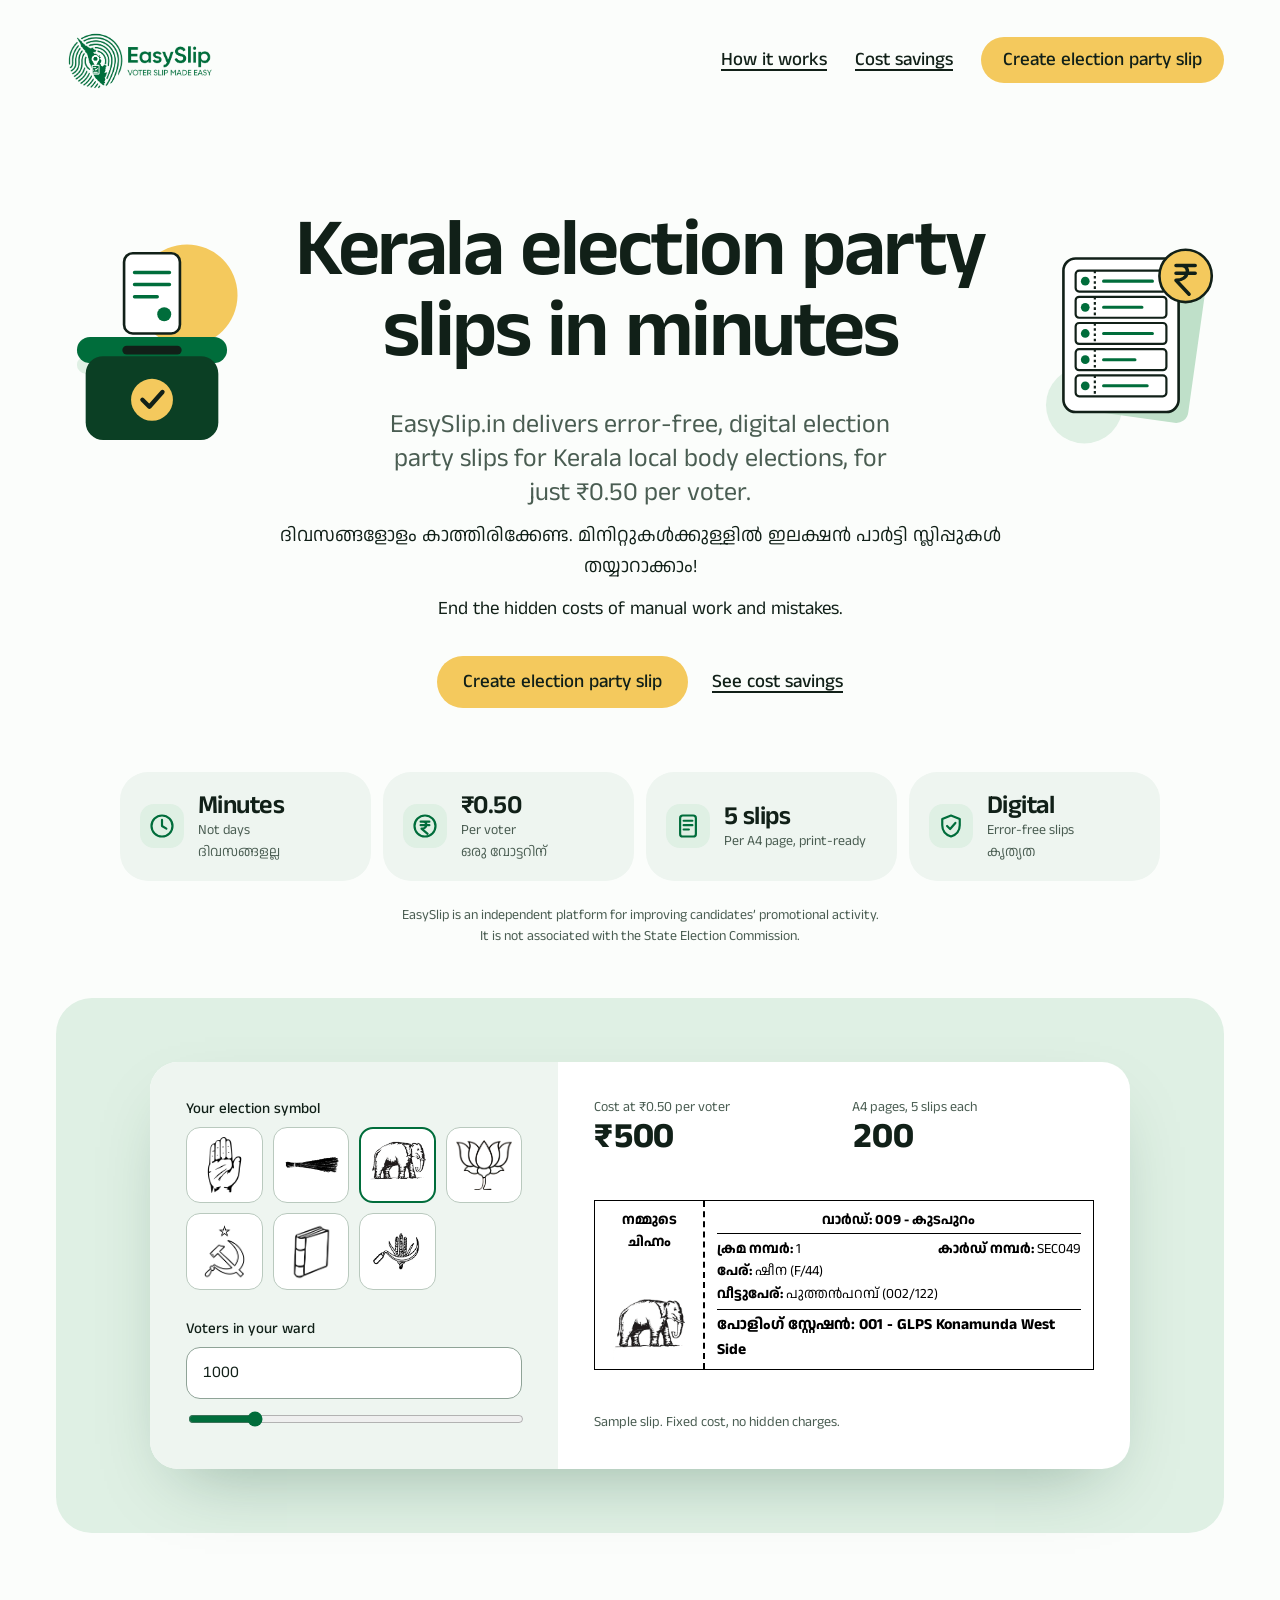
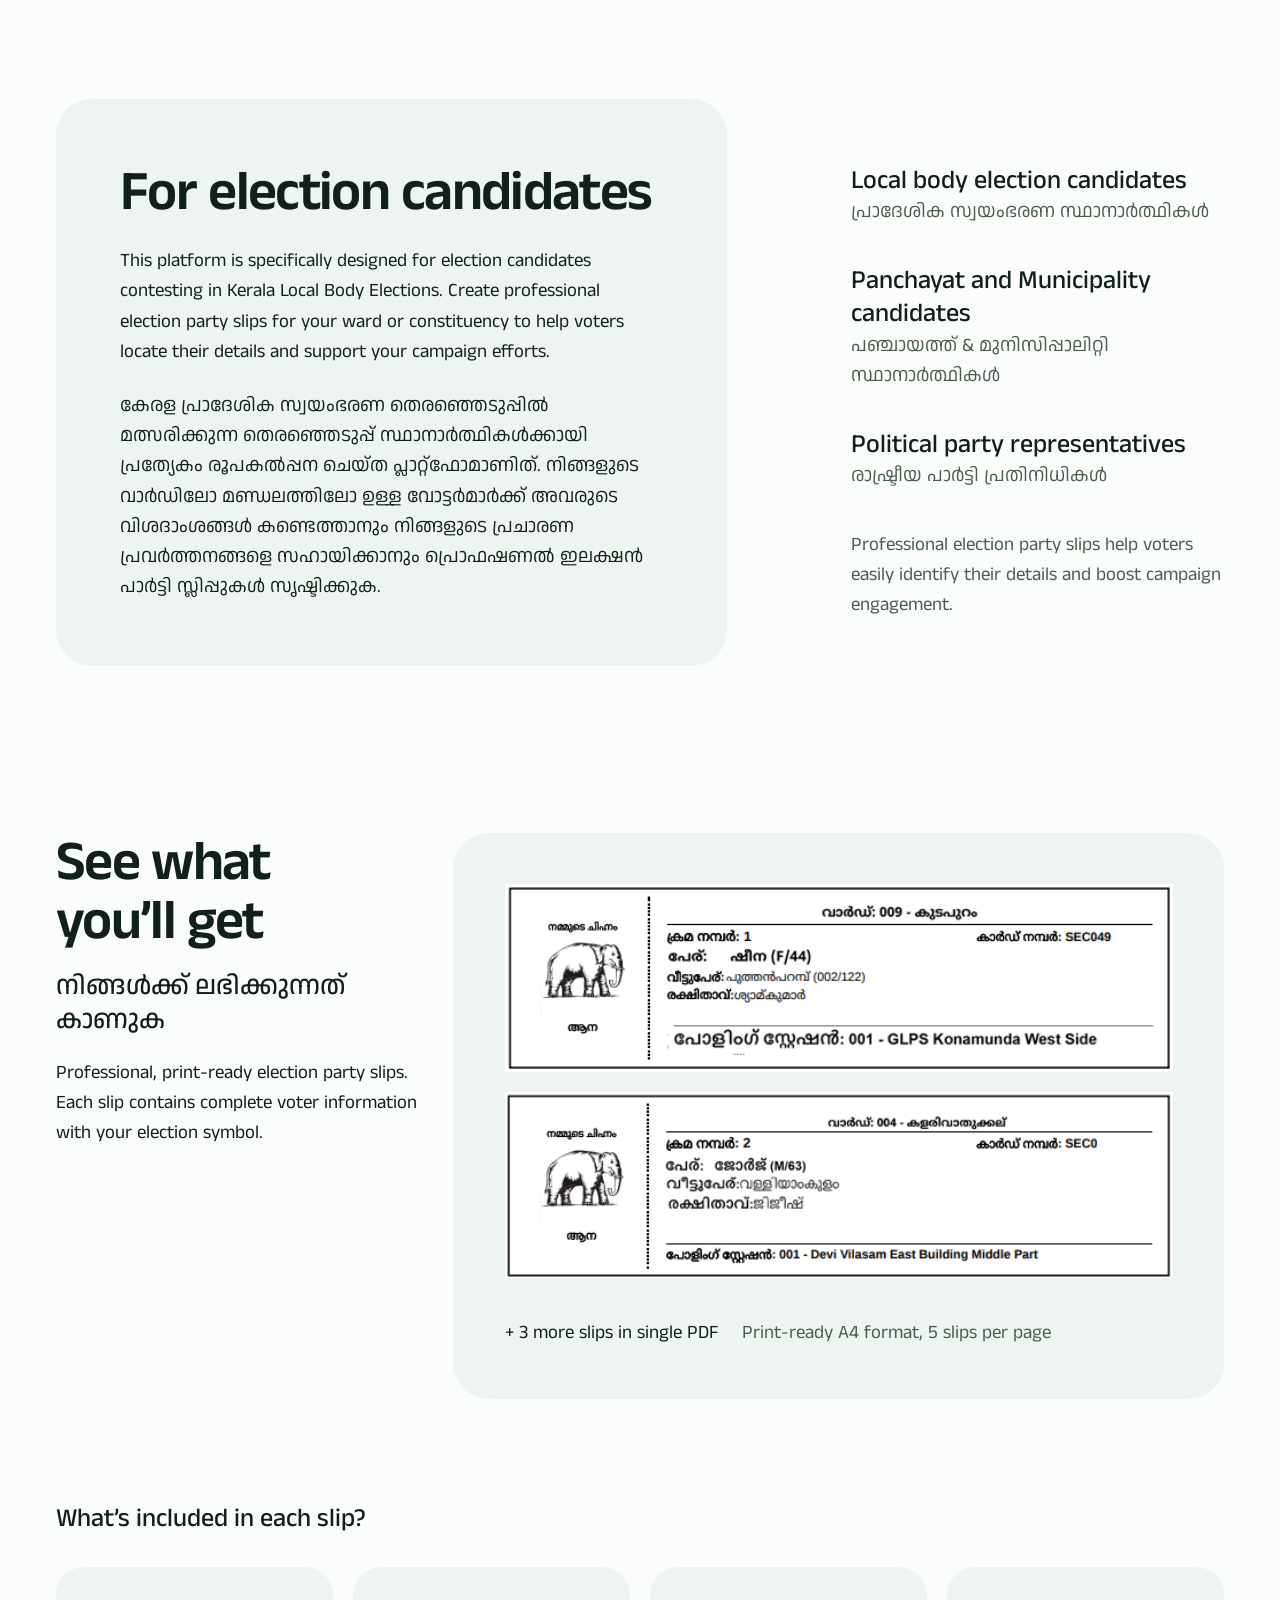
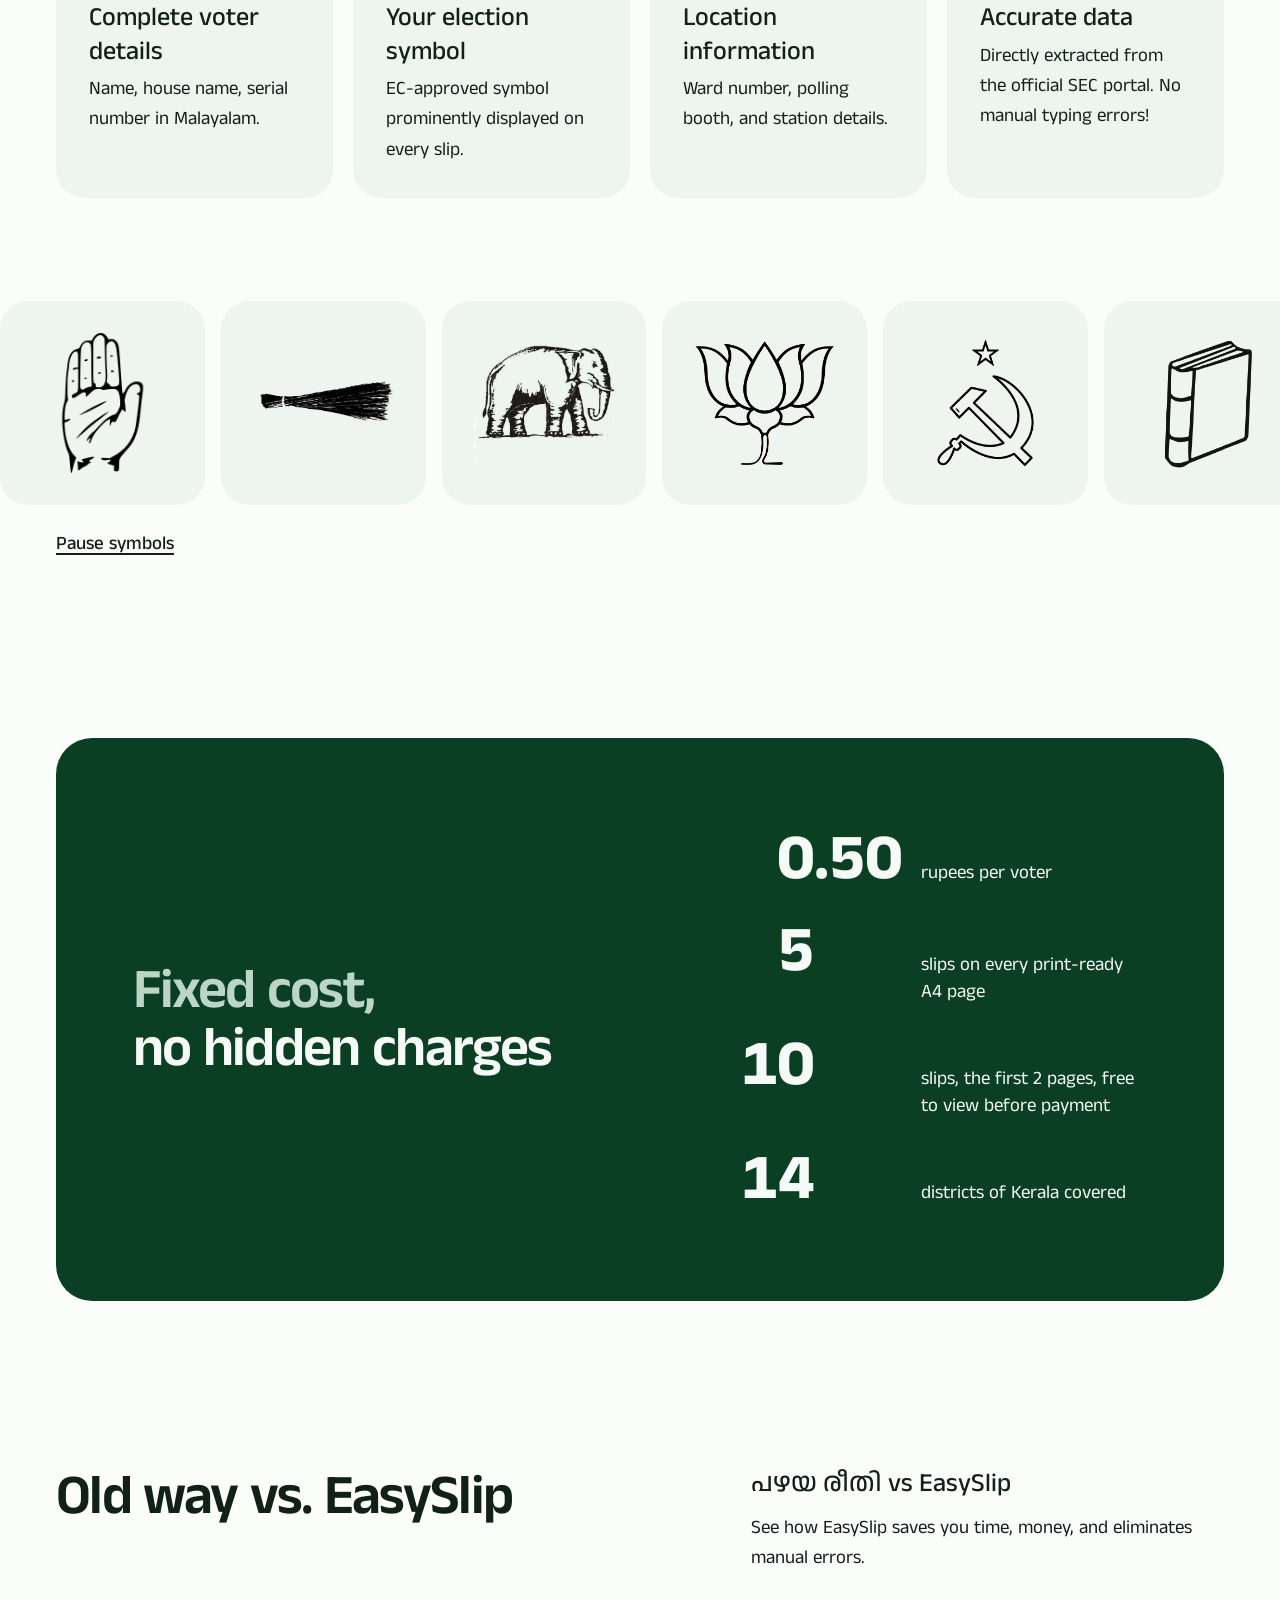
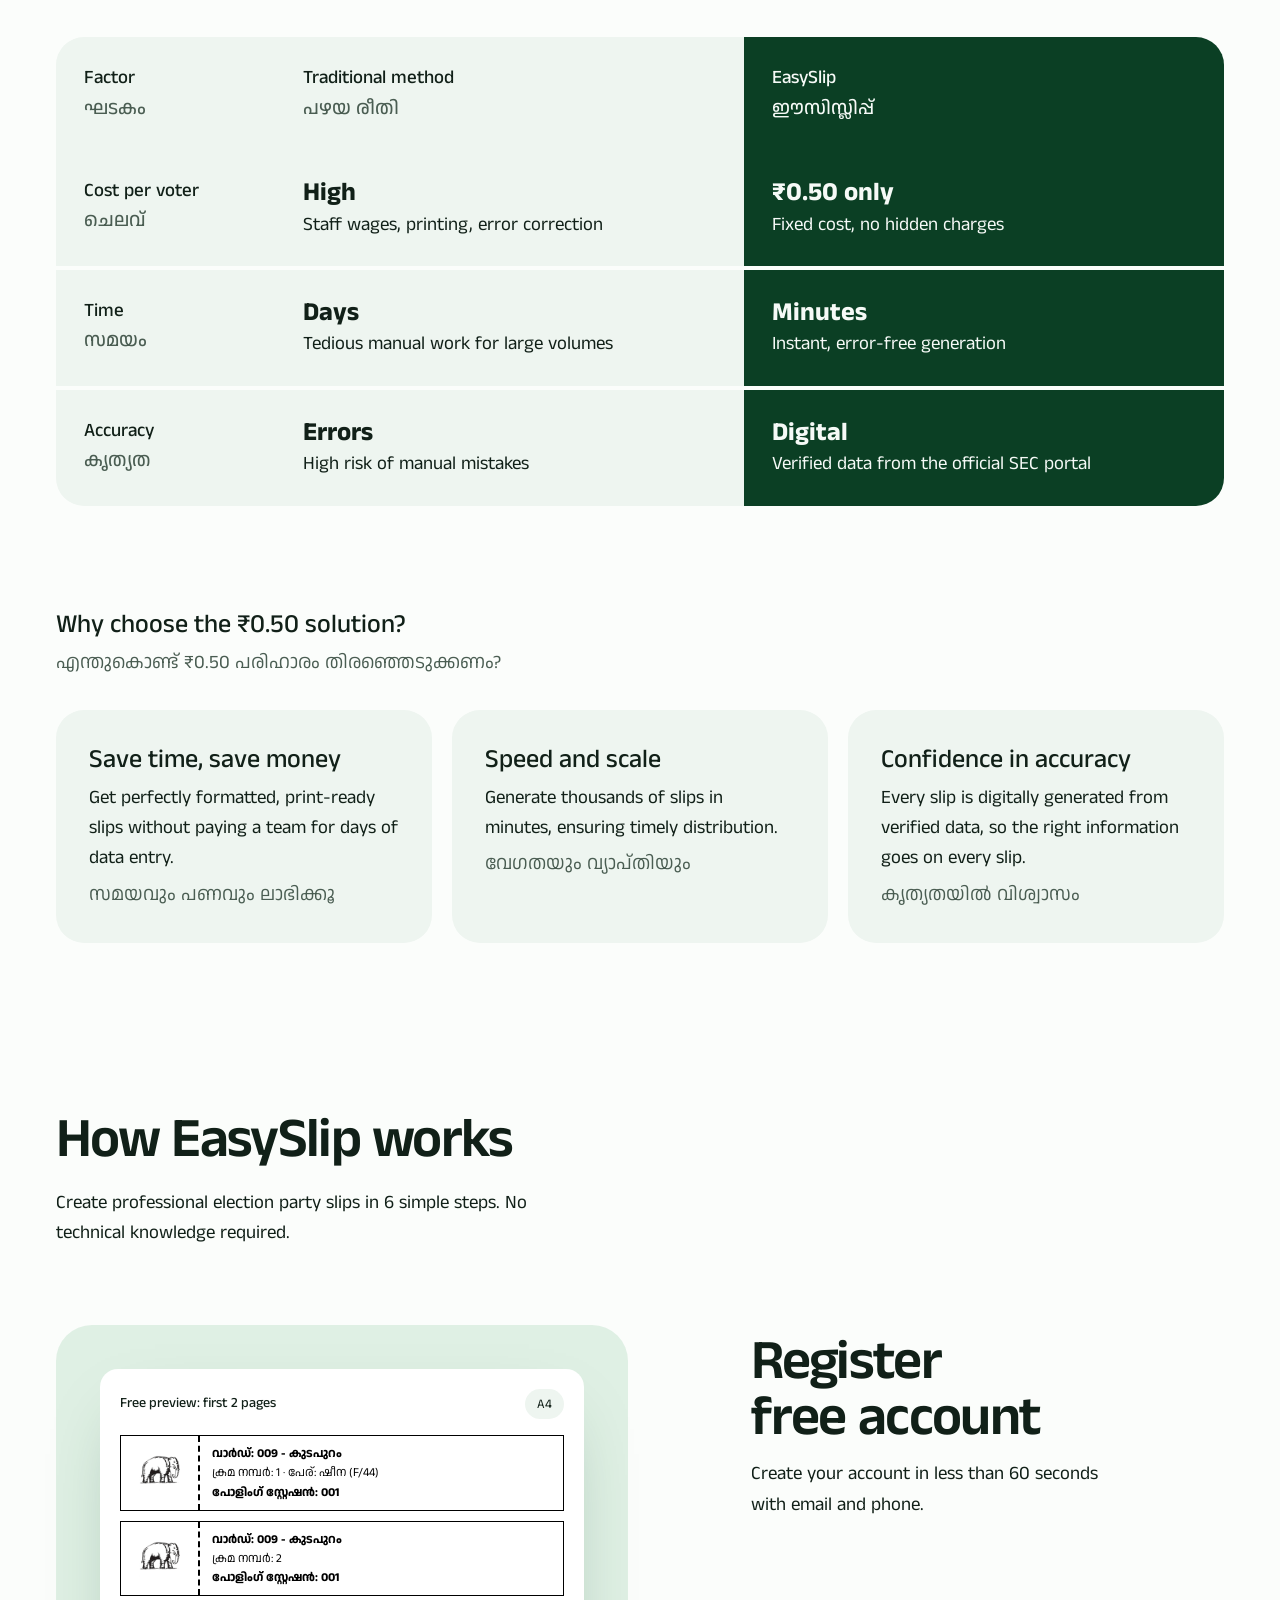
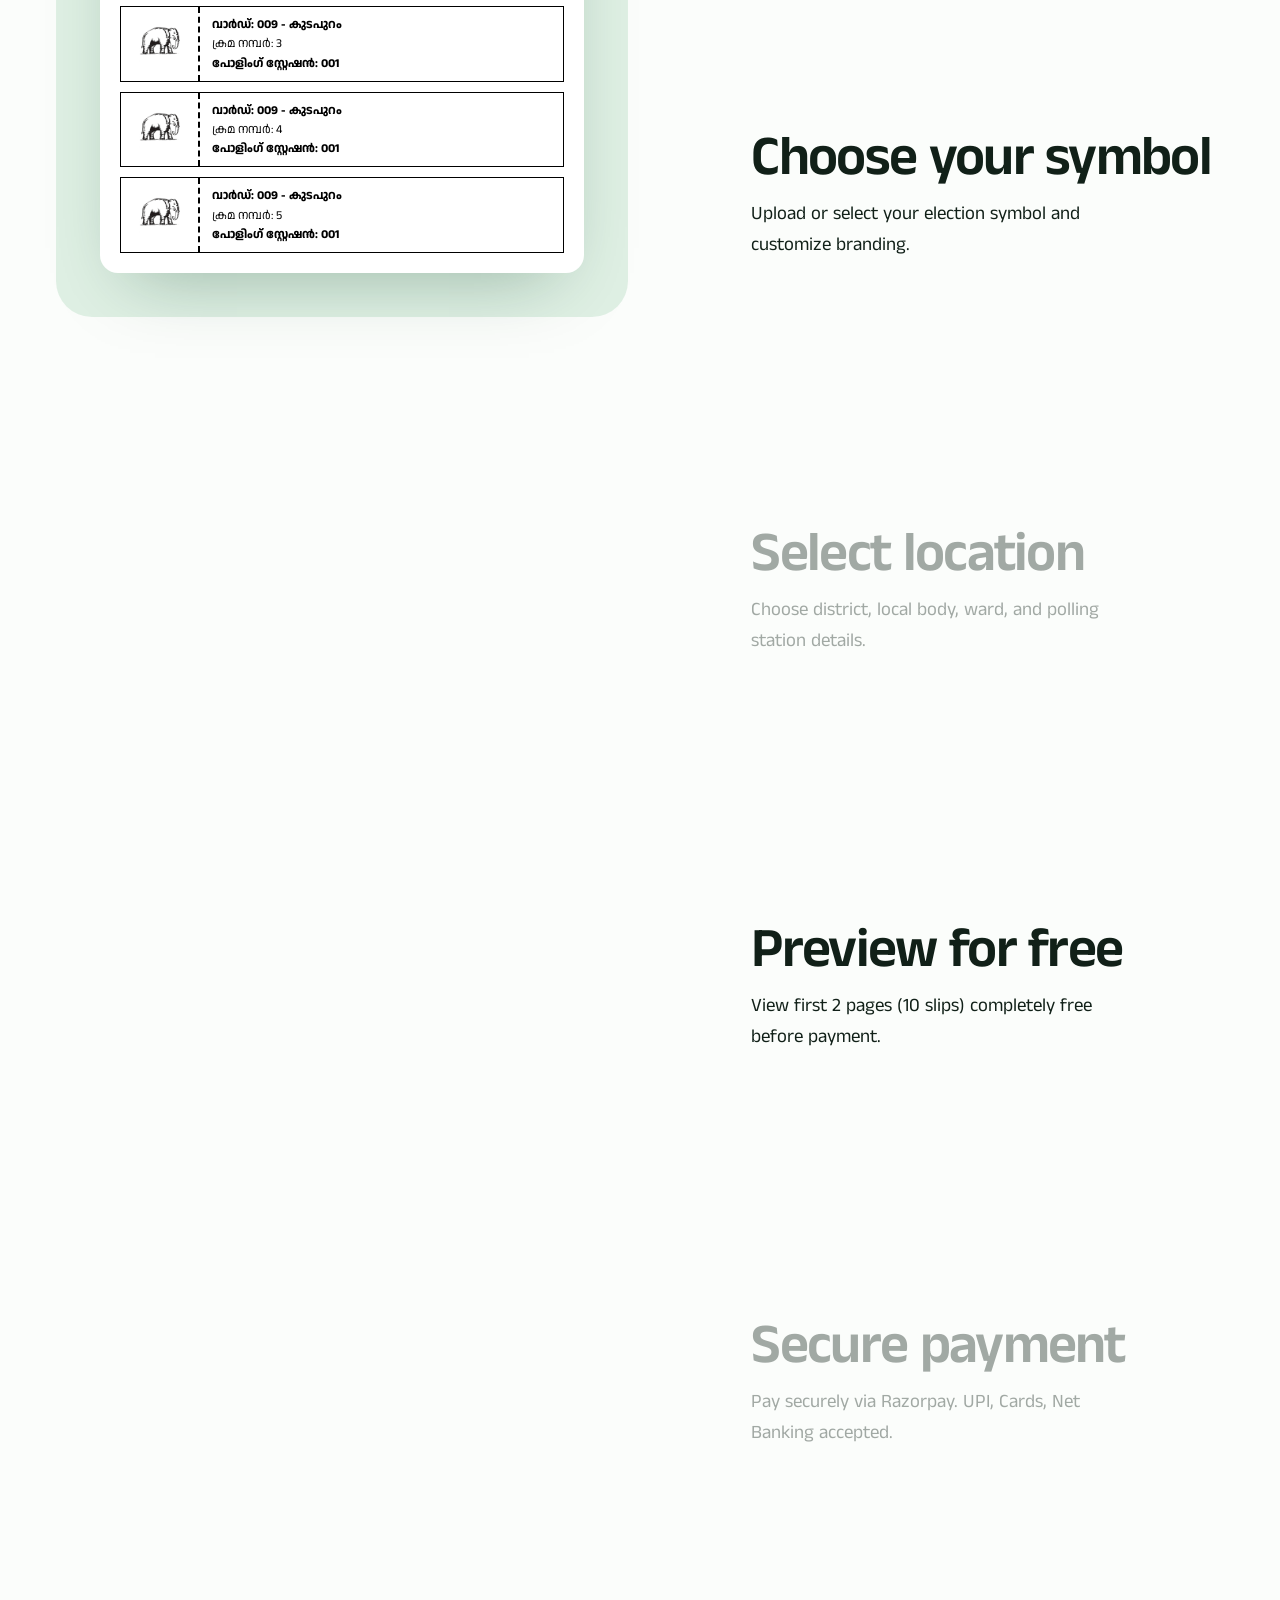
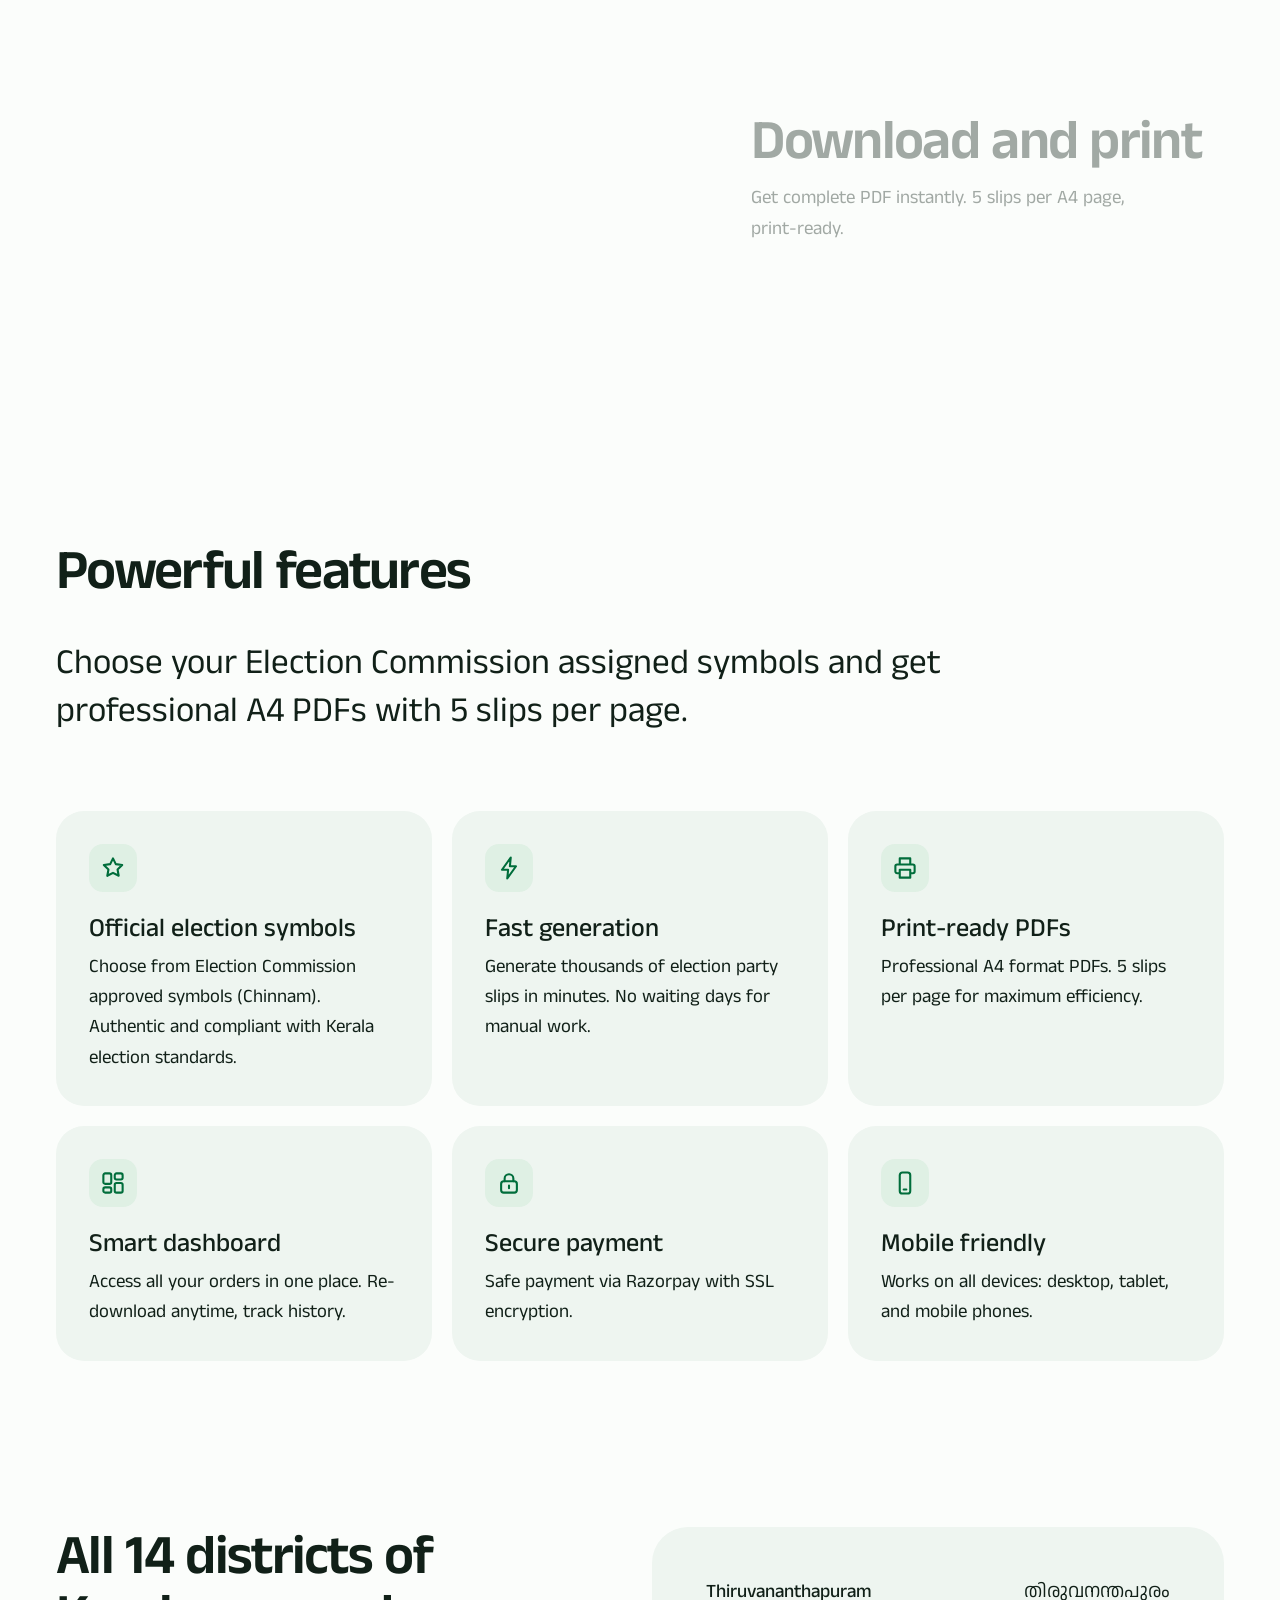
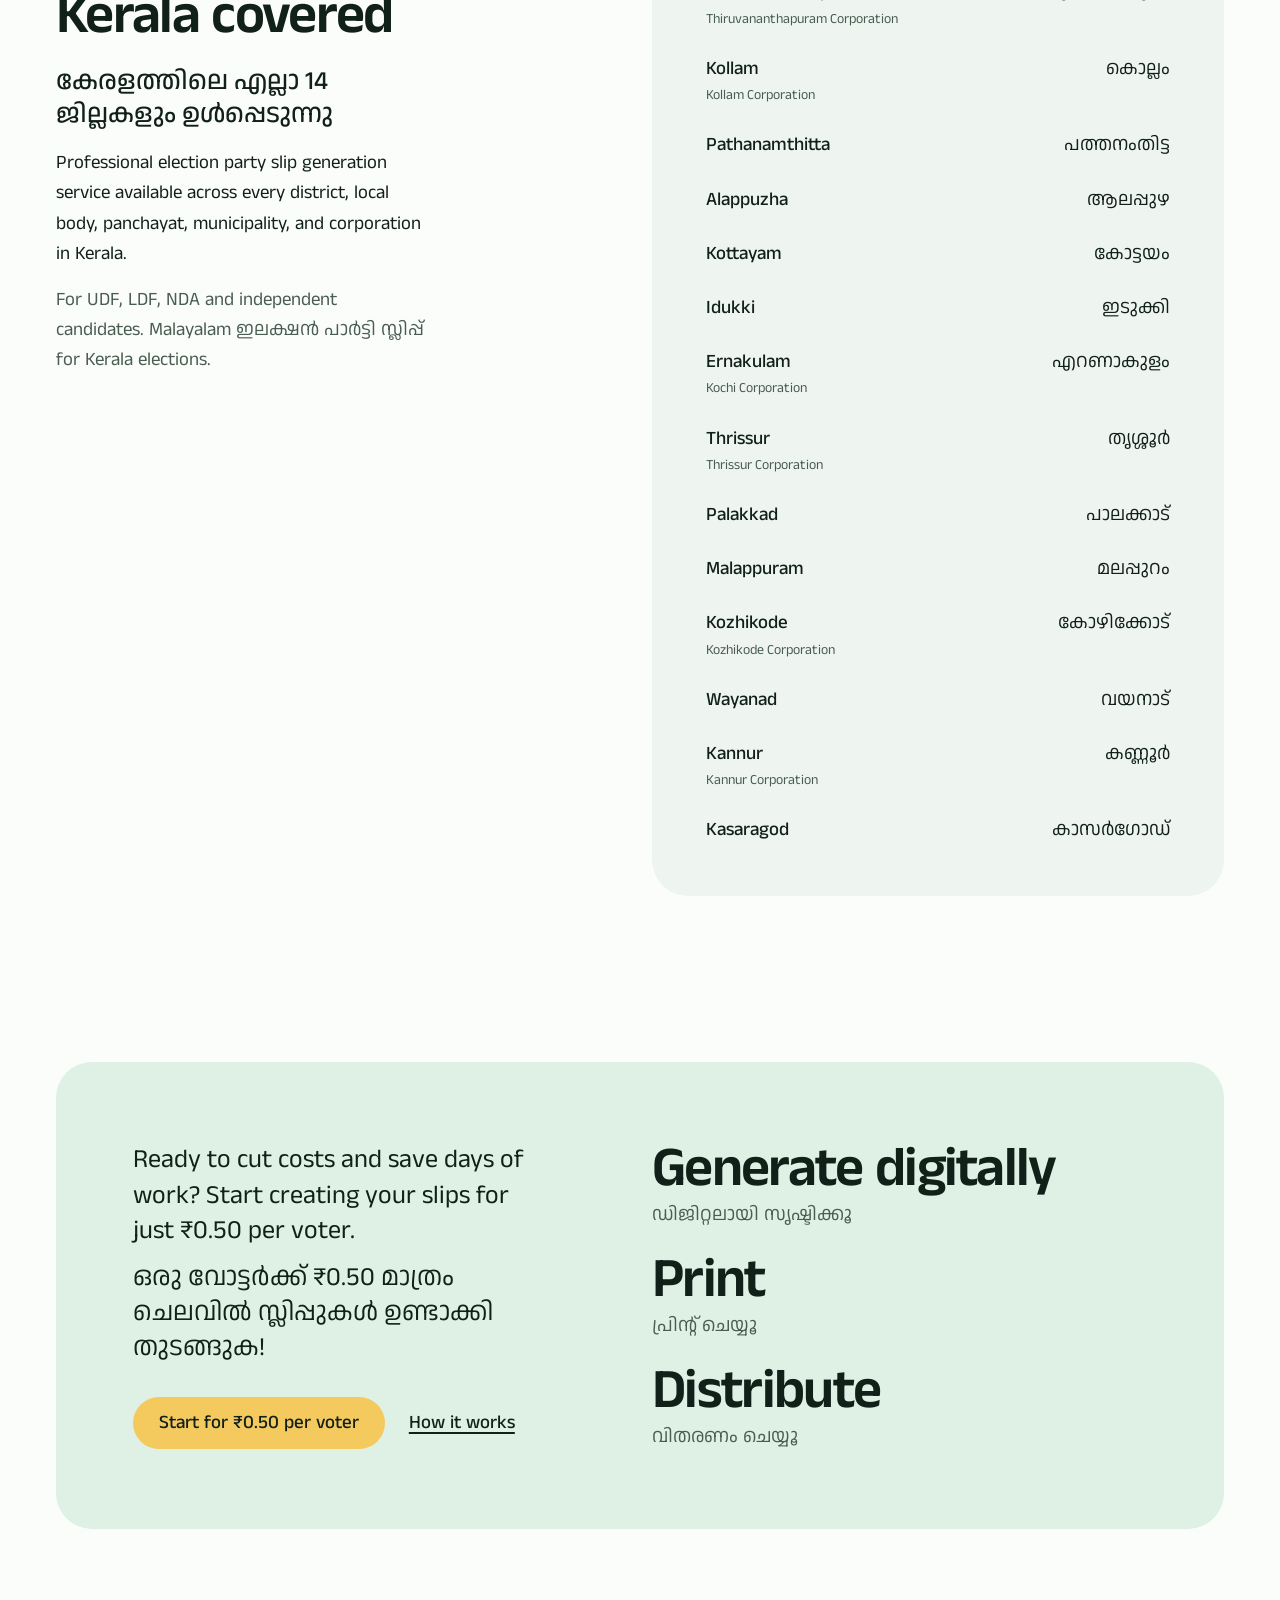
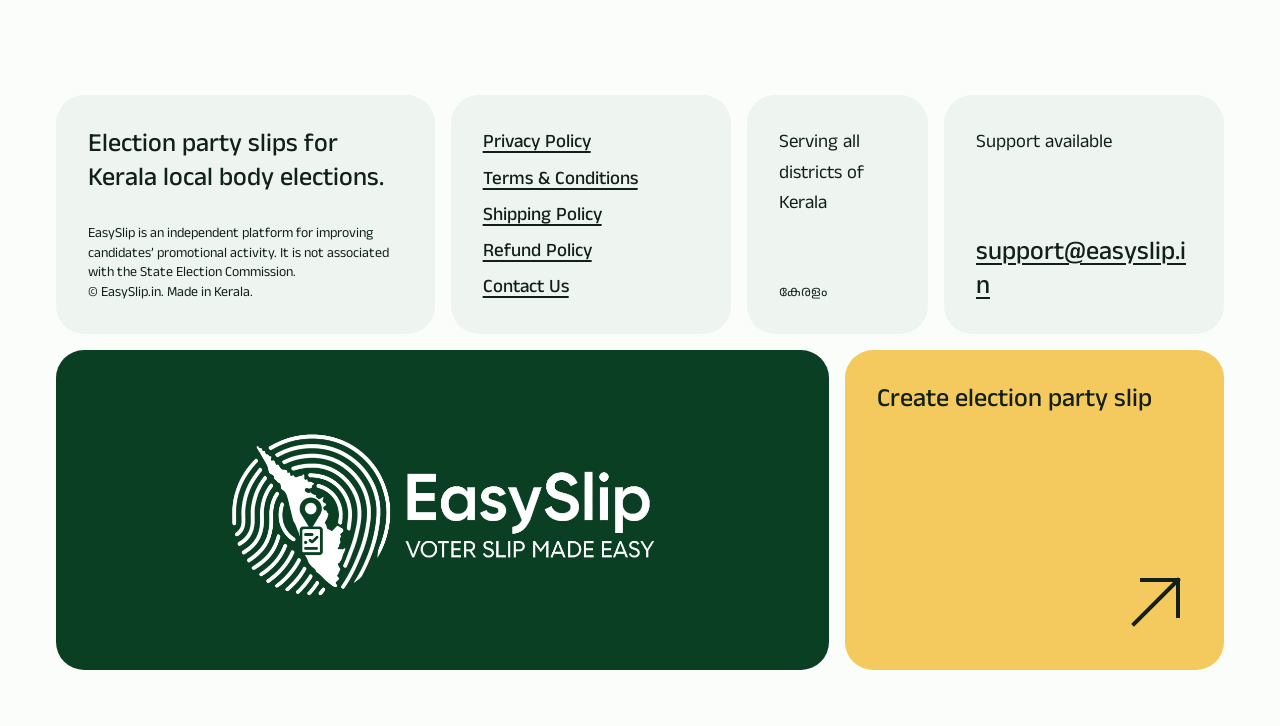
==== commit fd5b76d1: "Rename voter slip to election party slip; contact by email only Use 'election party slip' in English" ====
--- a/index.html
+++ b/index.html
@@ -6,10 +6,10 @@
     <meta name="theme-color" content="#f6faf7" />
 
     <!-- Primary Meta Tags -->
-    <title>Kerala Local Body Election Voter Slip Generator | EasySlip</title>
-    <meta name="title" content="Kerala Local Body Election Voter Slip Generator | EasySlip" />
-    <meta name="description" content="Generate voter slips for Kerala local body elections: Panchayat, Municipality and Corporation, in all 14 districts. Malayalam design, ₹0.50 per voter, instant PDF download." />
-    <meta name="keywords" content="Kerala voter slip, Kerala local body election, LSG election Kerala, panchayat election voter slip, municipality election voter slip, corporation election voter slip, ward slip, booth slip, polling station slip, ward wise voter list, Kerala SEC, State Election Commission Kerala, Malayalam voter slip, voter slip PDF, കേരള വോട്ടർ സ്ലിപ്പ്, തെരഞ്ഞെടുപ്പ് സ്ലിപ്പ്, ബൂത്ത് സ്ലിപ്പ്, വാർഡ് സ്ലിപ്പ്, പഞ്ചായത്ത് തെരഞ്ഞെടുപ്പ്, മുനിസിപ്പൽ തെരഞ്ഞെടുപ്പ്, കോർപ്പറേഷൻ തെരഞ്ഞെടുപ്പ്" />
+    <title>Kerala Local Body Election Party Slip Generator | EasySlip</title>
+    <meta name="title" content="Kerala Local Body Election Party Slip Generator | EasySlip" />
+    <meta name="description" content="Generate election party slips for Kerala local body elections: Panchayat, Municipality and Corporation, in all 14 districts. Malayalam design, ₹0.50 per voter, instant PDF download." />
+    <meta name="keywords" content="Kerala election party slip, Kerala local body election, LSG election Kerala, panchayat election party slip, municipality election party slip, corporation election party slip, ward slip, booth slip, polling station slip, ward wise voter list, Kerala SEC, State Election Commission Kerala, Malayalam election party slip, election party slip PDF, കേരള ഇലക്ഷൻ പാർട്ടി സ്ലിപ്പ്, തെരഞ്ഞെടുപ്പ് സ്ലിപ്പ്, ബൂത്ത് സ്ലിപ്പ്, വാർഡ് സ്ലിപ്പ്, പഞ്ചായത്ത് തെരഞ്ഞെടുപ്പ്, മുനിസിപ്പൽ തെരഞ്ഞെടുപ്പ്, കോർപ്പറേഷൻ തെരഞ്ഞെടുപ്പ്" />
     <meta name="author" content="EasySlip" />
     <meta name="robots" content="index, follow, max-image-preview:large, max-snippet:-1, max-video-preview:-1" />
     <link rel="canonical" href="https://www.easyslip.in/" />
@@ -23,8 +23,8 @@
     <!-- Open Graph / Facebook -->
     <meta property="og:type" content="website" />
     <meta property="og:url" content="https://www.easyslip.in/" />
-    <meta property="og:title" content="Kerala Local Body Election Voter Slip Generator | EasySlip" />
-    <meta property="og:description" content="Voter slips for Kerala local body elections: Panchayat, Municipality and Corporation, in all 14 districts. Malayalam design. ₹0.50 per voter. Instant PDF download." />
+    <meta property="og:title" content="Kerala Local Body Election Party Slip Generator | EasySlip" />
+    <meta property="og:description" content="Election party slips for Kerala local body elections: Panchayat, Municipality and Corporation, in all 14 districts. Malayalam design. ₹0.50 per voter. Instant PDF download." />
     <meta property="og:image" content="https://www.easyslip.in/favicon/og.jpeg" />
     <meta property="og:site_name" content="EasySlip" />
     <meta property="og:locale" content="en_IN" />
@@ -33,8 +33,8 @@
     <!-- Twitter -->
     <meta name="twitter:card" content="summary_large_image" />
     <meta name="twitter:url" content="https://www.easyslip.in/" />
-    <meta name="twitter:title" content="Kerala Local Body Election Voter Slip Generator | EasySlip" />
-    <meta name="twitter:description" content="Voter slips for Kerala local body elections. Panchayat, Municipality and Corporation, all 14 districts. ₹0.50 per voter." />
+    <meta name="twitter:title" content="Kerala Local Body Election Party Slip Generator | EasySlip" />
+    <meta name="twitter:description" content="Election party slips for Kerala local body elections. Panchayat, Municipality and Corporation, all 14 districts. ₹0.50 per voter." />
     <meta name="twitter:image" content="https://www.easyslip.in/favicon/og.jpeg" />
 
     <!-- Schema.org markup for Google -->
@@ -42,10 +42,10 @@
     {
         "@context": "https://schema.org",
         "@type": "WebApplication",
-        "name": "EasySlip - Kerala Local Body Election Voter Slip Generator",
+        "name": "EasySlip - Kerala Local Body Election Party Slip Generator",
         "url": "https://www.easyslip.in/",
         "image": "https://www.easyslip.in/logo.png",
-        "description": "Voter slip generator for Kerala local body elections covering all 14 districts. Instant PDF generation for Panchayat, Municipality and Corporation elections.",
+        "description": "Election party slip generator for Kerala local body elections covering all 14 districts. Instant PDF generation for Panchayat, Municipality and Corporation elections.",
         "applicationCategory": "BusinessApplication",
         "operatingSystem": "Web",
         "inLanguage": ["en-IN", "ml-IN"],
@@ -53,7 +53,7 @@
             "@type": "Offer",
             "price": "0.50",
             "priceCurrency": "INR",
-            "description": "Per voter slip generation"
+            "description": "Per election party slip generation"
         },
         "areaServed": {
             "@type": "State",
@@ -572,12 +572,12 @@
     <a class="skip" href="#main">Skip to content</a>
 
     <header class="wrap nav">
-        <a href="/" aria-label="EasySlip home" translate="no"><img src="logo-dark.png" width="985" height="418" fetchpriority="high" alt="EasySlip: voter slip made easy" /></a>
+        <a href="/" aria-label="EasySlip home" translate="no"><img src="logo-dark.png" width="985" height="418" fetchpriority="high" alt="EasySlip: election party slip made easy" /></a>
         <nav aria-label="Main">
             <ul>
                 <li class="nav-opt"><a class="link" href="#how-it-works">How it works</a></li>
                 <li class="nav-opt"><a class="link" href="#comparison">Cost savings</a></li>
-                <li><a class="btn" href="currently-unavailable.html">Create voter slip</a></li>
+                <li><a class="btn" href="currently-unavailable.html">Create election party slip</a></li>
             </ul>
         </nav>
     </header>
@@ -613,14 +613,14 @@
                 <g class="coin"><circle cx="176" cy="48" r="30" fill="#f4c95d" stroke="#112018" stroke-width="3"/>
                 <path d="M165 36h22M165 45h22M172 36c9 0 9 17-7 17l15 16" fill="none" stroke="#112018" stroke-width="4" stroke-linecap="round" stroke-linejoin="round"/></g>
             </svg></div>
-            <h1>Kerala voter slips in&nbsp;minutes</h1>
+            <h1>Kerala election party slips in&nbsp;minutes</h1>
             <div class="grid hero-body">
                 <div class="hero-text">
-                    <p class="lead">EasySlip.in delivers error-free, digital voter slips for Kerala local body elections, for just ₹0.50 per voter.</p>
-                    <p lang="ml">ദിവസങ്ങളോളം കാത്തിരിക്കേണ്ട. മിനിറ്റുകൾക്കുള്ളിൽ വോട്ടർ സ്ലിപ്പുകൾ തയ്യാറാക്കാം!</p>
+                    <p class="lead">EasySlip.in delivers error-free, digital election party slips for Kerala local body elections, for just ₹0.50 per voter.</p>
+                    <p lang="ml">ദിവസങ്ങളോളം കാത്തിരിക്കേണ്ട. മിനിറ്റുകൾക്കുള്ളിൽ ഇലക്ഷൻ പാർട്ടി സ്ലിപ്പുകൾ തയ്യാറാക്കാം!</p>
                     <p>End the hidden costs of manual work and mistakes.</p>
                     <div class="actions">
-                        <a class="btn" href="currently-unavailable.html">Create voter slip</a>
+                        <a class="btn" href="currently-unavailable.html">Create election party slip</a>
                         <a class="link" href="#comparison">See cost savings</a>
                     </div>
                     <ul class="facts">
@@ -633,7 +633,7 @@
                 </div>
 
                 <div class="stage">
-                    <form class="est" data-ui id="estimator" aria-label="Estimate your voter slip order" onsubmit="return false">
+                    <form class="est" data-ui id="estimator" aria-label="Estimate your election party slip order" onsubmit="return false">
                         <div class="est-controls">
                             <fieldset>
                                 <legend>Your election symbol</legend>
@@ -658,7 +658,7 @@
                                 <div><dt>Cost at ₹0.50 per voter</dt><dd id="out-cost">₹500</dd></div>
                                 <div><dt>A4 pages, 5 slips each</dt><dd id="out-pages">200</dd></div>
                             </dl>
-                            <div class="slip" aria-label="Voter slip preview">
+                            <div class="slip" aria-label="Election party slip preview">
                                 <div class="slip-sym"><span lang="ml">നമ്മുടെ ചിഹ്നം</span><img id="slip-img" src="symbols/symbol-1762608903470-418189181.png" width="413" height="369" alt="Selected election symbol" /></div>
                                 <div class="slip-body" lang="ml">
                                     <div class="slip-ward">വാർഡ്: 009 - കുടപുറം</div>
@@ -679,8 +679,8 @@
             <div class="grid">
                 <div class="sheet rv">
                     <h2 id="h-purpose">For election candidates</h2>
-                    <p>This platform is specifically designed for election candidates contesting in Kerala Local Body Elections. Create professional voter slips for your ward or constituency to help voters locate their details and support your campaign efforts.</p>
-                    <p lang="ml">കേരള പ്രാദേശിക സ്വയംഭരണ തെരഞ്ഞെടുപ്പിൽ മത്സരിക്കുന്ന തെരഞ്ഞെടുപ്പ് സ്ഥാനാർത്ഥികൾക്കായി പ്രത്യേകം രൂപകൽപ്പന ചെയ്ത പ്ലാറ്റ്‌ഫോമാണിത്. നിങ്ങളുടെ വാർഡിലോ മണ്ഡലത്തിലോ ഉള്ള വോട്ടർമാർക്ക് അവരുടെ വിശദാംശങ്ങൾ കണ്ടെത്താനും നിങ്ങളുടെ പ്രചാരണ പ്രവർത്തനങ്ങളെ സഹായിക്കാനും പ്രൊഫഷണൽ വോട്ടർ സ്ലിപ്പുകൾ സൃഷ്ടിക്കുക.</p>
+                    <p>This platform is specifically designed for election candidates contesting in Kerala Local Body Elections. Create professional election party slips for your ward or constituency to help voters locate their details and support your campaign efforts.</p>
+                    <p lang="ml">കേരള പ്രാദേശിക സ്വയംഭരണ തെരഞ്ഞെടുപ്പിൽ മത്സരിക്കുന്ന തെരഞ്ഞെടുപ്പ് സ്ഥാനാർത്ഥികൾക്കായി പ്രത്യേകം രൂപകൽപ്പന ചെയ്ത പ്ലാറ്റ്‌ഫോമാണിത്. നിങ്ങളുടെ വാർഡിലോ മണ്ഡലത്തിലോ ഉള്ള വോട്ടർമാർക്ക് അവരുടെ വിശദാംശങ്ങൾ കണ്ടെത്താനും നിങ്ങളുടെ പ്രചാരണ പ്രവർത്തനങ്ങളെ സഹായിക്കാനും പ്രൊഫഷണൽ ഇലക്ഷൻ പാർട്ടി സ്ലിപ്പുകൾ സൃഷ്ടിക്കുക.</p>
                 </div>
                 <aside aria-label="Perfect for">
                     <ul>
@@ -688,7 +688,7 @@
                         <li class="rv" style="--i:2"><b>Panchayat and Municipality candidates</b> <span lang="ml">പഞ്ചായത്ത് &amp; മുനിസിപ്പാലിറ്റി സ്ഥാനാർത്ഥികൾ</span></li>
                         <li class="rv" style="--i:3"><b>Political party representatives</b> <span lang="ml">രാഷ്ട്രീയ പാർട്ടി പ്രതിനിധികൾ</span></li>
                     </ul>
-                    <p class="muted rv" style="--i:4">Professional voter slips help voters easily identify their details and boost campaign engagement.</p>
+                    <p class="muted rv" style="--i:4">Professional election party slips help voters easily identify their details and boost campaign engagement.</p>
                 </aside>
             </div>
         </section>
@@ -698,11 +698,11 @@
                 <div class="get-head">
                     <h2 id="h-get" class="rv">See what you&rsquo;ll get</h2>
                     <p class="lead rv" style="--i:1" lang="ml">നിങ്ങൾക്ക് ലഭിക്കുന്നത് കാണുക</p>
-                    <p class="rv" style="--i:2">Professional, print-ready voter slips. Each slip contains complete voter information with your election symbol.</p>
+                    <p class="rv" style="--i:2">Professional, print-ready election party slips. Each slip contains complete voter information with your election symbol.</p>
                 </div>
                 <figure class="get-shots rv" style="--i:2">
-                    <img src="sample.png" width="585" height="165" alt="Sample voter slip in Malayalam with the elephant symbol, ward 009, serial number, name, house name and polling station" />
-                    <img src="sample1.png" width="580" height="161" alt="Second sample voter slip in the same format" loading="lazy" />
+                    <img src="sample.png" width="585" height="165" alt="Sample election party slip in Malayalam with the elephant symbol, ward 009, serial number, name, house name and polling station" />
+                    <img src="sample1.png" width="580" height="161" alt="Second sample election party slip in the same format" loading="lazy" />
                     <figcaption><span>+ 3 more slips in single PDF</span><span class="muted">Print-ready A4 format, 5 slips per page</span></figcaption>
                 </figure>
             </div>
@@ -797,7 +797,7 @@
         <section class="wrap how" id="how-it-works" aria-labelledby="h-how">
             <div class="grid">
                 <h2 id="h-how" class="rv">How EasySlip works</h2>
-                <p class="intro rv" style="--i:1">Create professional voter slips in 6 simple steps. No technical knowledge required.</p>
+                <p class="intro rv" style="--i:1">Create professional election party slips in 6 simple steps. No technical knowledge required.</p>
             </div>
             <div class="grid how-body">
                 <div class="pin">
@@ -837,7 +837,7 @@
                 <p class="statement rv" style="--i:1">Choose your Election Commission assigned symbols and get professional A4 PDFs with 5 slips per page.</p>
                 <dl>
                     <div class="rv"><dt><svg class="ic" viewBox="0 0 32 32" aria-hidden="true"><path d="M16 5l3.200 6.600 7.300 1-5.300 5.100 1.300 7.200L16 21.500 9.500 24.900l1.300-7.200L5.500 12.600l7.300-1z"/></svg>Official election symbols</dt><dd>Choose from Election Commission approved symbols (Chinnam). Authentic and compliant with Kerala election standards.</dd></div>
-                    <div class="rv" style="--i:1"><dt><svg class="ic" viewBox="0 0 32 32" aria-hidden="true"><path d="M18 4L8 18h7l-1 10 10-14h-7z"/></svg>Fast generation</dt><dd>Generate thousands of voter slips in minutes. No waiting days for manual work.</dd></div>
+                    <div class="rv" style="--i:1"><dt><svg class="ic" viewBox="0 0 32 32" aria-hidden="true"><path d="M18 4L8 18h7l-1 10 10-14h-7z"/></svg>Fast generation</dt><dd>Generate thousands of election party slips in minutes. No waiting days for manual work.</dd></div>
                     <div class="rv" style="--i:2"><dt><svg class="ic" viewBox="0 0 32 32" aria-hidden="true"><path d="M10 12V5h12v7M10 22H7a2 2 0 0 1-2-2v-6a2 2 0 0 1 2-2h18a2 2 0 0 1 2 2v6a2 2 0 0 1-2 2h-3M10 18h12v9H10z"/></svg>Print-ready PDFs</dt><dd>Professional A4 format PDFs. 5 slips per page for maximum efficiency.</dd></div>
                     <div class="rv"><dt><svg class="ic" viewBox="0 0 32 32" aria-hidden="true"><rect x="5" y="5" width="9" height="12" rx="2"/><rect x="18" y="5" width="9" height="7" rx="2"/><rect x="18" y="16" width="9" height="11" rx="2"/><rect x="5" y="21" width="9" height="6" rx="2"/></svg>Smart dashboard</dt><dd>Access all your orders in one place. Re-download anytime, track history.</dd></div>
                     <div class="rv" style="--i:1"><dt><svg class="ic" viewBox="0 0 32 32" aria-hidden="true"><rect x="7" y="14" width="18" height="13" rx="3"/><path d="M11 14v-3a5 5 0 0 1 10 0v3M16 19v3"/></svg>Secure payment</dt><dd>Safe payment via Razorpay with SSL encryption.</dd></div>
@@ -851,8 +851,8 @@
                 <h2 id="h-districts">All 14 districts of Kerala covered</h2>
                 <div class="intro">
                     <p class="lead" lang="ml">കേരളത്തിലെ എല്ലാ 14 ജില്ലകളും ഉൾപ്പെടുന്നു</p>
-                    <p>Professional voter slip generation service available across every district, local body, panchayat, municipality, and corporation in Kerala.</p>
-                    <p class="muted">For UDF, LDF, NDA and independent candidates. Malayalam <span lang="ml">വോട്ടർ സ്ലിപ്പ്</span> for Kerala elections.</p>
+                    <p>Professional election party slip generation service available across every district, local body, panchayat, municipality, and corporation in Kerala.</p>
+                    <p class="muted">For UDF, LDF, NDA and independent candidates. Malayalam <span lang="ml">ഇലക്ഷൻ പാർട്ടി സ്ലിപ്പ്</span> for Kerala elections.</p>
                 </div>
                 <ul class="rows">
                     <li><span>Thiruvananthapuram <small>Thiruvananthapuram Corporation</small></span><span lang="ml">തിരുവനന്തപുരം</span></li>
@@ -896,7 +896,7 @@
     <footer>
         <div class="tiles">
             <div class="tile t-say">
-                <p class="lead">Voter slips for Kerala local body elections.</p>
+                <p class="lead">Election party slips for Kerala local body elections.</p>
                 <p class="small">EasySlip is an independent platform for improving candidates&rsquo; promotional activity. It is not associated with the State Election Commission.<br />&copy; EasySlip.in. Made in Kerala.</p>
             </div>
             <nav class="tile t-nav" aria-label="Policies">
@@ -920,7 +920,7 @@
                 <img src="logo.png" width="985" height="418" alt="EasySlip" loading="lazy" />
             </div>
             <a class="tile t-go" href="currently-unavailable.html">
-                <span class="lead">Create voter slip</span>
+                <span class="lead">Create election party slip</span>
                 <svg viewBox="0 0 72 72" fill="none" stroke="currentColor" stroke-width="4" stroke-linecap="square" aria-hidden="true"><path d="M14 58 58 14M22 14h36v36" /></svg>
             </a>
         </div>
